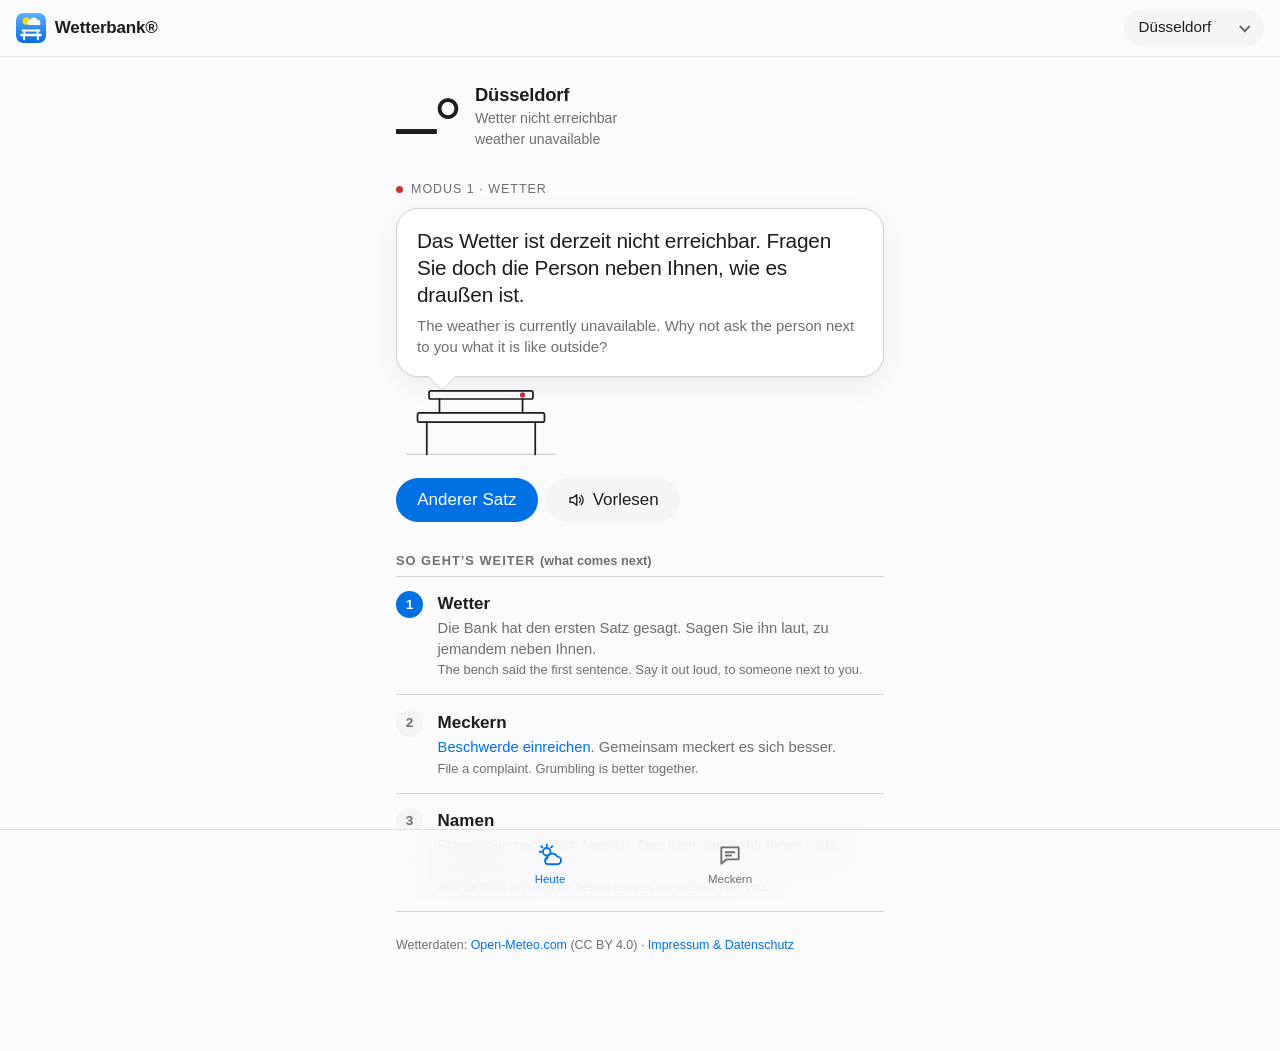
==== app/index.html @ 6ce3b2b1 "Wetterbank: product site and installable web app - Fictional Wetterbank GmbH site with a live line f" ====
<!DOCTYPE html>
<html lang="de">
<head>
<meta charset="utf-8">
<meta name="viewport" content="width=device-width, initial-scale=1, viewport-fit=cover">
<title>Wetterbank App</title>
<meta name="description" content="Die Bank, die immer etwas zu sagen hat. Today's weather as a first sentence, and a place to complain about it.">
<meta name="theme-color" content="#fbfbfd" media="(prefers-color-scheme: light)">
<meta name="theme-color" content="#000000" media="(prefers-color-scheme: dark)">
<meta name="apple-mobile-web-app-capable" content="yes">
<meta name="mobile-web-app-capable" content="yes">
<meta name="apple-mobile-web-app-title" content="Wetterbank">
<meta name="apple-mobile-web-app-status-bar-style" content="default">
<link rel="manifest" href="../manifest.webmanifest">
<link rel="icon" type="image/svg+xml" href="../assets/icon.svg">
<link rel="apple-touch-icon" href="../assets/icon-180.png">
<link rel="stylesheet" href="../css/wb.css">
<script>try{var t=localStorage.getItem("wb-theme");if(t)document.documentElement.setAttribute("data-theme",t)}catch(e){}</script>
<style>
body{min-height:100dvh;display:flex;flex-direction:column}
.top{position:sticky;top:0;z-index:5;display:flex;align-items:center;justify-content:space-between;gap:.75rem;padding:calc(env(safe-area-inset-top) + .6rem) max(16px,env(safe-area-inset-right)) .6rem max(16px,env(safe-area-inset-left));background:color-mix(in srgb,var(--bg) 82%,transparent);backdrop-filter:saturate(1.8) blur(18px);-webkit-backdrop-filter:saturate(1.8) blur(18px);border-bottom:1px solid color-mix(in srgb,var(--line) 60%,transparent)}
.city{position:relative;display:flex;align-items:center}
.city select{appearance:none;-webkit-appearance:none;font:inherit;font-size:.95rem;color:var(--ink);background:var(--sunk);border:0;border-radius:999px;padding:.45em 2em .45em .95em;min-height:36px;cursor:pointer;max-width:52vw;text-overflow:ellipsis}
.city::after{content:"";position:absolute;right:.9em;top:50%;width:.45em;height:.45em;border-right:2px solid var(--mute);border-bottom:2px solid var(--mute);transform:translateY(-70%) rotate(45deg);pointer-events:none}
main{flex:1;width:100%;max-width:520px;margin:0 auto;padding:1.25rem max(16px,env(safe-area-inset-left)) calc(96px + env(safe-area-inset-bottom))}
.view{display:none}
.view.on{display:block;animation:fade .2s ease-out}
@keyframes fade{from{opacity:0;transform:translateY(4px)}to{opacity:1;transform:none}}

/* Heute */
.now{display:grid;grid-template-columns:auto 1fr;align-items:end;column-gap:1rem;margin:.25rem 0 1.5rem}
.temp{font-size:4.6rem;font-weight:300;letter-spacing:-.05em;line-height:.85}
.now-meta{padding-bottom:.35rem}
.now-meta b{display:block;font-size:1.15rem;font-weight:600;letter-spacing:-.01em}
.now-meta span{display:block;color:var(--mute);font-size:.88rem}
.now.loading .temp,.now.loading .now-meta{opacity:.35}
.label{display:flex;align-items:center;gap:.5rem;margin:0 0 .6rem;font-size:.78rem;letter-spacing:.08em;text-transform:uppercase;color:var(--mute)}
.label i{width:7px;height:7px;border-radius:50%;background:var(--stamp)}
.bench{width:150px;margin:.4rem 0 0 .6rem;color:var(--ink)}
.actions{display:flex;flex-wrap:wrap;gap:.5rem;margin:1.25rem 0 2rem}
.steps{list-style:none;margin:0;padding:0;border-top:1px solid var(--line)}
.steps li{display:grid;grid-template-columns:2rem 1fr;column-gap:.6rem;padding:.9rem 0;border-bottom:1px solid var(--line)}
.steps .n{width:1.7rem;height:1.7rem;border-radius:50%;display:grid;place-items:center;font-size:.85rem;font-weight:600;background:var(--sunk);color:var(--mute)}
.steps li.done .n{background:var(--link);color:#fff}
.steps b{display:block;font-weight:600}
.steps p{margin:.1rem 0 0;color:var(--mute);font-size:.92rem;line-height:1.4}
.steps a{font-weight:500}
.source{margin:1.5rem 0 0;color:var(--mute);font-size:.78rem}

/* Meckern */
.hero{font-size:2.2rem;font-weight:700;letter-spacing:-.035em;margin:.25rem 0 .2rem}
.complaint{margin:1.4rem 0 0}
.complaint label{display:block;font-weight:600;margin-bottom:.45rem}
.complaint textarea{display:block;width:100%;min-height:7.5rem;resize:vertical;font:inherit;font-size:max(16px,1rem);color:var(--ink);background:var(--surface);border:1px solid var(--line);border-radius:16px;padding:.8rem 1rem;box-shadow:var(--shadow)}
.complaint textarea:focus{outline:none;border-color:var(--link);box-shadow:0 0 0 4px color-mix(in srgb,var(--link) 22%,transparent)}
.row{display:flex;align-items:center;justify-content:space-between;gap:1rem;margin-top:.75rem}
.fine{color:var(--mute);font-size:.82rem;line-height:1.4;margin:0}
.answer{margin-top:1.75rem}
.answer .bubble{animation:pop .25s ease-out}
@keyframes pop{from{opacity:0;transform:scale(.97)}to{opacity:1;transform:none}}
.answer .actions{margin-top:1.4rem}
.empty{border:1px dashed var(--line);border-radius:22px;padding:1rem 1.25rem;color:var(--mute)}
.empty p{margin:0}

/* Tab bar */
.tabs{position:fixed;left:0;right:0;bottom:0;z-index:5;display:flex;justify-content:center;gap:.25rem;padding:.4rem max(16px,env(safe-area-inset-right)) calc(.4rem + env(safe-area-inset-bottom)) max(16px,env(safe-area-inset-left));background:color-mix(in srgb,var(--bg) 82%,transparent);backdrop-filter:saturate(1.8) blur(18px);-webkit-backdrop-filter:saturate(1.8) blur(18px);border-top:1px solid color-mix(in srgb,var(--line) 60%,transparent)}
.tabs a{flex:0 1 11rem;display:flex;flex-direction:column;align-items:center;gap:.15rem;padding:.35rem 0;color:var(--mute);font-size:.72rem;font-weight:500;text-decoration:none;border-radius:12px}
.tabs a svg{width:26px;height:26px;fill:none;stroke:currentColor;stroke-width:1.7;stroke-linecap:round;stroke-linejoin:round}
.tabs a[aria-current="page"]{color:var(--link)}
.off{display:none;margin:0 0 1rem;padding:.55rem .85rem;border-radius:12px;background:var(--sunk);color:var(--mute);font-size:.85rem}
.offline .off{display:block}
</style>
</head>
<body>
<header class="top">
  <a class="mark" href="../"><img src="../assets/icon.svg" alt="" width="30" height="30"><span>Wetterbank®</span></a>
  <label class="city"><span class="vh">Ort (place)</span>
    <select id="city">
      <option value="duesseldorf">Düsseldorf</option>
      <option value="koeln">Köln</option>
      <option value="essen">Essen</option>
      <option value="hannover">Hannover</option>
      <option value="berlin">Berlin</option>
      <option value="hamburg">Hamburg</option>
      <option value="muenchen">München</option>
      <option value="frankfurt">Frankfurt</option>
      <option value="here">Mein Standort</option>
    </select>
  </label>
</header>

<main>
  <p class="off" role="status">Offline. Die Bank redet trotzdem, nur ohne aktuelles Wetter. <span class="gloss">(Offline. The bench still talks, just without today’s weather.)</span></p>

  <section class="view" id="heute" aria-labelledby="h-heute">
    <h1 class="vh" id="h-heute">Heute</h1>
    <div class="now loading" id="now" aria-live="polite">
      <div class="temp" id="temp">–°</div>
      <div class="now-meta"><b id="place">Düsseldorf</b><span id="cond">Wetter wird geholt …</span><span id="feels"></span></div>
    </div>

    <p class="label"><i aria-hidden="true"></i>Modus 1 · Wetter</p>
    <div class="bubble" id="opener" aria-live="polite">
      <p class="say" id="op-de">Einen Moment. Die Bank schaut aus dem Fenster.</p>
      <p class="gloss" id="op-en">One moment. The bench is looking out of the window.</p>
    </div>
    <svg class="bench" viewBox="170 100 260 128" aria-hidden="true"><path class="bench-gr" d="M170 222H430"/><rect class="bench-ln" x="210" y="112" width="180" height="14" rx="3"/><path class="bench-ln" d="M228 126v24M372 126v24"/><rect class="bench-ln" x="190" y="150" width="220" height="16" rx="3"/><path class="bench-ln" d="M206 166v56M394 166v56"/><circle class="bench-dot" cx="372" cy="119" r="4.5"/></svg>

    <div class="actions">
      <button class="btn btn-primary" id="again" type="button">Anderer Satz</button>
      <button class="btn btn-quiet" id="speak" type="button" hidden>
        <svg width="18" height="18" viewBox="0 0 24 24" fill="none" stroke="currentColor" stroke-width="1.8" stroke-linecap="round" stroke-linejoin="round" aria-hidden="true"><path d="M4 9v6h4l5 4V5L8 9z"/><path d="M16.5 8.5a5 5 0 0 1 0 7M19 6a8.5 8.5 0 0 1 0 12"/></svg>Vorlesen</button>
    </div>

    <h2 class="eyebrow">So geht’s weiter <span style="text-transform:none;letter-spacing:0">(what comes next)</span></h2>
    <ol class="steps">
      <li class="done"><span class="n">1</span><div><b>Wetter</b><p>Die Bank hat den ersten Satz gesagt. Sagen Sie ihn laut, zu jemandem neben Ihnen.<br><span class="gloss">The bench said the first sentence. Say it out loud, to someone next to you.</span></p></div></li>
      <li><span class="n">2</span><div><b>Meckern</b><p><a href="#meckern">Beschwerde einreichen</a>. Gemeinsam meckert es sich besser.<br><span class="gloss">File a complaint. Grumbling is better together.</span></p></div></li>
      <li><span class="n">3</span><div><b>Namen</b><p>Fragen Sie nach dem Namen. Das kann die Bank Ihnen nicht abnehmen.<br><span class="gloss">Ask for their name. The bench cannot do that part for you.</span></p></div></li>
    </ol>
    <p class="source">Wetterdaten: <a href="https://open-meteo.com/" target="_blank" rel="noopener">Open-Meteo.com</a> (CC BY 4.0) · <a href="../impressum.html">Impressum &amp; Datenschutz</a></p>
  </section>

  <section class="view" id="meckern" aria-labelledby="h-meckern">
    <p class="label"><i aria-hidden="true"></i>Modus 2 · Meckern</p>
    <h1 class="hero" id="h-meckern">Sag’s dem Wetter.</h1>
    <p class="gloss" style="margin:0">Tell it to the weather.</p>
    <form class="complaint" id="complaint" autocomplete="off">
      <label for="cmp">Beschwerde einreichen <span class="gloss">(file a complaint)</span></label>
      <textarea id="cmp" placeholder="Das Wetter ist …" enterkeyhint="send" spellcheck="false"></textarea>
      <div class="row">
        <p class="fine">Wird weder gesendet noch gespeichert. Das Wetter hat genug um die Ohren.<br>Neither sent nor stored.</p>
        <button class="btn btn-primary" type="submit">Einreichen</button>
      </div>
    </form>
    <div class="answer" id="answer" aria-live="polite">
      <div class="empty"><p>Die Antwort der Bank erscheint hier.</p><p class="gloss">The bench’s reply appears here.</p></div>
    </div>
  </section>
</main>

<nav class="tabs" aria-label="Bereiche">
  <a href="#heute" data-view="heute"><svg viewBox="0 0 24 24" aria-hidden="true"><circle cx="9" cy="9" r="3.5"/><path d="M9 2.5v1.5M9 14v1.5M2.5 9H4M3.9 3.9 5 5M13 5l1.1-1.1"/><path d="M10.5 20.5h8a3.5 3.5 0 0 0 .3-7 5 5 0 0 0-9.4 1.2 3 3 0 0 0 1.1 5.8z"/></svg>Heute</a>
  <a href="#meckern" data-view="meckern"><svg viewBox="0 0 24 24" aria-hidden="true"><path d="M4 5h16v11H9l-5 4z"/><path d="M8 9.5h8M8 12.5h5"/></svg>Meckern</a>
</nav>

<script src="../js/wetterbank.js"></script>
<script>
(function(){
  "use strict";
  var WB = window.Wetterbank;
  var $ = function(id){ return document.getElementById(id); };
  var state = { w: null, city: "Düsseldorf", key: "duesseldorf", coords: null, fetchedAt: 0, ctrl: null };

  /* Views */
  function route(){
    var v = location.hash.replace("#","");
    if (v !== "heute" && v !== "meckern") v = "heute";
    document.querySelectorAll(".view").forEach(function(s){ s.classList.toggle("on", s.id === v); });
    document.querySelectorAll(".tabs a").forEach(function(a){
      if (a.dataset.view === v) a.setAttribute("aria-current","page"); else a.removeAttribute("aria-current");
    });
    window.scrollTo(0,0);
  }
  window.addEventListener("hashchange", route);
  route();

  /* Weather */
  function fmtTime(iso){ return iso ? iso.slice(11,16) : ""; }
  function render(){
    var w = state.w;
    $("place").textContent = state.key === "here" ? "Ihr Standort" : state.city;
    $("now").classList.remove("loading");
    if (w){
      $("temp").textContent = w.t + "°";
      $("cond").textContent = w.label[0] + " · " + w.label[1];
      $("feels").textContent = "gefühlt " + w.f + "° · Stand " + fmtTime(w.time);
    } else {
      $("temp").textContent = "–°";
      $("cond").textContent = "Wetter nicht erreichbar";
      $("feels").textContent = "weather unavailable";
    }
    newLine();
  }
  function newLine(){
    var o = WB.opener(state.w, state.city);
    $("op-de").textContent = o.de;
    $("op-en").textContent = o.en;
  }
  function load(){
    if (state.ctrl) state.ctrl.abort();
    var c = state.coords || WB.cities[state.key];
    if (!c) return;
    $("now").classList.add("loading");
    $("cond").textContent = "Wetter wird geholt …"; $("feels").textContent = "";
    state.ctrl = ("AbortController" in window) ? new AbortController() : null;
    var t = setTimeout(function(){ if (state.ctrl) state.ctrl.abort(); }, 8000);
    WB.fetchWeather(c.lat, c.lon, state.ctrl && state.ctrl.signal).then(function(w){
      clearTimeout(t); state.w = w; state.fetchedAt = Date.now();
      document.body.classList.remove("offline"); render();
    }).catch(function(e){
      clearTimeout(t); if (e && e.name === "AbortError" && state.w) return;
      state.w = null; if (!navigator.onLine) document.body.classList.add("offline"); render();
    });
  }

  var sel = $("city");
  sel.addEventListener("change", function(){
    if (sel.value === "here"){
      if (!("geolocation" in navigator)) { sel.value = state.key; return; }
      $("cond").textContent = "Standort wird abgefragt …";
      navigator.geolocation.getCurrentPosition(function(p){
        state.coords = { lat: p.coords.latitude, lon: p.coords.longitude };
        state.city = "Ihrer Gegend"; state.key = "here";
        load();
        $("place").textContent = "Ihr Standort";
      }, function(){
        sel.value = state.key === "here" ? "duesseldorf" : state.key;
        $("cond").textContent = "Kein Standort. Wir bleiben in " + state.city + ".";
      }, { maximumAge: 600000, timeout: 10000 });
      return;
    }
    state.coords = null; state.key = sel.value; state.city = WB.cities[sel.value].name;
    load();
  });

  $("again").addEventListener("click", newLine);

  /* Speaking: only with an on-device German voice, so nothing leaves the phone. */
  var sp = $("speak");
  function checkVoice(){ sp.hidden = !WB.localGermanVoice(); }
  if ("speechSynthesis" in window){ checkVoice(); speechSynthesis.addEventListener && speechSynthesis.addEventListener("voiceschanged", checkVoice); }
  sp.addEventListener("click", function(){ WB.speak($("op-de").textContent); });

  /* Complaints */
  var form = $("complaint"), ta = $("cmp"), ans = $("answer");
  ta.addEventListener("keydown", function(e){
    if (e.key === "Enter" && !e.shiftKey && !e.isComposing){ e.preventDefault(); form.requestSubmit ? form.requestSubmit() : form.dispatchEvent(new Event("submit",{cancelable:true})); }
  });
  form.addEventListener("submit", function(e){
    e.preventDefault();
    if (!ta.value.trim()){ ta.focus(); return; }
    var r = WB.complaintReply(state.w, state.w ? state.city : null);
    ta.value = ""; /* nothing is kept */
    ans.textContent = "";
    var b = document.createElement("div"); b.className = "bubble";
    var ref = document.createElement("span"); ref.className = "ref"; ref.textContent = "Vorgang " + r.ref;
    var de = document.createElement("p"); de.className = "say"; de.textContent = r.de;
    var en = document.createElement("p"); en.className = "gloss"; en.textContent = r.en;
    b.appendChild(ref); b.appendChild(de); b.appendChild(en); ans.appendChild(b);
    var bench = document.querySelector(".bench").cloneNode(true); ans.appendChild(bench);
    var acts = document.createElement("div"); acts.className = "actions";
    var more = document.createElement("button"); more.type = "button"; more.className = "btn btn-quiet"; more.textContent = "Noch eine Beschwerde";
    more.addEventListener("click", function(){ ta.focus(); });
    acts.appendChild(more);
    if (WB.localGermanVoice()){
      var s = document.createElement("button"); s.type = "button"; s.className = "btn btn-quiet"; s.textContent = "Vorlesen";
      s.addEventListener("click", function(){ WB.speak(r.de); }); acts.appendChild(s);
    }
    ans.appendChild(acts);
    ta.blur();
  });

  /* Refresh when coming back after 15 minutes. */
  document.addEventListener("visibilitychange", function(){
    if (document.visibilityState === "visible" && Date.now() - state.fetchedAt > 15*60*1000) load();
  });
  window.addEventListener("online", load);
  window.addEventListener("offline", function(){ document.body.classList.add("offline"); });

  load();

  if ("serviceWorker" in navigator) navigator.serviceWorker.register("../sw.js", { scope: "../" }).catch(function(){});
})();
</script>
</body>
</html>
---- css/wb.css ----
/* Wetterbank design tokens and shared components. System fonts only: no external requests. */
:root{
  --bg:#fbfbfd; --surface:#ffffff; --sunk:#f5f5f7; --ink:#1d1d1f; --mute:#6e6e73; --line:#d2d2d7;
  --link:#0071e3; --accent:#0058b0; --brand-1:#5cb0ff; --brand-2:#0a6cdc; --sun:#ffd60a; --stamp:#c4343a;
  --radius:18px; --shadow:0 1px 2px rgba(0,0,0,.04),0 8px 28px rgba(0,0,0,.06);
  --font:-apple-system,BlinkMacSystemFont,"SF Pro Text","Segoe UI",Roboto,"Helvetica Neue",Helvetica,Arial,system-ui,sans-serif;
  color-scheme:light;
}
@media (prefers-color-scheme:dark){
  :root:not([data-theme="light"]){--bg:#000;--surface:#161618;--sunk:#1d1d1f;--ink:#f5f5f7;--mute:#a1a1a6;--line:#38383d;--link:#2997ff;--accent:#64b0ff;--stamp:#ff6b70;--shadow:0 1px 2px rgba(0,0,0,.4),0 8px 28px rgba(0,0,0,.5);color-scheme:dark}
}
:root[data-theme="dark"]{--bg:#000;--surface:#161618;--sunk:#1d1d1f;--ink:#f5f5f7;--mute:#a1a1a6;--line:#38383d;--link:#2997ff;--accent:#64b0ff;--stamp:#ff6b70;--shadow:0 1px 2px rgba(0,0,0,.4),0 8px 28px rgba(0,0,0,.5);color-scheme:dark}

*,*::before,*::after{box-sizing:border-box}
html{-webkit-text-size-adjust:100%}
body{margin:0;background:var(--bg);color:var(--ink);font:17px/1.5 var(--font);-webkit-font-smoothing:antialiased}
a{color:var(--link);text-decoration:none}
a:hover{text-decoration:underline;text-underline-offset:3px}
:focus-visible{outline:2px solid var(--link);outline-offset:3px;border-radius:6px}
img,svg{display:block}
p{margin:0 0 1em}
h1,h2,h3{margin:0;font-weight:600;letter-spacing:-.02em;line-height:1.1}
.gloss{color:var(--mute);font-size:.88em;margin:.25em 0 0;line-height:1.4}
.eyebrow{font-size:.8rem;letter-spacing:.08em;text-transform:uppercase;color:var(--mute);margin:0 0 .5rem}
.vh{position:absolute!important;width:1px;height:1px;overflow:hidden;clip:rect(0 0 0 0);white-space:nowrap}

/* Buttons */
.btn{display:inline-flex;align-items:center;justify-content:center;gap:.45em;min-height:44px;padding:.55em 1.25em;border-radius:999px;border:0;font:inherit;font-weight:500;cursor:pointer;text-decoration:none;transition:background-color .15s,transform .1s}
.btn:hover{text-decoration:none}
.btn:active{transform:scale(.98)}
.btn-primary{background:var(--link);color:#fff}
.btn-primary:hover{background:var(--accent)}
.btn-quiet{background:var(--sunk);color:var(--ink)}
.btn-quiet:hover{background:var(--line)}
.btn-link{background:none;color:var(--link);padding-inline:.4em}
.btn[disabled]{opacity:.5;cursor:default}

/* Brand mark */
.mark{display:flex;align-items:center;gap:.55rem;color:var(--ink);font-weight:600;letter-spacing:-.01em;text-decoration:none}
.mark:hover{text-decoration:none}
.mark img{width:30px;height:30px;border-radius:7px}

/* The bench speech bubble */
.bubble{position:relative;background:var(--surface);border:1px solid var(--line);border-radius:22px;padding:1.1rem 1.25rem 1.15rem;box-shadow:var(--shadow)}
.bubble::after{content:"";position:absolute;left:2.2rem;bottom:-11px;width:20px;height:20px;background:var(--surface);border-right:1px solid var(--line);border-bottom:1px solid var(--line);transform:rotate(45deg);border-bottom-right-radius:4px}
.bubble .say{font-size:1.3rem;line-height:1.3;font-weight:500;letter-spacing:-.01em;margin:0}
.bubble .gloss{margin-top:.5rem}
.bubble .ref{display:block;font-size:.78rem;letter-spacing:.06em;text-transform:uppercase;color:var(--mute);margin-bottom:.35rem}

/* Line drawing of the bench */
.bench-ln{fill:none;stroke:var(--ink);stroke-width:3;stroke-linecap:round;stroke-linejoin:round}
.bench-gr{fill:none;stroke:var(--line);stroke-width:2}
.bench-dot{fill:var(--stamp)}

/* Stamp */
.stamp{display:inline-block;border:2px solid var(--stamp);color:var(--stamp);border-radius:6px;padding:.15em .55em;font-size:.72rem;font-weight:700;letter-spacing:.1em;text-transform:uppercase;transform:rotate(-4deg)}

@media (prefers-reduced-motion:reduce){*{transition:none!important;animation:none!important}}
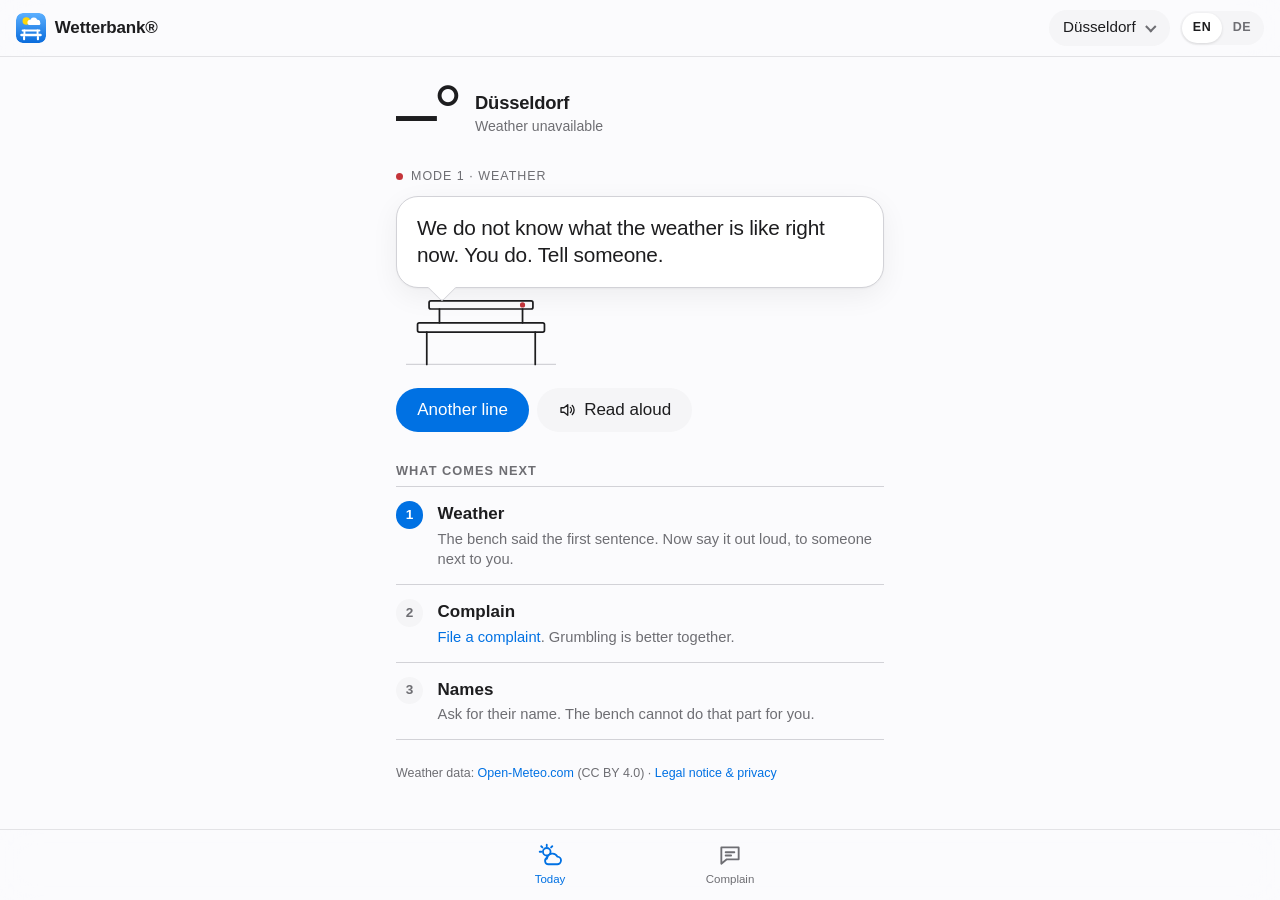
==== commit 2cc99126: "English by default with an EN/DE switch - Site, app and Impressum show one language at a time; choic" ====
--- a/app/index.html
+++ b/app/index.html
@@ -1,33 +1,35 @@
 <!DOCTYPE html>
-<html lang="de">
+<html lang="en" data-title-en="Wetterbank app" data-title-de="Wetterbank App">
 <head>
 <meta charset="utf-8">
 <meta name="viewport" content="width=device-width, initial-scale=1, viewport-fit=cover">
-<title>Wetterbank App</title>
-<meta name="description" content="Die Bank, die immer etwas zu sagen hat. Today's weather as a first sentence, and a place to complain about it.">
+<title>Wetterbank app</title>
+<meta name="description" content="The bench that always has something to say. Today's weather as a first sentence, and a place to complain about it.">
 <meta name="theme-color" content="#fbfbfd" media="(prefers-color-scheme: light)">
 <meta name="theme-color" content="#000000" media="(prefers-color-scheme: dark)">
 <meta name="apple-mobile-web-app-capable" content="yes">
 <meta name="mobile-web-app-capable" content="yes">
 <meta name="apple-mobile-web-app-title" content="Wetterbank">
 <meta name="apple-mobile-web-app-status-bar-style" content="default">
+<script>try{var d=document.documentElement,t=localStorage.getItem("wb-theme"),l=localStorage.getItem("wb-lang");if(t)d.setAttribute("data-theme",t);if(l==="de"){d.setAttribute("data-lang","de");d.lang="de"}}catch(e){}</script>
 <link rel="manifest" href="../manifest.webmanifest">
 <link rel="icon" type="image/svg+xml" href="../assets/icon.svg">
 <link rel="apple-touch-icon" href="../assets/icon-180.png">
 <link rel="stylesheet" href="../css/wb.css">
-<script>try{var t=localStorage.getItem("wb-theme");if(t)document.documentElement.setAttribute("data-theme",t)}catch(e){}</script>
 <style>
 body{min-height:100dvh;display:flex;flex-direction:column}
-.top{position:sticky;top:0;z-index:5;display:flex;align-items:center;justify-content:space-between;gap:.75rem;padding:calc(env(safe-area-inset-top) + .6rem) max(16px,env(safe-area-inset-right)) .6rem max(16px,env(safe-area-inset-left));background:color-mix(in srgb,var(--bg) 82%,transparent);backdrop-filter:saturate(1.8) blur(18px);-webkit-backdrop-filter:saturate(1.8) blur(18px);border-bottom:1px solid color-mix(in srgb,var(--line) 60%,transparent)}
-.city{position:relative;display:flex;align-items:center}
-.city select{appearance:none;-webkit-appearance:none;font:inherit;font-size:.95rem;color:var(--ink);background:var(--sunk);border:0;border-radius:999px;padding:.45em 2em .45em .95em;min-height:36px;cursor:pointer;max-width:52vw;text-overflow:ellipsis}
+.top{position:sticky;top:0;z-index:5;display:flex;align-items:center;gap:.6rem;padding:calc(env(safe-area-inset-top) + .6rem) max(16px,env(safe-area-inset-right)) .6rem max(16px,env(safe-area-inset-left));background:color-mix(in srgb,var(--bg) 82%,transparent);backdrop-filter:saturate(1.8) blur(18px);-webkit-backdrop-filter:saturate(1.8) blur(18px);border-bottom:1px solid color-mix(in srgb,var(--line) 60%,transparent)}
+.top .mark{margin-right:auto}
+@media (max-width:400px){.top .mark span{display:none}}
+.city{position:relative;display:flex;align-items:center;min-width:0}
+.city select{appearance:none;-webkit-appearance:none;font:inherit;font-size:.95rem;color:var(--ink);background:var(--sunk);border:0;border-radius:999px;padding:.45em 2em .45em .95em;min-height:34px;cursor:pointer;max-width:44vw;text-overflow:ellipsis}
 .city::after{content:"";position:absolute;right:.9em;top:50%;width:.45em;height:.45em;border-right:2px solid var(--mute);border-bottom:2px solid var(--mute);transform:translateY(-70%) rotate(45deg);pointer-events:none}
 main{flex:1;width:100%;max-width:520px;margin:0 auto;padding:1.25rem max(16px,env(safe-area-inset-left)) calc(96px + env(safe-area-inset-bottom))}
 .view{display:none}
 .view.on{display:block;animation:fade .2s ease-out}
 @keyframes fade{from{opacity:0;transform:translateY(4px)}to{opacity:1;transform:none}}
 
-/* Heute */
+/* Today */
 .now{display:grid;grid-template-columns:auto 1fr;align-items:end;column-gap:1rem;margin:.25rem 0 1.5rem}
 .temp{font-size:4.6rem;font-weight:300;letter-spacing:-.05em;line-height:.85}
 .now-meta{padding-bottom:.35rem}
@@ -47,7 +49,7 @@
 .steps a{font-weight:500}
 .source{margin:1.5rem 0 0;color:var(--mute);font-size:.78rem}
 
-/* Meckern */
+/* Complain */
 .hero{font-size:2.2rem;font-weight:700;letter-spacing:-.035em;margin:.25rem 0 .2rem}
 .complaint{margin:1.4rem 0 0}
 .complaint label{display:block;font-weight:600;margin-bottom:.45rem}
@@ -74,74 +76,71 @@
 <body>
 <header class="top">
   <a class="mark" href="../"><img src="../assets/icon.svg" alt="" width="30" height="30"><span>Wetterbank®</span></a>
-  <label class="city"><span class="vh">Ort (place)</span>
+  <label class="city"><span class="vh" data-en="Place" data-de="Ort">Place</span>
     <select id="city">
       <option value="duesseldorf">Düsseldorf</option>
-      <option value="koeln">Köln</option>
+      <option value="koeln" data-en="Cologne" data-de="Köln">Cologne</option>
       <option value="essen">Essen</option>
-      <option value="hannover">Hannover</option>
+      <option value="hannover" data-en="Hanover" data-de="Hannover">Hanover</option>
       <option value="berlin">Berlin</option>
       <option value="hamburg">Hamburg</option>
-      <option value="muenchen">München</option>
+      <option value="muenchen" data-en="Munich" data-de="München">Munich</option>
       <option value="frankfurt">Frankfurt</option>
-      <option value="here">Mein Standort</option>
+      <option value="here" data-en="My location" data-de="Mein Standort">My location</option>
     </select>
   </label>
+  <div class="lang-switch" role="group" aria-label="Language / Sprache"><button type="button" value="en" aria-pressed="true">EN</button><button type="button" value="de" aria-pressed="false">DE</button></div>
 </header>
 
 <main>
-  <p class="off" role="status">Offline. Die Bank redet trotzdem, nur ohne aktuelles Wetter. <span class="gloss">(Offline. The bench still talks, just without today’s weather.)</span></p>
+  <p class="off" role="status"><span lang="en">Offline. The bench still talks, just without today’s weather.</span><span lang="de">Offline. Die Bank redet trotzdem, nur ohne aktuelles Wetter.</span></p>
 
   <section class="view" id="heute" aria-labelledby="h-heute">
-    <h1 class="vh" id="h-heute">Heute</h1>
+    <h1 class="vh" id="h-heute"><span lang="en">Today</span><span lang="de">Heute</span></h1>
     <div class="now loading" id="now" aria-live="polite">
       <div class="temp" id="temp">–°</div>
-      <div class="now-meta"><b id="place">Düsseldorf</b><span id="cond">Wetter wird geholt …</span><span id="feels"></span></div>
+      <div class="now-meta"><b id="place">Düsseldorf</b><span id="cond"></span><span id="feels"></span></div>
     </div>
 
-    <p class="label"><i aria-hidden="true"></i>Modus 1 · Wetter</p>
-    <div class="bubble" id="opener" aria-live="polite">
-      <p class="say" id="op-de">Einen Moment. Die Bank schaut aus dem Fenster.</p>
-      <p class="gloss" id="op-en">One moment. The bench is looking out of the window.</p>
+    <p class="label"><i aria-hidden="true"></i><span lang="en">Mode 1 · Weather</span><span lang="de">Modus 1 · Wetter</span></p>
+    <div class="bubble" id="opener" aria-live="polite"><p class="say" id="op"></p></div>
+    <svg class="bench" viewBox="170 100 260 128" aria-hidden="true"><path class="bench-gr" d="M170 222H430"/><rect class="bench-ln" x="210" y="112" width="180" height="14" rx="3"/><path class="bench-ln" d="M228 126v24M372 126v24"/><rect class="bench-ln" x="190" y="150" width="220" height="16" rx="3"/><path class="bench-ln" d="M206 166v56M394 166v56"/><circle class="bench-dot" cx="372" cy="119" r="4.5"/></svg>
+
+    <div class="actions">
+      <button class="btn btn-primary" id="again" type="button"><span lang="en">Another line</span><span lang="de">Anderer Satz</span></button>
+      <button class="btn btn-quiet" id="speak" type="button" hidden>
+        <svg width="18" height="18" viewBox="0 0 24 24" fill="none" stroke="currentColor" stroke-width="1.8" stroke-linecap="round" stroke-linejoin="round" aria-hidden="true"><path d="M4 9v6h4l5 4V5L8 9z"/><path d="M16.5 8.5a5 5 0 0 1 0 7M19 6a8.5 8.5 0 0 1 0 12"/></svg><span lang="en">Read aloud</span><span lang="de">Vorlesen</span></button>
     </div>
-    <svg class="bench" viewBox="170 100 260 128" aria-hidden="true"><path class="bench-gr" d="M170 222H430"/><rect class="bench-ln" x="210" y="112" width="180" height="14" rx="3"/><path class="bench-ln" d="M228 126v24M372 126v24"/><rect class="bench-ln" x="190" y="150" width="220" height="16" rx="3"/><path class="bench-ln" d="M206 166v56M394 166v56"/><circle class="bench-dot" cx="372" cy="119" r="4.5"/></svg>
-
-    <div class="actions">
-      <button class="btn btn-primary" id="again" type="button">Anderer Satz</button>
-      <button class="btn btn-quiet" id="speak" type="button" hidden>
-        <svg width="18" height="18" viewBox="0 0 24 24" fill="none" stroke="currentColor" stroke-width="1.8" stroke-linecap="round" stroke-linejoin="round" aria-hidden="true"><path d="M4 9v6h4l5 4V5L8 9z"/><path d="M16.5 8.5a5 5 0 0 1 0 7M19 6a8.5 8.5 0 0 1 0 12"/></svg>Vorlesen</button>
-    </div>
-
-    <h2 class="eyebrow">So geht’s weiter <span style="text-transform:none;letter-spacing:0">(what comes next)</span></h2>
+
+    <h2 class="eyebrow"><span lang="en">What comes next</span><span lang="de">So geht’s weiter</span></h2>
     <ol class="steps">
-      <li class="done"><span class="n">1</span><div><b>Wetter</b><p>Die Bank hat den ersten Satz gesagt. Sagen Sie ihn laut, zu jemandem neben Ihnen.<br><span class="gloss">The bench said the first sentence. Say it out loud, to someone next to you.</span></p></div></li>
-      <li><span class="n">2</span><div><b>Meckern</b><p><a href="#meckern">Beschwerde einreichen</a>. Gemeinsam meckert es sich besser.<br><span class="gloss">File a complaint. Grumbling is better together.</span></p></div></li>
-      <li><span class="n">3</span><div><b>Namen</b><p>Fragen Sie nach dem Namen. Das kann die Bank Ihnen nicht abnehmen.<br><span class="gloss">Ask for their name. The bench cannot do that part for you.</span></p></div></li>
+      <li class="done"><span class="n">1</span><div><b><span lang="en">Weather</span><span lang="de">Wetter</span></b><p lang="en">The bench said the first sentence. Now say it out loud, to someone next to you.</p><p lang="de">Die Bank hat den ersten Satz gesagt. Sagen Sie ihn laut, zu jemandem neben Ihnen.</p></div></li>
+      <li><span class="n">2</span><div><b><span lang="en">Complain</span><span lang="de">Meckern</span></b><p lang="en"><a href="#meckern">File a complaint</a>. Grumbling is better together.</p><p lang="de"><a href="#meckern">Beschwerde einreichen</a>. Gemeinsam meckert es sich besser.</p></div></li>
+      <li><span class="n">3</span><div><b><span lang="en">Names</span><span lang="de">Namen</span></b><p lang="en">Ask for their name. The bench cannot do that part for you.</p><p lang="de">Fragen Sie nach dem Namen. Das kann die Bank Ihnen nicht abnehmen.</p></div></li>
     </ol>
-    <p class="source">Wetterdaten: <a href="https://open-meteo.com/" target="_blank" rel="noopener">Open-Meteo.com</a> (CC BY 4.0) · <a href="../impressum.html">Impressum &amp; Datenschutz</a></p>
+    <p class="source"><span lang="en">Weather data</span><span lang="de">Wetterdaten</span>: <a href="https://open-meteo.com/" target="_blank" rel="noopener">Open-Meteo.com</a> (CC BY 4.0) · <a href="../impressum.html"><span lang="en">Legal notice &amp; privacy</span><span lang="de">Impressum &amp; Datenschutz</span></a></p>
   </section>
 
   <section class="view" id="meckern" aria-labelledby="h-meckern">
-    <p class="label"><i aria-hidden="true"></i>Modus 2 · Meckern</p>
-    <h1 class="hero" id="h-meckern">Sag’s dem Wetter.</h1>
-    <p class="gloss" style="margin:0">Tell it to the weather.</p>
+    <p class="label"><i aria-hidden="true"></i><span lang="en">Mode 2 · Complaining</span><span lang="de">Modus 2 · Meckern</span></p>
+    <h1 class="hero" id="h-meckern"><span lang="en">Tell it to the weather.</span><span lang="de">Sag’s dem Wetter.</span></h1>
     <form class="complaint" id="complaint" autocomplete="off">
-      <label for="cmp">Beschwerde einreichen <span class="gloss">(file a complaint)</span></label>
-      <textarea id="cmp" placeholder="Das Wetter ist …" enterkeyhint="send" spellcheck="false"></textarea>
+      <label for="cmp"><span lang="en">File a complaint</span><span lang="de">Beschwerde einreichen</span></label>
+      <textarea id="cmp" placeholder="The weather is …" data-en="The weather is …" data-de="Das Wetter ist …" data-i18n-attr="placeholder" enterkeyhint="send" spellcheck="false"></textarea>
       <div class="row">
-        <p class="fine">Wird weder gesendet noch gespeichert. Das Wetter hat genug um die Ohren.<br>Neither sent nor stored.</p>
-        <button class="btn btn-primary" type="submit">Einreichen</button>
+        <p class="fine"><span lang="en">Neither sent nor stored. The weather has enough to deal with already.</span><span lang="de">Wird weder gesendet noch gespeichert. Das Wetter hat genug um die Ohren.</span></p>
+        <button class="btn btn-primary" type="submit"><span lang="en">Submit</span><span lang="de">Einreichen</span></button>
       </div>
     </form>
     <div class="answer" id="answer" aria-live="polite">
-      <div class="empty"><p>Die Antwort der Bank erscheint hier.</p><p class="gloss">The bench’s reply appears here.</p></div>
+      <div class="empty"><p><span lang="en">The bench’s reply appears here.</span><span lang="de">Die Antwort der Bank erscheint hier.</span></p></div>
     </div>
   </section>
 </main>
 
-<nav class="tabs" aria-label="Bereiche">
-  <a href="#heute" data-view="heute"><svg viewBox="0 0 24 24" aria-hidden="true"><circle cx="9" cy="9" r="3.5"/><path d="M9 2.5v1.5M9 14v1.5M2.5 9H4M3.9 3.9 5 5M13 5l1.1-1.1"/><path d="M10.5 20.5h8a3.5 3.5 0 0 0 .3-7 5 5 0 0 0-9.4 1.2 3 3 0 0 0 1.1 5.8z"/></svg>Heute</a>
-  <a href="#meckern" data-view="meckern"><svg viewBox="0 0 24 24" aria-hidden="true"><path d="M4 5h16v11H9l-5 4z"/><path d="M8 9.5h8M8 12.5h5"/></svg>Meckern</a>
+<nav class="tabs" aria-label="Sections">
+  <a href="#heute" data-view="heute"><svg viewBox="0 0 24 24" aria-hidden="true"><circle cx="9" cy="9" r="3.5"/><path d="M9 2.5v1.5M9 14v1.5M2.5 9H4M3.9 3.9 5 5M13 5l1.1-1.1"/><path d="M10.5 20.5h8a3.5 3.5 0 0 0 .3-7 5 5 0 0 0-9.4 1.2 3 3 0 0 0 1.1 5.8z"/></svg><span lang="en">Today</span><span lang="de">Heute</span></a>
+  <a href="#meckern" data-view="meckern"><svg viewBox="0 0 24 24" aria-hidden="true"><path d="M4 5h16v11H9l-5 4z"/><path d="M8 9.5h8M8 12.5h5"/></svg><span lang="en">Complain</span><span lang="de">Meckern</span></a>
 </nav>
 
 <script src="../js/wetterbank.js"></script>
@@ -150,7 +149,30 @@
   "use strict";
   var WB = window.Wetterbank;
   var $ = function(id){ return document.getElementById(id); };
-  var state = { w: null, city: "Düsseldorf", key: "duesseldorf", coords: null, fetchedAt: 0, ctrl: null };
+  var CITY_EN = { koeln: "Cologne", hannover: "Hanover", muenchen: "Munich" };
+  var S = {
+    fetching: { en: "Fetching the weather …", de: "Wetter wird geholt …" },
+    unavailable: { en: "Weather unavailable", de: "Wetter nicht erreichbar" },
+    feels: { en: "feels like ", de: "gefühlt " },
+    asof: { en: " · as of ", de: " · Stand " },
+    locating: { en: "Finding your location …", de: "Standort wird abgefragt …" },
+    noloc: { en: "No location. Staying in ", de: "Kein Standort. Wir bleiben in " },
+    here: { en: "Your location", de: "Ihr Standort" },
+    area: { en: "your area", de: "Ihrer Gegend" },
+    waiting: { en: "One moment. The bench is looking out of the window.", de: "Einen Moment. Die Bank schaut aus dem Fenster." },
+    case: { en: "Case ", de: "Vorgang " },
+    more: { en: "Another complaint", de: "Noch eine Beschwerde" },
+    read: { en: "Read aloud", de: "Vorlesen" }
+  };
+  var state = { w: null, key: "duesseldorf", coords: null, fetchedAt: 0, ctrl: null, loading: true, line: null, reply: null };
+
+  function L(){ return WB.lang(); }
+  function cityFor(){
+    if (state.key === "here") return S.area;
+    var c = WB.cities[state.key];
+    return { de: c.name, en: CITY_EN[state.key] || c.name };
+  }
+  function cap(s){ return s.charAt(0).toUpperCase() + s.slice(1); }
 
   /* Views */
   function route(){
@@ -166,73 +188,68 @@
   route();
 
   /* Weather */
-  function fmtTime(iso){ return iso ? iso.slice(11,16) : ""; }
   function render(){
-    var w = state.w;
-    $("place").textContent = state.key === "here" ? "Ihr Standort" : state.city;
-    $("now").classList.remove("loading");
-    if (w){
+    var l = L(), w = state.w;
+    $("place").textContent = state.key === "here" ? S.here[l] : cityFor()[l];
+    $("now").classList.toggle("loading", state.loading);
+    if (state.loading){
+      $("cond").textContent = S.fetching[l]; $("feels").textContent = "";
+    } else if (w){
       $("temp").textContent = w.t + "°";
-      $("cond").textContent = w.label[0] + " · " + w.label[1];
-      $("feels").textContent = "gefühlt " + w.f + "° · Stand " + fmtTime(w.time);
+      $("cond").textContent = l === "de" ? w.label[0] : cap(w.label[1]);
+      $("feels").textContent = S.feels[l] + w.f + "°" + S.asof[l] + w.time.slice(11,16);
     } else {
       $("temp").textContent = "–°";
-      $("cond").textContent = "Wetter nicht erreichbar";
-      $("feels").textContent = "weather unavailable";
+      $("cond").textContent = S.unavailable[l]; $("feels").textContent = "";
     }
-    newLine();
-  }
-  function newLine(){
-    var o = WB.opener(state.w, state.city);
-    $("op-de").textContent = o.de;
-    $("op-en").textContent = o.en;
-  }
+    $("op").textContent = state.line ? state.line[l] : S.waiting[l];
+    renderReply();
+    $("speak").hidden = !WB.localVoice(l);
+  }
+  function newLine(){ state.line = WB.opener(state.w, cityFor()); render(); }
   function load(){
     if (state.ctrl) state.ctrl.abort();
     var c = state.coords || WB.cities[state.key];
     if (!c) return;
-    $("now").classList.add("loading");
-    $("cond").textContent = "Wetter wird geholt …"; $("feels").textContent = "";
-    state.ctrl = ("AbortController" in window) ? new AbortController() : null;
-    var t = setTimeout(function(){ if (state.ctrl) state.ctrl.abort(); }, 8000);
-    WB.fetchWeather(c.lat, c.lon, state.ctrl && state.ctrl.signal).then(function(w){
-      clearTimeout(t); state.w = w; state.fetchedAt = Date.now();
-      document.body.classList.remove("offline"); render();
-    }).catch(function(e){
-      clearTimeout(t); if (e && e.name === "AbortError" && state.w) return;
-      state.w = null; if (!navigator.onLine) document.body.classList.add("offline"); render();
+    state.loading = true; render();
+    var ctrl = ("AbortController" in window) ? new AbortController() : null;
+    state.ctrl = ctrl;
+    var t = setTimeout(function(){ if (ctrl) ctrl.abort(); }, 8000);
+    WB.fetchWeather(c.lat, c.lon, ctrl && ctrl.signal).then(function(w){
+      clearTimeout(t); if (state.ctrl !== ctrl) return;
+      state.w = w; state.fetchedAt = Date.now(); state.loading = false;
+      document.body.classList.remove("offline"); newLine();
+    }).catch(function(){
+      clearTimeout(t); if (state.ctrl !== ctrl) return;
+      state.w = null; state.loading = false;
+      if (!navigator.onLine) document.body.classList.add("offline");
+      newLine();
     });
   }
 
   var sel = $("city");
   sel.addEventListener("change", function(){
     if (sel.value === "here"){
-      if (!("geolocation" in navigator)) { sel.value = state.key; return; }
-      $("cond").textContent = "Standort wird abgefragt …";
+      var prev = state.key;
+      if (!("geolocation" in navigator)) { sel.value = prev; return; }
+      $("cond").textContent = S.locating[L()];
       navigator.geolocation.getCurrentPosition(function(p){
         state.coords = { lat: p.coords.latitude, lon: p.coords.longitude };
-        state.city = "Ihrer Gegend"; state.key = "here";
-        load();
-        $("place").textContent = "Ihr Standort";
+        state.key = "here"; load();
       }, function(){
-        sel.value = state.key === "here" ? "duesseldorf" : state.key;
-        $("cond").textContent = "Kein Standort. Wir bleiben in " + state.city + ".";
+        sel.value = prev;
+        $("cond").textContent = S.noloc[L()] + cityFor()[L()] + ".";
       }, { maximumAge: 600000, timeout: 10000 });
       return;
     }
-    state.coords = null; state.key = sel.value; state.city = WB.cities[sel.value].name;
-    load();
+    state.coords = null; state.key = sel.value; load();
   });
 
   $("again").addEventListener("click", newLine);
-
-  /* Speaking: only with an on-device German voice, so nothing leaves the phone. */
-  var sp = $("speak");
-  function checkVoice(){ sp.hidden = !WB.localGermanVoice(); }
-  if ("speechSynthesis" in window){ checkVoice(); speechSynthesis.addEventListener && speechSynthesis.addEventListener("voiceschanged", checkVoice); }
-  sp.addEventListener("click", function(){ WB.speak($("op-de").textContent); });
-
-  /* Complaints */
+  $("speak").addEventListener("click", function(){ if (state.line) WB.speak(state.line[L()], L()); });
+  if ("speechSynthesis" in window && speechSynthesis.addEventListener) speechSynthesis.addEventListener("voiceschanged", render);
+
+  /* Complaints: the text is cleared on submit and never sent. */
   var form = $("complaint"), ta = $("cmp"), ans = $("answer");
   ta.addEventListener("keydown", function(e){
     if (e.key === "Enter" && !e.shiftKey && !e.isComposing){ e.preventDefault(); form.requestSubmit ? form.requestSubmit() : form.dispatchEvent(new Event("submit",{cancelable:true})); }
@@ -240,34 +257,39 @@
   form.addEventListener("submit", function(e){
     e.preventDefault();
     if (!ta.value.trim()){ ta.focus(); return; }
-    var r = WB.complaintReply(state.w, state.w ? state.city : null);
-    ta.value = ""; /* nothing is kept */
+    state.reply = WB.complaintReply(state.w, state.w ? cityFor() : null);
+    ta.value = "";
+    renderReply();
+    ta.blur();
+  });
+  function renderReply(){
+    var r = state.reply; if (!r) return;
+    var l = L();
     ans.textContent = "";
     var b = document.createElement("div"); b.className = "bubble";
-    var ref = document.createElement("span"); ref.className = "ref"; ref.textContent = "Vorgang " + r.ref;
-    var de = document.createElement("p"); de.className = "say"; de.textContent = r.de;
-    var en = document.createElement("p"); en.className = "gloss"; en.textContent = r.en;
-    b.appendChild(ref); b.appendChild(de); b.appendChild(en); ans.appendChild(b);
-    var bench = document.querySelector(".bench").cloneNode(true); ans.appendChild(bench);
+    var ref = document.createElement("span"); ref.className = "ref"; ref.textContent = S.case[l] + r.ref;
+    var p = document.createElement("p"); p.className = "say"; p.textContent = r[l];
+    b.appendChild(ref); b.appendChild(p); ans.appendChild(b);
+    ans.appendChild(document.querySelector(".bench").cloneNode(true));
     var acts = document.createElement("div"); acts.className = "actions";
-    var more = document.createElement("button"); more.type = "button"; more.className = "btn btn-quiet"; more.textContent = "Noch eine Beschwerde";
+    var more = document.createElement("button"); more.type = "button"; more.className = "btn btn-quiet"; more.textContent = S.more[l];
     more.addEventListener("click", function(){ ta.focus(); });
     acts.appendChild(more);
-    if (WB.localGermanVoice()){
-      var s = document.createElement("button"); s.type = "button"; s.className = "btn btn-quiet"; s.textContent = "Vorlesen";
-      s.addEventListener("click", function(){ WB.speak(r.de); }); acts.appendChild(s);
+    if (WB.localVoice(l)){
+      var s = document.createElement("button"); s.type = "button"; s.className = "btn btn-quiet"; s.textContent = S.read[l];
+      s.addEventListener("click", function(){ WB.speak(r[L()], L()); }); acts.appendChild(s);
     }
     ans.appendChild(acts);
-    ta.blur();
-  });
-
-  /* Refresh when coming back after 15 minutes. */
+  }
+
   document.addEventListener("visibilitychange", function(){
     if (document.visibilityState === "visible" && Date.now() - state.fetchedAt > 15*60*1000) load();
   });
   window.addEventListener("online", load);
   window.addEventListener("offline", function(){ document.body.classList.add("offline"); });
 
+  WB.initLang();
+  WB.onLang(render);
   load();
 
   if ("serviceWorker" in navigator) navigator.serviceWorker.register("../sw.js", { scope: "../" }).catch(function(){});
--- a/css/wb.css
+++ b/css/wb.css
@@ -25,7 +25,7 @@
 .vh{position:absolute!important;width:1px;height:1px;overflow:hidden;clip:rect(0 0 0 0);white-space:nowrap}
 
 /* Buttons */
-.btn{display:inline-flex;align-items:center;justify-content:center;gap:.45em;min-height:44px;padding:.55em 1.25em;border-radius:999px;border:0;font:inherit;font-weight:500;cursor:pointer;text-decoration:none;transition:background-color .15s,transform .1s}
+.btn{white-space:nowrap;display:inline-flex;align-items:center;justify-content:center;gap:.45em;min-height:44px;padding:.55em 1.25em;border-radius:999px;border:0;font:inherit;font-weight:500;cursor:pointer;text-decoration:none;transition:background-color .15s,transform .1s}
 .btn:hover{text-decoration:none}
 .btn:active{transform:scale(.98)}
 .btn-primary{background:var(--link);color:#fff}
@@ -55,4 +55,11 @@
 /* Stamp */
 .stamp{display:inline-block;border:2px solid var(--stamp);color:var(--stamp);border-radius:6px;padding:.15em .55em;font-size:.72rem;font-weight:700;letter-spacing:.1em;text-transform:uppercase;transform:rotate(-4deg)}
 
+/* Language: one language at a time. English unless html[data-lang="de"]. */
+html:not([data-lang="de"]) body [lang="de"]{display:none!important}
+html[data-lang="de"] body [lang="en"]{display:none!important}
+.lang-switch{display:inline-flex;padding:2px;border-radius:999px;background:var(--sunk);flex:none}
+.lang-switch button{font:inherit;font-size:.78rem;font-weight:600;letter-spacing:.04em;min-width:2.5rem;min-height:30px;padding:0 .7em;border:0;border-radius:999px;background:none;color:var(--mute);cursor:pointer}
+.lang-switch button[aria-pressed="true"]{background:var(--surface);color:var(--ink);box-shadow:0 1px 3px rgba(0,0,0,.12)}
+
 @media (prefers-reduced-motion:reduce){*{transition:none!important;animation:none!important}}
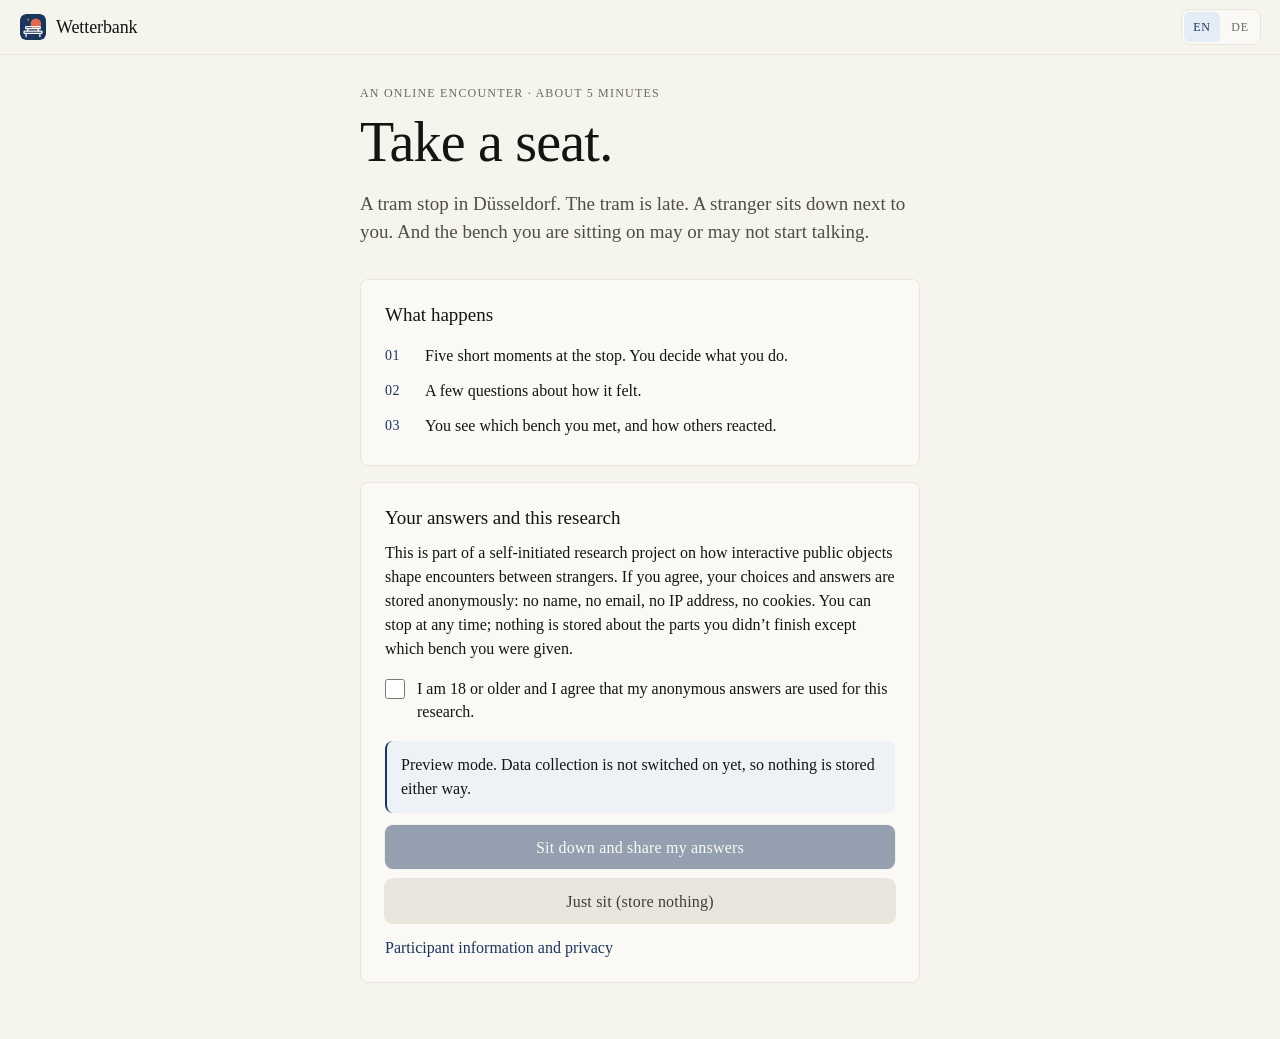
==== commit e64afc8f: "Turn Wetterbank into a research site with an encounter simulator - Research home: four questions, ba" ====
--- a/app/index.html
+++ b/app/index.html
@@ -1,16 +1,21 @@
 <!DOCTYPE html>
-<html lang="en" data-title-en="Wetterbank app" data-title-de="Wetterbank App">
+<html lang="en" data-title-en="Take a seat · Wetterbank" data-title-de="Platz nehmen · Wetterbank">
 <head>
 <meta charset="utf-8">
 <meta name="viewport" content="width=device-width, initial-scale=1, viewport-fit=cover">
-<title>Wetterbank app</title>
-<meta name="description" content="The bench that always has something to say. Today's weather as a first sentence, and a place to complain about it.">
-<meta name="theme-color" content="#fbfbfd" media="(prefers-color-scheme: light)">
-<meta name="theme-color" content="#000000" media="(prefers-color-scheme: dark)">
+<title>Take a seat · Wetterbank</title>
+<meta name="description" content="A five-minute encounter at a tram stop: you, a stranger, and a bench that may or may not talk. Part of a research project on interactive public objects.">
+<meta name="theme-color" content="#f5f4ed" media="(prefers-color-scheme: light)">
+<meta name="theme-color" content="#141413" media="(prefers-color-scheme: dark)">
+<meta property="og:type" content="website">
+<meta property="og:title" content="Take a seat · Can a bench start a conversation?">
+<meta property="og:description" content="A five-minute encounter at a Düsseldorf tram stop. You, a stranger, and a bench that may or may not talk.">
+<meta property="og:image" content="https://va3runs.github.io/wetterbank/assets/og.png">
+<meta property="og:url" content="https://va3runs.github.io/wetterbank/app/">
+<meta name="twitter:card" content="summary_large_image">
 <meta name="apple-mobile-web-app-capable" content="yes">
 <meta name="mobile-web-app-capable" content="yes">
 <meta name="apple-mobile-web-app-title" content="Wetterbank">
-<meta name="apple-mobile-web-app-status-bar-style" content="default">
 <script>try{var d=document.documentElement,t=localStorage.getItem("wb-theme"),l=localStorage.getItem("wb-lang");if(t)d.setAttribute("data-theme",t);if(l==="de"){d.setAttribute("data-lang","de");d.lang="de"}}catch(e){}</script>
 <link rel="manifest" href="../manifest.webmanifest">
 <link rel="icon" type="image/svg+xml" href="../assets/icon.svg">
@@ -18,282 +23,325 @@
 <link rel="stylesheet" href="../css/wb.css">
 <style>
 body{min-height:100dvh;display:flex;flex-direction:column}
-.top{position:sticky;top:0;z-index:5;display:flex;align-items:center;gap:.6rem;padding:calc(env(safe-area-inset-top) + .6rem) max(16px,env(safe-area-inset-right)) .6rem max(16px,env(safe-area-inset-left));background:color-mix(in srgb,var(--bg) 82%,transparent);backdrop-filter:saturate(1.8) blur(18px);-webkit-backdrop-filter:saturate(1.8) blur(18px);border-bottom:1px solid color-mix(in srgb,var(--line) 60%,transparent)}
+.top{position:sticky;top:0;z-index:6;display:flex;align-items:center;gap:14px;padding:calc(env(safe-area-inset-top) + 10px) max(20px,env(safe-area-inset-right)) 10px max(20px,env(safe-area-inset-left));background:var(--bg);border-bottom:1px solid var(--border)}
 .top .mark{margin-right:auto}
-@media (max-width:400px){.top .mark span{display:none}}
-.city{position:relative;display:flex;align-items:center;min-width:0}
-.city select{appearance:none;-webkit-appearance:none;font:inherit;font-size:.95rem;color:var(--ink);background:var(--sunk);border:0;border-radius:999px;padding:.45em 2em .45em .95em;min-height:34px;cursor:pointer;max-width:44vw;text-overflow:ellipsis}
-.city::after{content:"";position:absolute;right:.9em;top:50%;width:.45em;height:.45em;border-right:2px solid var(--mute);border-bottom:2px solid var(--mute);transform:translateY(-70%) rotate(45deg);pointer-events:none}
-main{flex:1;width:100%;max-width:520px;margin:0 auto;padding:1.25rem max(16px,env(safe-area-inset-left)) calc(96px + env(safe-area-inset-bottom))}
-.view{display:none}
-.view.on{display:block;animation:fade .2s ease-out}
-@keyframes fade{from{opacity:0;transform:translateY(4px)}to{opacity:1;transform:none}}
-
-/* Today */
-.now{display:grid;grid-template-columns:auto 1fr;align-items:end;column-gap:1rem;margin:.25rem 0 1.5rem}
-.temp{font-size:4.6rem;font-weight:300;letter-spacing:-.05em;line-height:.85}
-.now-meta{padding-bottom:.35rem}
-.now-meta b{display:block;font-size:1.15rem;font-weight:600;letter-spacing:-.01em}
-.now-meta span{display:block;color:var(--mute);font-size:.88rem}
-.now.loading .temp,.now.loading .now-meta{opacity:.35}
-.label{display:flex;align-items:center;gap:.5rem;margin:0 0 .6rem;font-size:.78rem;letter-spacing:.08em;text-transform:uppercase;color:var(--mute)}
-.label i{width:7px;height:7px;border-radius:50%;background:var(--stamp)}
-.bench{width:150px;margin:.4rem 0 0 .6rem;color:var(--ink)}
-.actions{display:flex;flex-wrap:wrap;gap:.5rem;margin:1.25rem 0 2rem}
-.steps{list-style:none;margin:0;padding:0;border-top:1px solid var(--line)}
-.steps li{display:grid;grid-template-columns:2rem 1fr;column-gap:.6rem;padding:.9rem 0;border-bottom:1px solid var(--line)}
-.steps .n{width:1.7rem;height:1.7rem;border-radius:50%;display:grid;place-items:center;font-size:.85rem;font-weight:600;background:var(--sunk);color:var(--mute)}
-.steps li.done .n{background:var(--link);color:#fff}
-.steps b{display:block;font-weight:600}
-.steps p{margin:.1rem 0 0;color:var(--mute);font-size:.92rem;line-height:1.4}
-.steps a{font-weight:500}
-.source{margin:1.5rem 0 0;color:var(--mute);font-size:.78rem}
-
-/* Complain */
-.hero{font-size:2.2rem;font-weight:700;letter-spacing:-.035em;margin:.25rem 0 .2rem}
-.complaint{margin:1.4rem 0 0}
-.complaint label{display:block;font-weight:600;margin-bottom:.45rem}
-.complaint textarea{display:block;width:100%;min-height:7.5rem;resize:vertical;font:inherit;font-size:max(16px,1rem);color:var(--ink);background:var(--surface);border:1px solid var(--line);border-radius:16px;padding:.8rem 1rem;box-shadow:var(--shadow)}
-.complaint textarea:focus{outline:none;border-color:var(--link);box-shadow:0 0 0 4px color-mix(in srgb,var(--link) 22%,transparent)}
-.row{display:flex;align-items:center;justify-content:space-between;gap:1rem;margin-top:.75rem}
-.fine{color:var(--mute);font-size:.82rem;line-height:1.4;margin:0}
-.answer{margin-top:1.75rem}
-.answer .bubble{animation:pop .25s ease-out}
-@keyframes pop{from{opacity:0;transform:scale(.97)}to{opacity:1;transform:none}}
-.answer .actions{margin-top:1.4rem}
-.empty{border:1px dashed var(--line);border-radius:22px;padding:1rem 1.25rem;color:var(--mute)}
-.empty p{margin:0}
-
-/* Tab bar */
-.tabs{position:fixed;left:0;right:0;bottom:0;z-index:5;display:flex;justify-content:center;gap:.25rem;padding:.4rem max(16px,env(safe-area-inset-right)) calc(.4rem + env(safe-area-inset-bottom)) max(16px,env(safe-area-inset-left));background:color-mix(in srgb,var(--bg) 82%,transparent);backdrop-filter:saturate(1.8) blur(18px);-webkit-backdrop-filter:saturate(1.8) blur(18px);border-top:1px solid color-mix(in srgb,var(--line) 60%,transparent)}
-.tabs a{flex:0 1 11rem;display:flex;flex-direction:column;align-items:center;gap:.15rem;padding:.35rem 0;color:var(--mute);font-size:.72rem;font-weight:500;text-decoration:none;border-radius:12px}
-.tabs a svg{width:26px;height:26px;fill:none;stroke:currentColor;stroke-width:1.7;stroke-linecap:round;stroke-linejoin:round}
-.tabs a[aria-current="page"]{color:var(--link)}
-.off{display:none;margin:0 0 1rem;padding:.55rem .85rem;border-radius:12px;background:var(--sunk);color:var(--mute);font-size:.85rem}
-.offline .off{display:block}
+.moment{font-size:14px;color:var(--meta);font-variant-numeric:tabular-nums}
+main{flex:1;width:100%;max-width:600px;margin:0 auto;padding:32px max(20px,env(safe-area-inset-left)) 40px}
+.screen{display:none}
+.screen.on{display:block;animation:fade .2s cubic-bezier(.23,1,.32,1)}
+@keyframes fade{from{opacity:0}to{opacity:1}}
+h1{font-size:clamp(40px,10vw,56px);letter-spacing:-.8px;line-height:1.05;margin:0 0 18px}
+.lede{font-size:19px;line-height:1.5;color:var(--muted);margin:0 0 32px}
+.card{margin:0 0 16px}
+.card h2{font-size:19px;margin:0 0 12px}
+.card p{margin:0 0 12px;font-size:16px;line-height:1.5}
+.card p:last-child{margin:0}
+.steps3{list-style:none;margin:0;padding:0;counter-reset:s}
+.steps3 li{counter-increment:s;display:grid;grid-template-columns:32px 1fr;gap:8px;padding:6px 0;font-size:16px;line-height:1.45}
+.steps3 li::before{content:"0" counter(s);color:var(--accent);font-size:14px;letter-spacing:.4px;padding-top:2px;font-variant-numeric:tabular-nums}
+.consent .age{display:flex;gap:12px;align-items:flex-start;margin:16px 0 18px;font-size:16px;line-height:1.45;cursor:pointer}
+.consent .age input{width:20px;height:20px;margin:2px 0 0;accent-color:var(--accent);flex:none}
+.stack{display:grid;gap:10px}
+.stack .btn{width:100%}
+.small{font-size:14px;color:var(--meta);line-height:1.45}
+.preview{display:none;margin:0 0 16px;padding:12px 14px;border-radius:var(--radius);background:var(--tag-faint);border-left:2px solid var(--accent);font-size:15px;line-height:1.45}
+.is-preview .preview{display:block}
+
+/* Stage: a small collage */
+.stage{position:sticky;top:var(--top-h,47px);z-index:4;margin:-32px calc(-1*max(20px,env(safe-area-inset-left))) 8px;padding:12px max(20px,env(safe-area-inset-left));background:var(--bg);border-bottom:1px solid var(--border)}
+.stage svg{width:100%;height:auto;max-height:30vh;margin:0 auto;display:block;border-radius:12px}
+.sc-ln{fill:none;stroke:var(--art-ink);stroke-width:2.4;stroke-linecap:round;stroke-linejoin:round}
+.sc-fill{fill:var(--art-paper)}
+.sc-led{fill:var(--art-ochre);font:500 11px var(--mono)}
+.sc-dot{fill:var(--art-coral)}
+.speaking .sc-dot{animation:blink 1s ease-in-out infinite}
+@keyframes blink{50%{opacity:.25}}
+.sc-wave{fill:none;stroke:var(--art-coral);stroke-width:2;stroke-linecap:round;opacity:0;transition:opacity .2s}
+.speaking .sc-wave{opacity:1}
+.sc-phone{fill:var(--link);opacity:0;transition:opacity .3s}
+.you-phone #you-phone,.st-phone #st-phone{opacity:1}
+.sc-rain{opacity:0;transition:opacity .6s}
+.raining .sc-rain{opacity:1}
+.sc-rain line{stroke:var(--meta);stroke-width:1.4;stroke-linecap:round;opacity:.7;animation:fall .9s linear infinite}
+@keyframes fall{from{transform:translateY(-14px)}to{transform:translateY(14px)}}
+.sc-prop{display:none}
+.p-shopper #prop-shopper,.p-student #prop-student,.p-dog #prop-dog,.pigeon #prop-pigeon{display:inline}
+#stranger{transition:transform .6s cubic-bezier(.23,1,.32,1)}
+.closer #stranger{transform:translateX(-12px)}
+
+/* Dialogue */
+.log{display:flex;flex-direction:column;gap:12px;padding:12px 0 20px}
+.msg{max-width:88%;animation:pop .2s cubic-bezier(.23,1,.32,1)}
+@keyframes pop{from{opacity:0;transform:translateY(4px)}to{opacity:1;transform:none}}
+.msg .who{display:block;font-size:12px;letter-spacing:1.2px;text-transform:uppercase;color:var(--meta);margin:0 0 6px}
+.msg .b{padding:12px 14px;border-radius:var(--radius);line-height:1.45;font-size:17px}
+.m-narr{max-width:100%;color:var(--muted);font-size:16px;line-height:1.5}
+.m-display{align-self:flex-start;max-width:100%}
+.m-display span{display:inline-block;background:var(--surface-warm);color:var(--fg-2);font:500 13px var(--mono);padding:5px 9px;border-radius:4px;letter-spacing:.4px}
+.m-bench .b{background:var(--tag-faint);border-left:2px solid var(--accent);border-radius:0 var(--radius) var(--radius) 0}
+.m-bench .who{color:var(--accent)}
+:root[data-theme="dark"] .m-bench .who{color:var(--link)}
+@media (prefers-color-scheme:dark){:root:not([data-theme="light"]) .m-bench .who{color:var(--link)}}
+.m-stranger .b{background:var(--surface);box-shadow:var(--ring)}
+.m-you{align-self:flex-end}
+.m-you .who{text-align:right}
+.m-you .b{background:var(--surface-warm);color:var(--fg)}
+.choices{position:sticky;bottom:0;z-index:4;margin:0 calc(-1*max(20px,env(safe-area-inset-left)));padding:14px max(20px,env(safe-area-inset-left)) calc(14px + env(safe-area-inset-bottom));background:var(--bg);border-top:1px solid var(--border)}
+.choices .q{font-size:12px;letter-spacing:1.2px;text-transform:uppercase;color:var(--meta);margin:0 0 10px}
+.choices .stack .btn{justify-content:flex-start;text-align:left;white-space:normal;line-height:1.35;padding:12px 14px;background:var(--surface);color:var(--fg);box-shadow:var(--ring)}
+.choices .stack .btn:hover{box-shadow:0 0 0 1px var(--accent),var(--whisper)}
+.choices .stack .btn-primary{background:var(--accent);color:var(--accent-on);box-shadow:0 0 0 1px var(--accent);justify-content:center}
+.choices[aria-busy="true"] .btn{opacity:.4;pointer-events:none}
+
+/* Survey */
+.field{border:0;padding:0;margin:0 0 30px}
+.field legend{font-size:19px;margin:0 0 12px;padding:0;line-height:1.35}
+.opts{display:flex;flex-wrap:wrap;gap:8px}
+.opts label{position:relative}
+.opts input{position:absolute;opacity:0;inset:0;margin:0;cursor:pointer}
+.opts span{display:inline-flex;align-items:center;min-height:44px;padding:8px 14px;border-radius:var(--radius);box-shadow:var(--ring);background:var(--surface);font-size:16px;cursor:pointer}
+.opts input:checked+span{background:var(--tag-soft);color:var(--accent);box-shadow:0 0 0 1px var(--accent)}
+:root[data-theme="dark"] .opts input:checked+span{color:var(--fg)}
+@media (prefers-color-scheme:dark){:root:not([data-theme="light"]) .opts input:checked+span{color:var(--fg)}}
+.opts input:focus-visible+span{box-shadow:0 0 0 2px var(--accent)}
+.likert{display:grid;grid-template-columns:repeat(5,1fr);gap:8px}
+.likert span{justify-content:center;width:100%;font-variant-numeric:tabular-nums}
+.likert-ends{display:flex;justify-content:space-between;font-size:14px;color:var(--meta);margin-top:8px}
+textarea.open{display:block;width:100%;min-height:96px;font:inherit;font-size:max(16px,1rem);color:var(--fg);background:var(--surface);border:0;box-shadow:var(--ring);border-radius:var(--radius);padding:12px 14px;resize:vertical}
+textarea.open:focus{outline:none;box-shadow:0 0 0 1px var(--accent)}
+details.more{margin:0 0 28px}
+details.more summary{cursor:pointer;color:var(--link);margin-bottom:18px}
+
+/* Results */
+.outcome{font-size:clamp(30px,7vw,40px);letter-spacing:-.5px;line-height:1.15;margin:0 0 14px}
+.benches{list-style:none;margin:0;padding:0}
+.benches li{padding:12px 0;border-top:1px solid var(--border);font-size:16px;line-height:1.45}
+.benches li b{display:block;margin-bottom:2px}
+.benches li.yours b{color:var(--accent)}
+:root[data-theme="dark"] .benches li.yours b{color:var(--link)}
+@media (prefers-color-scheme:dark){:root:not([data-theme="light"]) .benches li.yours b{color:var(--link)}}
+.benches li.yours b::after{content:" · yours";color:var(--meta)}
+html[data-lang="de"] .benches li.yours b::after{content:" · Ihre"}
+.benches li span{color:var(--muted)}
+.stats{width:100%;border-collapse:collapse;font-size:15px;font-variant-numeric:tabular-nums}
+.stats th,.stats td{padding:10px 4px;border-top:1px solid var(--border);text-align:right;font-weight:400}
+.stats th:first-child,.stats td:first-child{text-align:left}
+.stats thead th{border-top:0;color:var(--meta);font-size:13px;vertical-align:bottom;line-height:1.3}
+.stats tr.yours td{color:var(--accent)}
+.code{font:500 18px var(--mono);letter-spacing:1px}
+.row{display:flex;flex-wrap:wrap;gap:10px;margin:28px 0}
 </style>
 </head>
 <body>
 <header class="top">
-  <a class="mark" href="../"><img src="../assets/icon.svg" alt="" width="30" height="30"><span>Wetterbank®</span></a>
-  <label class="city"><span class="vh" data-en="Place" data-de="Ort">Place</span>
-    <select id="city">
-      <option value="duesseldorf">Düsseldorf</option>
-      <option value="koeln" data-en="Cologne" data-de="Köln">Cologne</option>
-      <option value="essen">Essen</option>
-      <option value="hannover" data-en="Hanover" data-de="Hannover">Hanover</option>
-      <option value="berlin">Berlin</option>
-      <option value="hamburg">Hamburg</option>
-      <option value="muenchen" data-en="Munich" data-de="München">Munich</option>
-      <option value="frankfurt">Frankfurt</option>
-      <option value="here" data-en="My location" data-de="Mein Standort">My location</option>
-    </select>
-  </label>
+  <a class="mark" href="../"><img src="../assets/icon.svg" alt="" width="26" height="26"><span>Wetterbank</span></a>
+  <span class="moment" id="moment" aria-live="polite"></span>
   <div class="lang-switch" role="group" aria-label="Language / Sprache"><button type="button" value="en" aria-pressed="true">EN</button><button type="button" value="de" aria-pressed="false">DE</button></div>
 </header>
 
 <main>
-  <p class="off" role="status"><span lang="en">Offline. The bench still talks, just without today’s weather.</span><span lang="de">Offline. Die Bank redet trotzdem, nur ohne aktuelles Wetter.</span></p>
-
-  <section class="view" id="heute" aria-labelledby="h-heute">
-    <h1 class="vh" id="h-heute"><span lang="en">Today</span><span lang="de">Heute</span></h1>
-    <div class="now loading" id="now" aria-live="polite">
-      <div class="temp" id="temp">–°</div>
-      <div class="now-meta"><b id="place">Düsseldorf</b><span id="cond"></span><span id="feels"></span></div>
-    </div>
-
-    <p class="label"><i aria-hidden="true"></i><span lang="en">Mode 1 · Weather</span><span lang="de">Modus 1 · Wetter</span></p>
-    <div class="bubble" id="opener" aria-live="polite"><p class="say" id="op"></p></div>
-    <svg class="bench" viewBox="170 100 260 128" aria-hidden="true"><path class="bench-gr" d="M170 222H430"/><rect class="bench-ln" x="210" y="112" width="180" height="14" rx="3"/><path class="bench-ln" d="M228 126v24M372 126v24"/><rect class="bench-ln" x="190" y="150" width="220" height="16" rx="3"/><path class="bench-ln" d="M206 166v56M394 166v56"/><circle class="bench-dot" cx="372" cy="119" r="4.5"/></svg>
-
-    <div class="actions">
-      <button class="btn btn-primary" id="again" type="button"><span lang="en">Another line</span><span lang="de">Anderer Satz</span></button>
-      <button class="btn btn-quiet" id="speak" type="button" hidden>
-        <svg width="18" height="18" viewBox="0 0 24 24" fill="none" stroke="currentColor" stroke-width="1.8" stroke-linecap="round" stroke-linejoin="round" aria-hidden="true"><path d="M4 9v6h4l5 4V5L8 9z"/><path d="M16.5 8.5a5 5 0 0 1 0 7M19 6a8.5 8.5 0 0 1 0 12"/></svg><span lang="en">Read aloud</span><span lang="de">Vorlesen</span></button>
-    </div>
-
-    <h2 class="eyebrow"><span lang="en">What comes next</span><span lang="de">So geht’s weiter</span></h2>
-    <ol class="steps">
-      <li class="done"><span class="n">1</span><div><b><span lang="en">Weather</span><span lang="de">Wetter</span></b><p lang="en">The bench said the first sentence. Now say it out loud, to someone next to you.</p><p lang="de">Die Bank hat den ersten Satz gesagt. Sagen Sie ihn laut, zu jemandem neben Ihnen.</p></div></li>
-      <li><span class="n">2</span><div><b><span lang="en">Complain</span><span lang="de">Meckern</span></b><p lang="en"><a href="#meckern">File a complaint</a>. Grumbling is better together.</p><p lang="de"><a href="#meckern">Beschwerde einreichen</a>. Gemeinsam meckert es sich besser.</p></div></li>
-      <li><span class="n">3</span><div><b><span lang="en">Names</span><span lang="de">Namen</span></b><p lang="en">Ask for their name. The bench cannot do that part for you.</p><p lang="de">Fragen Sie nach dem Namen. Das kann die Bank Ihnen nicht abnehmen.</p></div></li>
-    </ol>
-    <p class="source"><span lang="en">Weather data</span><span lang="de">Wetterdaten</span>: <a href="https://open-meteo.com/" target="_blank" rel="noopener">Open-Meteo.com</a> (CC BY 4.0) · <a href="../impressum.html"><span lang="en">Legal notice &amp; privacy</span><span lang="de">Impressum &amp; Datenschutz</span></a></p>
+  <!-- 1. Intro and consent -->
+  <section class="screen on" id="s-intro" aria-labelledby="h-intro">
+    <p class="eyebrow"><span lang="en">An online encounter · about 5 minutes</span><span lang="de">Eine Online-Begegnung · etwa 5 Minuten</span></p>
+    <h1 id="h-intro"><span lang="en">Take a seat.</span><span lang="de">Nehmen Sie Platz.</span></h1>
+    <p class="lede"><span lang="en">A tram stop in Düsseldorf. The tram is late. A stranger sits down next to you. And the bench you are sitting on may or may not start talking.</span><span lang="de">Eine Straßenbahnhaltestelle in Düsseldorf. Die Bahn ist zu spät. Neben Ihnen sitzt eine fremde Person. Und die Bank, auf der Sie sitzen, fängt vielleicht an zu reden. Vielleicht auch nicht.</span></p>
+
+    <div class="card">
+      <h2><span lang="en">What happens</span><span lang="de">Was passiert</span></h2>
+      <ol class="steps3">
+        <li><span lang="en">Five short moments at the stop. You decide what you do.</span><span lang="de">Fünf kurze Momente an der Haltestelle. Sie entscheiden, was Sie tun.</span></li>
+        <li><span lang="en">A few questions about how it felt.</span><span lang="de">Ein paar Fragen dazu, wie es sich angefühlt hat.</span></li>
+        <li><span lang="en">You see which bench you met, and how others reacted.</span><span lang="de">Sie sehen, welcher Bank Sie begegnet sind und wie andere reagiert haben.</span></li>
+      </ol>
+    </div>
+
+    <div class="card consent">
+      <h2><span lang="en">Your answers and this research</span><span lang="de">Ihre Antworten und diese Forschung</span></h2>
+      <p lang="en">This is part of a self-initiated research project on how interactive public objects shape encounters between strangers. If you agree, your choices and answers are stored <b>anonymously</b>: no name, no email, no IP address, no cookies. You can stop at any time; nothing is stored about the parts you didn’t finish except which bench you were given.</p>
+      <p lang="de">Dies ist Teil eines selbst initiierten Forschungsprojekts darüber, wie interaktive Objekte im öffentlichen Raum Begegnungen zwischen Fremden prägen. Wenn Sie zustimmen, werden Ihre Entscheidungen und Antworten <b>anonym</b> gespeichert: kein Name, keine E-Mail, keine IP-Adresse, keine Cookies. Sie können jederzeit abbrechen; von unvollständigen Durchläufen wird nur gespeichert, welche Bank Sie bekommen haben.</p>
+      <label class="age"><input type="checkbox" id="adult"><span><span lang="en">I am 18 or older and I agree that my anonymous answers are used for this research.</span><span lang="de">Ich bin mindestens 18 Jahre alt und einverstanden, dass meine anonymen Antworten für diese Forschung verwendet werden.</span></span></label>
+      <p class="preview" role="note"><span lang="en"><b>Preview mode.</b> Data collection is not switched on yet, so nothing is stored either way.</span><span lang="de"><b>Vorschau.</b> Die Datenerhebung ist noch nicht eingeschaltet, es wird also in keinem Fall etwas gespeichert.</span></p>
+      <div class="stack">
+        <button class="btn btn-primary" id="sit-share" type="button" disabled><span lang="en">Sit down and share my answers</span><span lang="de">Hinsetzen und Antworten teilen</span></button>
+        <button class="btn btn-quiet" id="sit-private" type="button"><span lang="en">Just sit (store nothing)</span><span lang="de">Nur sitzen (nichts speichern)</span></button>
+      </div>
+      <p class="small" style="margin-top:.8rem"><a href="../privacy.html#participants"><span lang="en">Participant information and privacy</span><span lang="de">Teilnahmeinformation und Datenschutz</span></a></p>
+    </div>
   </section>
 
-  <section class="view" id="meckern" aria-labelledby="h-meckern">
-    <p class="label"><i aria-hidden="true"></i><span lang="en">Mode 2 · Complaining</span><span lang="de">Modus 2 · Meckern</span></p>
-    <h1 class="hero" id="h-meckern"><span lang="en">Tell it to the weather.</span><span lang="de">Sag’s dem Wetter.</span></h1>
-    <form class="complaint" id="complaint" autocomplete="off">
-      <label for="cmp"><span lang="en">File a complaint</span><span lang="de">Beschwerde einreichen</span></label>
-      <textarea id="cmp" placeholder="The weather is …" data-en="The weather is …" data-de="Das Wetter ist …" data-i18n-attr="placeholder" enterkeyhint="send" spellcheck="false"></textarea>
-      <div class="row">
-        <p class="fine"><span lang="en">Neither sent nor stored. The weather has enough to deal with already.</span><span lang="de">Wird weder gesendet noch gespeichert. Das Wetter hat genug um die Ohren.</span></p>
-        <button class="btn btn-primary" type="submit"><span lang="en">Submit</span><span lang="de">Einreichen</span></button>
+  <!-- 2. The encounter -->
+  <section class="screen" id="s-play" aria-label="Encounter">
+    <div class="stage" id="stage">
+      <svg viewBox="0 0 360 190" role="img" aria-labelledby="scene-title">
+        <title id="scene-title">A tram stop: a bench with you on the left and a stranger on the right, a plane tree, a coral evening sun, and a concrete shelter with a display showing the delay.</title>
+        <defs>
+          <filter id="s-brush" x="-25%" y="-25%" width="150%" height="150%"><feTurbulence type="fractalNoise" baseFrequency="0.05" numOctaves="3" seed="11" result="n1"/><feDisplacementMap in="SourceGraphic" in2="n1" scale="16" xChannelSelector="R" yChannelSelector="G" result="d"/><feTurbulence type="fractalNoise" baseFrequency="1.6 0.12" numOctaves="2" seed="4" result="n2"/><feColorMatrix in="n2" type="matrix" values="0 0 0 0 0  0 0 0 0 0  0 0 0 0 0  0 0 0 -3.4 2.9" result="dry"/><feComposite in="d" in2="dry" operator="in"/></filter>
+          <filter id="s-rough" x="-20%" y="-20%" width="140%" height="140%"><feTurbulence type="fractalNoise" baseFrequency="0.09" numOctaves="3" seed="2"/><feDisplacementMap in="SourceGraphic" scale="6" xChannelSelector="R" yChannelSelector="G"/></filter>
+          <filter id="s-grain" x="0" y="0" width="100%" height="100%"><feTurbulence type="fractalNoise" baseFrequency="1.2" numOctaves="2" stitchTiles="stitch"/><feColorMatrix type="matrix" values="0 0 0 0 0.35  0 0 0 0 0.3  0 0 0 0 0.2  0 0 0 0.10 0"/></filter>
+          <filter id="s-concrete" x="0" y="0" width="100%" height="100%"><feTurbulence type="fractalNoise" baseFrequency="0.9" numOctaves="3" seed="21"/><feColorMatrix type="matrix" values="0 0 0 0 0.2  0 0 0 0 0.19  0 0 0 0 0.17  0 0 0 0.35 -0.05"/></filter>
+          <pattern id="s-dots" width="7" height="7" patternUnits="userSpaceOnUse"><circle cx="1" cy="1" r=".8" style="fill:var(--art-ink)"/></pattern>
+          <clipPath id="s-shelter"><rect x="284" y="30" width="58" height="146"/></clipPath>
+        </defs>
+        <rect width="360" height="190" style="fill:var(--art-paper)"/>
+        <rect width="360" height="190" filter="url(#s-grain)"/>
+        <rect x="14" y="12" width="56" height="35" fill="url(#s-dots)" opacity=".5"/>
+        <g fill="none" style="stroke:var(--art-ink)" stroke-width=".7" opacity=".35"><circle cx="182" cy="104" r="92"/><path d="M262 12V186" stroke-dasharray="1 5" stroke-linecap="round" stroke-width="1.4"/></g>
+        <g filter="url(#s-brush)"><circle cx="184" cy="88" r="58" style="fill:var(--art-coral)"/></g>
+        <!-- tree -->
+        <g filter="url(#s-rough)" style="fill:var(--art-olive)"><circle cx="48" cy="62" r="24"/><circle cx="30" cy="76" r="17"/><circle cx="66" cy="78" r="18"/><circle cx="48" cy="84" r="15"/></g>
+        <path class="sc-ln" d="M48 176V96M48 112l-11-11M48 104l10-12" stroke-width="3"/>
+        <!-- shelter with display -->
+        <g filter="url(#s-rough)"><rect x="286" y="32" width="54" height="144" style="fill:var(--art-concrete)"/></g>
+        <g clip-path="url(#s-shelter)"><rect x="284" y="30" width="58" height="146" filter="url(#s-concrete)"/></g>
+        <rect x="290" y="46" width="46" height="30" rx="2" style="fill:#1d1c1a"/>
+        <text class="sc-led" x="295" y="58">U79</text>
+        <text class="sc-led" x="331" y="71" text-anchor="end" id="led">12'</text>
+        <!-- ground -->
+        <path d="M0 176H360" style="stroke:var(--art-ink)" stroke-width=".8" opacity=".4"/>
+        <circle cx="244" cy="178" r="8" style="fill:var(--art-ochre)"/>
+        <!-- bench back -->
+        <rect class="sc-ln sc-fill" x="104" y="96" width="156" height="9" rx="2"/>
+        <circle class="sc-dot" cx="246" cy="100.5" r="2.6"/>
+        <path class="sc-wave" d="M252 92q5 4 0 9M257 88q8 7 0 17"/>
+        <!-- you -->
+        <g id="you">
+          <circle class="sc-ln sc-fill" cx="140" cy="80" r="9"/>
+          <path class="sc-ln" d="M140 89v38M140 98l-11 22M140 98l11 22M134 133l-3 43M146 133l3 43"/>
+          <rect id="you-phone" class="sc-phone" x="147" y="104" width="7" height="11" rx="1.5"/>
+        </g>
+        <!-- stranger -->
+        <g id="stranger">
+          <circle class="sc-ln sc-fill" cx="224" cy="80" r="9"/>
+          <path class="sc-ln" d="M224 89v38M224 98l-11 22M224 98l11 22M218 133l-3 43M230 133l3 43"/>
+          <rect id="st-phone" class="sc-phone" x="210" y="104" width="7" height="11" rx="1.5"/>
+          <g id="prop-student" class="sc-prop"><path class="sc-ln" d="M214 80a10 10 0 0 1 20 0"/><rect class="sc-ln sc-fill" x="212" y="78" width="4" height="7" rx="1.5"/><rect class="sc-ln sc-fill" x="232" y="78" width="4" height="7" rx="1.5"/></g>
+        </g>
+        <!-- bench seat and legs -->
+        <rect class="sc-ln sc-fill" x="96" y="127" width="172" height="9" rx="2"/>
+        <path class="sc-ln" d="M106 136v40M258 136v40"/>
+        <!-- props -->
+        <g id="prop-shopper" class="sc-prop"><path class="sc-ln sc-fill" d="M172 127l3-20h16l3 20z"/><path class="sc-ln" d="M177 107q6-9 12 0"/><circle cx="186" cy="170" r="4" style="fill:var(--art-coral)"/></g>
+        <g id="prop-dog" class="sc-prop"><path class="sc-ln sc-fill" d="M262 166h22q6 0 6-6v-2h-30z"/><circle class="sc-ln sc-fill" cx="292" cy="152" r="6"/><path class="sc-ln" d="M296 147l3-5M264 166v10M282 166v10M260 160l-6-6M232 120l26 36"/></g>
+        <g id="prop-pigeon" class="sc-prop"><path class="sc-ln sc-fill" d="M168 174q-2-10 8-12q6-1 9 3l5-1-4 4q-2 6-10 6z"/><circle cx="183" cy="164" r="1" style="fill:var(--art-ink)"/></g>
+        <!-- rain -->
+        <g class="sc-rain" aria-hidden="true">
+          <line x1="20" y1="20" x2="17" y2="30"/><line x1="70" y1="10" x2="67" y2="20"/><line x1="110" y1="30" x2="107" y2="40"/><line x1="150" y1="14" x2="147" y2="24"/><line x1="190" y1="36" x2="187" y2="46"/><line x1="230" y1="18" x2="227" y2="28"/><line x1="268" y1="8" x2="265" y2="18"/><line x1="40" y1="120" x2="37" y2="130"/><line x1="86" y1="140" x2="83" y2="150"/><line x1="300" y1="100" x2="297" y2="110"/><line x1="350" y1="140" x2="347" y2="150"/><line x1="200" y1="150" x2="197" y2="160"/><line x1="130" y1="56" x2="127" y2="66"/><line x1="350" y1="62" x2="347" y2="72"/>
+        </g>
+      </svg>
+    </div>
+    <div class="log" id="log" aria-live="polite"></div>
+    <div class="choices" id="choices">
+      <p class="q" id="q"><span lang="en">What do you do?</span><span lang="de">Was tun Sie?</span></p>
+      <div class="stack" id="opts"></div>
+    </div>
+  </section>
+
+  <!-- 3. Questions -->
+  <section class="screen" id="s-survey" aria-labelledby="h-survey">
+    <p class="eyebrow"><span lang="en">The tram has gone</span><span lang="de">Die Bahn ist weg</span></p>
+    <h1 id="h-survey" style="font-size:clamp(1.8rem,6vw,2.4rem)"><span lang="en">A few questions.</span><span lang="de">Ein paar Fragen.</span></h1>
+    <p class="lede" style="font-size:1rem"><span lang="en">All optional. There are no right answers.</span><span lang="de">Alle freiwillig. Es gibt keine richtigen Antworten.</span></p>
+    <form id="survey">
+      <fieldset class="field"><legend><span lang="en">Who did you mostly talk to?</span><span lang="de">Mit wem haben Sie hauptsächlich geredet?</span></legend>
+        <div class="opts">
+          <label><input type="radio" name="who" value="stranger"><span><span lang="en">The stranger</span><span lang="de">Mit der fremden Person</span></span></label>
+          <label><input type="radio" name="who" value="bench"><span><span lang="en">The bench</span><span lang="de">Mit der Bank</span></span></label>
+          <label><input type="radio" name="who" value="both"><span><span lang="en">Both</span><span lang="de">Mit beiden</span></span></label>
+          <label><input type="radio" name="who" value="nobody"><span><span lang="en">Nobody</span><span lang="de">Mit niemandem</span></span></label>
+        </div></fieldset>
+
+      <fieldset class="field"><legend><span lang="en">Whose idea was the first real conversation?</span><span lang="de">Von wem ging das erste echte Gespräch aus?</span></legend>
+        <div class="opts">
+          <label><input type="radio" name="credit" value="me"><span><span lang="en">Mine</span><span lang="de">Von mir</span></span></label>
+          <label><input type="radio" name="credit" value="bench"><span><span lang="en">The bench’s</span><span lang="de">Von der Bank</span></span></label>
+          <label><input type="radio" name="credit" value="stranger"><span><span lang="en">The stranger’s</span><span lang="de">Von der fremden Person</span></span></label>
+          <label><input type="radio" name="credit" value="thing"><span><span lang="en">Something else (an apple, a dog …)</span><span lang="de">Etwas anderem (ein Apfel, ein Hund …)</span></span></label>
+          <label><input type="radio" name="credit" value="none"><span><span lang="en">There wasn’t one</span><span lang="de">Es gab keins</span></span></label>
+        </div></fieldset>
+
+      <div id="likerts"></div>
+
+      <fieldset class="field"><legend><span lang="en">In real life, how often do you talk to strangers while waiting somewhere?</span><span lang="de">Wie oft reden Sie im echten Leben mit Fremden, während Sie irgendwo warten?</span></legend>
+        <div class="opts">
+          <label><input type="radio" name="real" value="never"><span><span lang="en">Never</span><span lang="de">Nie</span></span></label>
+          <label><input type="radio" name="real" value="rarely"><span><span lang="en">Rarely</span><span lang="de">Selten</span></span></label>
+          <label><input type="radio" name="real" value="sometimes"><span><span lang="en">Sometimes</span><span lang="de">Manchmal</span></span></label>
+          <label><input type="radio" name="real" value="often"><span><span lang="en">Often</span><span lang="de">Oft</span></span></label>
+        </div></fieldset>
+
+      <fieldset class="field"><legend><label for="open"><span lang="en">What should a public object never say to you?</span><span lang="de">Was sollte ein Objekt im öffentlichen Raum niemals zu Ihnen sagen?</span></label></legend>
+        <textarea class="open" id="open" maxlength="500" data-en="Optional. Please don’t write names or personal details." data-de="Freiwillig. Bitte keine Namen oder persönlichen Angaben." data-i18n-attr="placeholder" placeholder="Optional. Please don’t write names or personal details."></textarea>
+      </fieldset>
+
+      <details class="more">
+        <summary><span lang="en">About you (optional, helps compare groups)</span><span lang="de">Über Sie (freiwillig, hilft beim Vergleichen)</span></summary>
+        <fieldset class="field"><legend><span lang="en">Age</span><span lang="de">Alter</span></legend>
+          <div class="opts">
+            <label><input type="radio" name="age" value="18-24"><span>18–24</span></label>
+            <label><input type="radio" name="age" value="25-34"><span>25–34</span></label>
+            <label><input type="radio" name="age" value="35-49"><span>35–49</span></label>
+            <label><input type="radio" name="age" value="50-64"><span>50–64</span></label>
+            <label><input type="radio" name="age" value="65+"><span>65+</span></label>
+          </div></fieldset>
+        <fieldset class="field"><legend><span lang="en">Do you live in Germany?</span><span lang="de">Leben Sie in Deutschland?</span></legend>
+          <div class="opts">
+            <label><input type="radio" name="germany" value="yes"><span><span lang="en">Yes</span><span lang="de">Ja</span></span></label>
+            <label><input type="radio" name="germany" value="no"><span><span lang="en">No</span><span lang="de">Nein</span></span></label>
+          </div></fieldset>
+        <fieldset class="field"><legend><span lang="en">Is German your first language?</span><span lang="de">Ist Deutsch Ihre Erstsprache?</span></legend>
+          <div class="opts">
+            <label><input type="radio" name="german" value="yes"><span><span lang="en">Yes</span><span lang="de">Ja</span></span></label>
+            <label><input type="radio" name="german" value="no"><span><span lang="en">No</span><span lang="de">Nein</span></span></label>
+          </div></fieldset>
+      </details>
+
+      <div class="stack">
+        <button class="btn btn-primary" type="submit"><span lang="en">See what happened</span><span lang="de">Ergebnis ansehen</span></button>
       </div>
     </form>
-    <div class="answer" id="answer" aria-live="polite">
-      <div class="empty"><p><span lang="en">The bench’s reply appears here.</span><span lang="de">Die Antwort der Bank erscheint hier.</span></p></div>
-    </div>
+  </section>
+
+  <!-- 4. Result -->
+  <section class="screen" id="s-result" aria-labelledby="h-result">
+    <p class="eyebrow"><span lang="en">What happened</span><span lang="de">Was passiert ist</span></p>
+    <h1 class="outcome" id="h-result"></h1>
+    <p id="via" class="lede" style="font-size:1rem"></p>
+
+    <div class="card">
+      <h2 id="yourbench"></h2>
+      <p id="yourbench-about"></p>
+      <p class="small"><span lang="en">Everyone gets one of five benches at random. The stranger is scripted: they react to what you do, but they are not a real person. What this tells us is what people choose, and how it feels, when an object joins the encounter.</span><span lang="de">Alle bekommen zufällig eine von fünf Bänken. Die fremde Person ist geskriptet: Sie reagiert auf Ihr Verhalten, ist aber kein echter Mensch. Was wir daraus lernen: wie Menschen sich entscheiden, und wie es sich anfühlt, wenn ein Objekt an der Begegnung teilnimmt.</span></p>
+    </div>
+
+    <div class="card">
+      <h2><span lang="en">The five benches</span><span lang="de">Die fünf Bänke</span></h2>
+      <ul class="benches" id="benches"></ul>
+    </div>
+
+    <div class="card" id="stats-card">
+      <h2><span lang="en">How others reacted</span><span lang="de">Wie andere reagiert haben</span></h2>
+      <div id="stats"></div>
+    </div>
+
+    <div class="card" id="code-card" hidden>
+      <h2><span lang="en">Your participation code</span><span lang="de">Ihr Teilnahmecode</span></h2>
+      <p><span class="code" id="code"></span></p>
+      <p class="small"><span lang="en">Your answers were saved anonymously. If you want them deleted, email this code to</span><span lang="de">Ihre Antworten wurden anonym gespeichert. Wenn Sie sie löschen lassen möchten, schicken Sie diesen Code an</span> <a href="mailto:varuns@ik.me?subject=Wetterbank%20deletion">varuns@ik.me</a>.</p>
+    </div>
+
+    <div class="row">
+      <button class="btn btn-primary" id="again" type="button"><span lang="en">Sit again, different bench</span><span lang="de">Nochmal, andere Bank</span></button>
+      <button class="btn btn-quiet" id="share" type="button"><span lang="en">Share</span><span lang="de">Teilen</span></button>
+      <a class="btn btn-quiet" href="../#research"><span lang="en">About the research</span><span lang="de">Zur Forschung</span></a>
+    </div>
+    <p class="small" id="shared-msg" role="status"></p>
   </section>
 </main>
 
-<nav class="tabs" aria-label="Sections">
-  <a href="#heute" data-view="heute"><svg viewBox="0 0 24 24" aria-hidden="true"><circle cx="9" cy="9" r="3.5"/><path d="M9 2.5v1.5M9 14v1.5M2.5 9H4M3.9 3.9 5 5M13 5l1.1-1.1"/><path d="M10.5 20.5h8a3.5 3.5 0 0 0 .3-7 5 5 0 0 0-9.4 1.2 3 3 0 0 0 1.1 5.8z"/></svg><span lang="en">Today</span><span lang="de">Heute</span></a>
-  <a href="#meckern" data-view="meckern"><svg viewBox="0 0 24 24" aria-hidden="true"><path d="M4 5h16v11H9l-5 4z"/><path d="M8 9.5h8M8 12.5h5"/></svg><span lang="en">Complain</span><span lang="de">Meckern</span></a>
-</nav>
-
+<script src="../js/config.js"></script>
 <script src="../js/wetterbank.js"></script>
-<script>
-(function(){
-  "use strict";
-  var WB = window.Wetterbank;
-  var $ = function(id){ return document.getElementById(id); };
-  var CITY_EN = { koeln: "Cologne", hannover: "Hanover", muenchen: "Munich" };
-  var S = {
-    fetching: { en: "Fetching the weather …", de: "Wetter wird geholt …" },
-    unavailable: { en: "Weather unavailable", de: "Wetter nicht erreichbar" },
-    feels: { en: "feels like ", de: "gefühlt " },
-    asof: { en: " · as of ", de: " · Stand " },
-    locating: { en: "Finding your location …", de: "Standort wird abgefragt …" },
-    noloc: { en: "No location. Staying in ", de: "Kein Standort. Wir bleiben in " },
-    here: { en: "Your location", de: "Ihr Standort" },
-    area: { en: "your area", de: "Ihrer Gegend" },
-    waiting: { en: "One moment. The bench is looking out of the window.", de: "Einen Moment. Die Bank schaut aus dem Fenster." },
-    case: { en: "Case ", de: "Vorgang " },
-    more: { en: "Another complaint", de: "Noch eine Beschwerde" },
-    read: { en: "Read aloud", de: "Vorlesen" }
-  };
-  var state = { w: null, key: "duesseldorf", coords: null, fetchedAt: 0, ctrl: null, loading: true, line: null, reply: null };
-
-  function L(){ return WB.lang(); }
-  function cityFor(){
-    if (state.key === "here") return S.area;
-    var c = WB.cities[state.key];
-    return { de: c.name, en: CITY_EN[state.key] || c.name };
-  }
-  function cap(s){ return s.charAt(0).toUpperCase() + s.slice(1); }
-
-  /* Views */
-  function route(){
-    var v = location.hash.replace("#","");
-    if (v !== "heute" && v !== "meckern") v = "heute";
-    document.querySelectorAll(".view").forEach(function(s){ s.classList.toggle("on", s.id === v); });
-    document.querySelectorAll(".tabs a").forEach(function(a){
-      if (a.dataset.view === v) a.setAttribute("aria-current","page"); else a.removeAttribute("aria-current");
-    });
-    window.scrollTo(0,0);
-  }
-  window.addEventListener("hashchange", route);
-  route();
-
-  /* Weather */
-  function render(){
-    var l = L(), w = state.w;
-    $("place").textContent = state.key === "here" ? S.here[l] : cityFor()[l];
-    $("now").classList.toggle("loading", state.loading);
-    if (state.loading){
-      $("cond").textContent = S.fetching[l]; $("feels").textContent = "";
-    } else if (w){
-      $("temp").textContent = w.t + "°";
-      $("cond").textContent = l === "de" ? w.label[0] : cap(w.label[1]);
-      $("feels").textContent = S.feels[l] + w.f + "°" + S.asof[l] + w.time.slice(11,16);
-    } else {
-      $("temp").textContent = "–°";
-      $("cond").textContent = S.unavailable[l]; $("feels").textContent = "";
-    }
-    $("op").textContent = state.line ? state.line[l] : S.waiting[l];
-    renderReply();
-    $("speak").hidden = !WB.localVoice(l);
-  }
-  function newLine(){ state.line = WB.opener(state.w, cityFor()); render(); }
-  function load(){
-    if (state.ctrl) state.ctrl.abort();
-    var c = state.coords || WB.cities[state.key];
-    if (!c) return;
-    state.loading = true; render();
-    var ctrl = ("AbortController" in window) ? new AbortController() : null;
-    state.ctrl = ctrl;
-    var t = setTimeout(function(){ if (ctrl) ctrl.abort(); }, 8000);
-    WB.fetchWeather(c.lat, c.lon, ctrl && ctrl.signal).then(function(w){
-      clearTimeout(t); if (state.ctrl !== ctrl) return;
-      state.w = w; state.fetchedAt = Date.now(); state.loading = false;
-      document.body.classList.remove("offline"); newLine();
-    }).catch(function(){
-      clearTimeout(t); if (state.ctrl !== ctrl) return;
-      state.w = null; state.loading = false;
-      if (!navigator.onLine) document.body.classList.add("offline");
-      newLine();
-    });
-  }
-
-  var sel = $("city");
-  sel.addEventListener("change", function(){
-    if (sel.value === "here"){
-      var prev = state.key;
-      if (!("geolocation" in navigator)) { sel.value = prev; return; }
-      $("cond").textContent = S.locating[L()];
-      navigator.geolocation.getCurrentPosition(function(p){
-        state.coords = { lat: p.coords.latitude, lon: p.coords.longitude };
-        state.key = "here"; load();
-      }, function(){
-        sel.value = prev;
-        $("cond").textContent = S.noloc[L()] + cityFor()[L()] + ".";
-      }, { maximumAge: 600000, timeout: 10000 });
-      return;
-    }
-    state.coords = null; state.key = sel.value; load();
-  });
-
-  $("again").addEventListener("click", newLine);
-  $("speak").addEventListener("click", function(){ if (state.line) WB.speak(state.line[L()], L()); });
-  if ("speechSynthesis" in window && speechSynthesis.addEventListener) speechSynthesis.addEventListener("voiceschanged", render);
-
-  /* Complaints: the text is cleared on submit and never sent. */
-  var form = $("complaint"), ta = $("cmp"), ans = $("answer");
-  ta.addEventListener("keydown", function(e){
-    if (e.key === "Enter" && !e.shiftKey && !e.isComposing){ e.preventDefault(); form.requestSubmit ? form.requestSubmit() : form.dispatchEvent(new Event("submit",{cancelable:true})); }
-  });
-  form.addEventListener("submit", function(e){
-    e.preventDefault();
-    if (!ta.value.trim()){ ta.focus(); return; }
-    state.reply = WB.complaintReply(state.w, state.w ? cityFor() : null);
-    ta.value = "";
-    renderReply();
-    ta.blur();
-  });
-  function renderReply(){
-    var r = state.reply; if (!r) return;
-    var l = L();
-    ans.textContent = "";
-    var b = document.createElement("div"); b.className = "bubble";
-    var ref = document.createElement("span"); ref.className = "ref"; ref.textContent = S.case[l] + r.ref;
-    var p = document.createElement("p"); p.className = "say"; p.textContent = r[l];
-    b.appendChild(ref); b.appendChild(p); ans.appendChild(b);
-    ans.appendChild(document.querySelector(".bench").cloneNode(true));
-    var acts = document.createElement("div"); acts.className = "actions";
-    var more = document.createElement("button"); more.type = "button"; more.className = "btn btn-quiet"; more.textContent = S.more[l];
-    more.addEventListener("click", function(){ ta.focus(); });
-    acts.appendChild(more);
-    if (WB.localVoice(l)){
-      var s = document.createElement("button"); s.type = "button"; s.className = "btn btn-quiet"; s.textContent = S.read[l];
-      s.addEventListener("click", function(){ WB.speak(r[L()], L()); }); acts.appendChild(s);
-    }
-    ans.appendChild(acts);
-  }
-
-  document.addEventListener("visibilitychange", function(){
-    if (document.visibilityState === "visible" && Date.now() - state.fetchedAt > 15*60*1000) load();
-  });
-  window.addEventListener("online", load);
-  window.addEventListener("offline", function(){ document.body.classList.add("offline"); });
-
-  WB.initLang();
-  WB.onLang(render);
-  load();
-
-  if ("serviceWorker" in navigator) navigator.serviceWorker.register("../sw.js", { scope: "../" }).catch(function(){});
-})();
-</script>
+<script src="../js/collect.js"></script>
+<script src="../js/encounter.js"></script>
+<script src="../js/sit.js"></script>
 </body>
 </html>
--- a/css/wb.css
+++ b/css/wb.css
@@ -1,65 +1,133 @@
-/* Wetterbank design tokens and shared components. System fonts only: no external requests. */
+/* Wetterbank · shared styles
+   Design system: kami (紙) — warm parchment, single ink-blue accent, serif at one weight,
+   no bold, no italic, no cool greys, ring + whisper elevation only.
+   Source: github.com/nexu-io/open-design/tree/main/design-systems/kami (MIT, after tw93/kami).
+   Illustrations borrow the open-design.ai collage palette (coral, ochre, concrete); these
+   colours live only inside artwork, never in UI chrome. */
+
 :root{
-  --bg:#fbfbfd; --surface:#ffffff; --sunk:#f5f5f7; --ink:#1d1d1f; --mute:#6e6e73; --line:#d2d2d7;
-  --link:#0071e3; --accent:#0058b0; --brand-1:#5cb0ff; --brand-2:#0a6cdc; --sun:#ffd60a; --stamp:#c4343a;
-  --radius:18px; --shadow:0 1px 2px rgba(0,0,0,.04),0 8px 28px rgba(0,0,0,.06);
-  --font:-apple-system,BlinkMacSystemFont,"SF Pro Text","Segoe UI",Roboto,"Helvetica Neue",Helvetica,Arial,system-ui,sans-serif;
+  /* Surface */
+  --bg:#f5f4ed;           /* parchment */
+  --surface:#faf9f5;      /* ivory: cards */
+  --surface-warm:#e8e6dc; /* warm sand: secondary buttons */
+  /* Text, four levels */
+  --fg:#141413; --fg-2:#3d3d3a; --muted:#504e49; --meta:#6b6a64;
+  /* Border */
+  --border:#e8e6dc; --border-soft:#e5e3d8;
+  /* Accent: the one chromatic move */
+  --accent:#1b365d; --accent-on:#faf9f5; --accent-active:#142a48; --link:#1b365d;
+  /* Tag tints, solid hex */
+  --tag-faint:#eef2f7; --tag-soft:#e4ecf5; --tag-base:#d6e1ee;
+  /* Artwork-only palette (open-design.ai collage) */
+  --art-paper:#efe7d2; --art-coral:#e2694f; --art-ochre:#d6a43a; --art-concrete:#b9b4a9; --art-olive:#6f7a4e; --art-cloud:#e9e6de; --art-ink:#141413;
+  /* Type */
+  --serif:Charter,"Bitstream Charter","Charis SIL",Georgia,Palatino,"Times New Roman",serif;
+  --mono:"JetBrains Mono","SF Mono","Fira Code",Consolas,Monaco,monospace;
+  /* Elevation */
+  --ring:0 0 0 1px var(--border);
+  --whisper:0 4px 24px rgba(0,0,0,.05);
+  --ease:cubic-bezier(.2,0,0,1);
+  --radius:8px;
   color-scheme:light;
 }
 @media (prefers-color-scheme:dark){
-  :root:not([data-theme="light"]){--bg:#000;--surface:#161618;--sunk:#1d1d1f;--ink:#f5f5f7;--mute:#a1a1a6;--line:#38383d;--link:#2997ff;--accent:#64b0ff;--stamp:#ff6b70;--shadow:0 1px 2px rgba(0,0,0,.4),0 8px 28px rgba(0,0,0,.5);color-scheme:dark}
+  :root:not([data-theme="light"]){
+    --bg:#141413; --surface:#1f1e1c; --surface-warm:#30302e;
+    --fg:#f5f4ed; --fg-2:#dedbd0; --muted:#bdb9ad; --meta:#949187;
+    --border:#33322f; --border-soft:#2b2a27;
+    --accent:#2d5a8a; --accent-on:#faf9f5; --accent-active:#24496f; --link:#8fb0d6;
+    --tag-faint:#1e2631; --tag-soft:#223042; --tag-base:#2a3b52;
+    --art-paper:#2a2824; --art-cloud:#4a4842; --art-concrete:#5a564e; --art-ink:#ece9df;
+    --whisper:0 4px 24px rgba(0,0,0,.35);
+    color-scheme:dark;
+  }
 }
-:root[data-theme="dark"]{--bg:#000;--surface:#161618;--sunk:#1d1d1f;--ink:#f5f5f7;--mute:#a1a1a6;--line:#38383d;--link:#2997ff;--accent:#64b0ff;--stamp:#ff6b70;--shadow:0 1px 2px rgba(0,0,0,.4),0 8px 28px rgba(0,0,0,.5);color-scheme:dark}
+:root[data-theme="dark"]{
+  --bg:#141413; --surface:#1f1e1c; --surface-warm:#30302e;
+  --fg:#f5f4ed; --fg-2:#dedbd0; --muted:#bdb9ad; --meta:#949187;
+  --border:#33322f; --border-soft:#2b2a27;
+  --accent:#2d5a8a; --accent-on:#faf9f5; --accent-active:#24496f; --link:#8fb0d6;
+  --tag-faint:#1e2631; --tag-soft:#223042; --tag-base:#2a3b52;
+  --art-paper:#2a2824; --art-cloud:#4a4842; --art-concrete:#5a564e; --art-ink:#ece9df;
+  --whisper:0 4px 24px rgba(0,0,0,.35);
+  color-scheme:dark;
+}
 
 *,*::before,*::after{box-sizing:border-box}
-html{-webkit-text-size-adjust:100%}
-body{margin:0;background:var(--bg);color:var(--ink);font:17px/1.5 var(--font);-webkit-font-smoothing:antialiased}
+html{-webkit-text-size-adjust:100%;font-variant-ligatures:common-ligatures}
+body{margin:0;background:var(--bg);color:var(--fg);font:400 17px/1.55 var(--serif);-webkit-font-smoothing:antialiased;text-rendering:optimizeLegibility}
+h1,h2,h3,h4{margin:0;font-weight:500;line-height:1.15}
+b,strong{font-weight:500}
+i,em,cite{font-style:normal}
+em{color:var(--accent)}
+:root[data-theme="dark"] em{color:var(--link)}
+p{margin:0 0 1em}
 a{color:var(--link);text-decoration:none}
-a:hover{text-decoration:underline;text-underline-offset:3px}
-:focus-visible{outline:2px solid var(--link);outline-offset:3px;border-radius:6px}
+a:hover{text-decoration:underline;text-underline-offset:3px;text-decoration-thickness:1px}
+:focus-visible{outline:none;box-shadow:0 0 0 2px var(--bg),0 0 0 4px var(--accent);border-radius:4px}
 img,svg{display:block}
-p{margin:0 0 1em}
-h1,h2,h3{margin:0;font-weight:600;letter-spacing:-.02em;line-height:1.1}
-.gloss{color:var(--mute);font-size:.88em;margin:.25em 0 0;line-height:1.4}
-.eyebrow{font-size:.8rem;letter-spacing:.08em;text-transform:uppercase;color:var(--mute);margin:0 0 .5rem}
+.tnum{font-variant-numeric:tabular-nums}
 .vh{position:absolute!important;width:1px;height:1px;overflow:hidden;clip:rect(0 0 0 0);white-space:nowrap}
 
-/* Buttons */
-.btn{white-space:nowrap;display:inline-flex;align-items:center;justify-content:center;gap:.45em;min-height:44px;padding:.55em 1.25em;border-radius:999px;border:0;font:inherit;font-weight:500;cursor:pointer;text-decoration:none;transition:background-color .15s,transform .1s}
+/* Labels */
+.eyebrow{font:500 12px/1 var(--serif);letter-spacing:1.2px;text-transform:uppercase;color:var(--meta);margin:0 0 14px}
+.num{font:500 14px/1 var(--serif);letter-spacing:.4px;color:var(--accent);margin:0 0 12px;font-variant-numeric:tabular-nums}
+.gloss{color:var(--muted);font-size:.9em;margin:.3em 0 0;line-height:1.45}
+.meta{color:var(--meta);font-size:14px}
+
+/* Buttons (radius 8, ring edges, no pills) */
+.btn{display:inline-flex;align-items:center;justify-content:center;gap:.5em;min-height:44px;padding:10px 18px;border:0;border-radius:var(--radius);font:500 16px/1.2 var(--serif);letter-spacing:.2px;cursor:pointer;text-decoration:none;white-space:nowrap;transition:box-shadow var(--motion,200ms) var(--ease),background-color 150ms var(--ease)}
 .btn:hover{text-decoration:none}
-.btn:active{transform:scale(.98)}
-.btn-primary{background:var(--link);color:#fff}
-.btn-primary:hover{background:var(--accent)}
-.btn-quiet{background:var(--sunk);color:var(--ink)}
-.btn-quiet:hover{background:var(--line)}
-.btn-link{background:none;color:var(--link);padding-inline:.4em}
-.btn[disabled]{opacity:.5;cursor:default}
+.btn-primary{background:var(--accent);color:var(--accent-on);box-shadow:0 0 0 1px var(--accent)}
+.btn-primary:hover{box-shadow:0 0 0 1px var(--accent),var(--whisper)}
+.btn-primary:active{background:var(--accent-active)}
+.btn-quiet{background:var(--surface-warm);color:var(--fg-2);box-shadow:var(--ring)}
+.btn-quiet:hover{box-shadow:var(--ring),var(--whisper)}
+.btn-ghost{background:transparent;color:var(--link);box-shadow:0 0 0 1px currentColor}
+.btn-text{background:none;color:var(--link);padding-inline:4px;min-height:44px}
+.btn-text:hover{text-decoration:underline;text-underline-offset:3px}
+.btn[disabled]{opacity:.45;cursor:default;box-shadow:var(--ring)}
 
-/* Brand mark */
-.mark{display:flex;align-items:center;gap:.55rem;color:var(--ink);font-weight:600;letter-spacing:-.01em;text-decoration:none}
+/* Wordmark */
+.mark{display:inline-flex;align-items:center;gap:10px;color:var(--fg);font:500 18px/1 var(--serif);letter-spacing:-.1px;text-decoration:none}
 .mark:hover{text-decoration:none}
-.mark img{width:30px;height:30px;border-radius:7px}
+.mark img{width:26px;height:26px;border-radius:6px}
 
-/* The bench speech bubble */
-.bubble{position:relative;background:var(--surface);border:1px solid var(--line);border-radius:22px;padding:1.1rem 1.25rem 1.15rem;box-shadow:var(--shadow)}
-.bubble::after{content:"";position:absolute;left:2.2rem;bottom:-11px;width:20px;height:20px;background:var(--surface);border-right:1px solid var(--line);border-bottom:1px solid var(--line);transform:rotate(45deg);border-bottom-right-radius:4px}
-.bubble .say{font-size:1.3rem;line-height:1.3;font-weight:500;letter-spacing:-.01em;margin:0}
-.bubble .gloss{margin-top:.5rem}
-.bubble .ref{display:block;font-size:.78rem;letter-spacing:.06em;text-transform:uppercase;color:var(--mute);margin-bottom:.35rem}
+/* Language switcher */
+.lang-switch{display:inline-flex;gap:2px;padding:2px;border-radius:var(--radius);box-shadow:var(--ring);background:var(--surface);flex:none}
+.lang-switch button{font:500 12px/1 var(--serif);letter-spacing:.8px;min-width:36px;min-height:30px;padding:0 8px;border:0;border-radius:6px;background:none;color:var(--meta);cursor:pointer}
+.lang-switch button[aria-pressed="true"]{background:var(--tag-soft);color:var(--accent)}
+:root[data-theme="dark"] .lang-switch button[aria-pressed="true"]{color:var(--link)}
+@media (prefers-color-scheme:dark){:root:not([data-theme="light"]) .lang-switch button[aria-pressed="true"]{color:var(--link)}}
+
+/* Cards */
+.card{background:var(--surface);border:1px solid var(--border);border-radius:var(--radius);padding:24px 24px 22px}
+
+/* Tags */
+.tag{display:inline-block;font:500 12px/1 var(--serif);letter-spacing:.4px;padding:4px 8px;border-radius:4px;background:var(--tag-soft);color:var(--accent)}
+.tag.plain{background:var(--surface-warm);color:var(--muted)}
+
+/* Lists with ink-blue en dashes */
+ul.dash{list-style:none;margin:0;padding:0}
+ul.dash li{position:relative;padding-left:18px;margin:6px 0}
+ul.dash li::before{content:"\2013";position:absolute;left:0;color:var(--accent)}
+
+/* Quote */
+.quote{border-left:2px solid var(--accent);padding:4px 0 4px 16px;color:var(--muted)}
+
+/* The bench's speech bubble: a scrap of ivory paper */
+.bubble{position:relative;background:var(--surface);border:1px solid var(--border);border-radius:var(--radius);padding:16px 18px;box-shadow:var(--whisper)}
+.bubble::after{content:"";position:absolute;left:28px;bottom:-8px;width:14px;height:14px;background:var(--surface);border-right:1px solid var(--border);border-bottom:1px solid var(--border);transform:rotate(45deg)}
+.bubble .say{font-size:19px;line-height:1.4;margin:0;color:var(--fg)}
+.bubble .ref{display:block;font:500 12px/1 var(--serif);letter-spacing:1.2px;text-transform:uppercase;color:var(--meta);margin-bottom:8px}
 
 /* Line drawing of the bench */
-.bench-ln{fill:none;stroke:var(--ink);stroke-width:3;stroke-linecap:round;stroke-linejoin:round}
-.bench-gr{fill:none;stroke:var(--line);stroke-width:2}
-.bench-dot{fill:var(--stamp)}
-
-/* Stamp */
-.stamp{display:inline-block;border:2px solid var(--stamp);color:var(--stamp);border-radius:6px;padding:.15em .55em;font-size:.72rem;font-weight:700;letter-spacing:.1em;text-transform:uppercase;transform:rotate(-4deg)}
+.bench-ln{fill:none;stroke:var(--art-ink);stroke-width:3;stroke-linecap:round;stroke-linejoin:round}
+.bench-gr{fill:none;stroke:var(--border);stroke-width:2}
+.bench-dot{fill:var(--art-coral)}
 
 /* Language: one language at a time. English unless html[data-lang="de"]. */
 html:not([data-lang="de"]) body [lang="de"]{display:none!important}
 html[data-lang="de"] body [lang="en"]{display:none!important}
-.lang-switch{display:inline-flex;padding:2px;border-radius:999px;background:var(--sunk);flex:none}
-.lang-switch button{font:inherit;font-size:.78rem;font-weight:600;letter-spacing:.04em;min-width:2.5rem;min-height:30px;padding:0 .7em;border:0;border-radius:999px;background:none;color:var(--mute);cursor:pointer}
-.lang-switch button[aria-pressed="true"]{background:var(--surface);color:var(--ink);box-shadow:0 1px 3px rgba(0,0,0,.12)}
 
 @media (prefers-reduced-motion:reduce){*{transition:none!important;animation:none!important}}
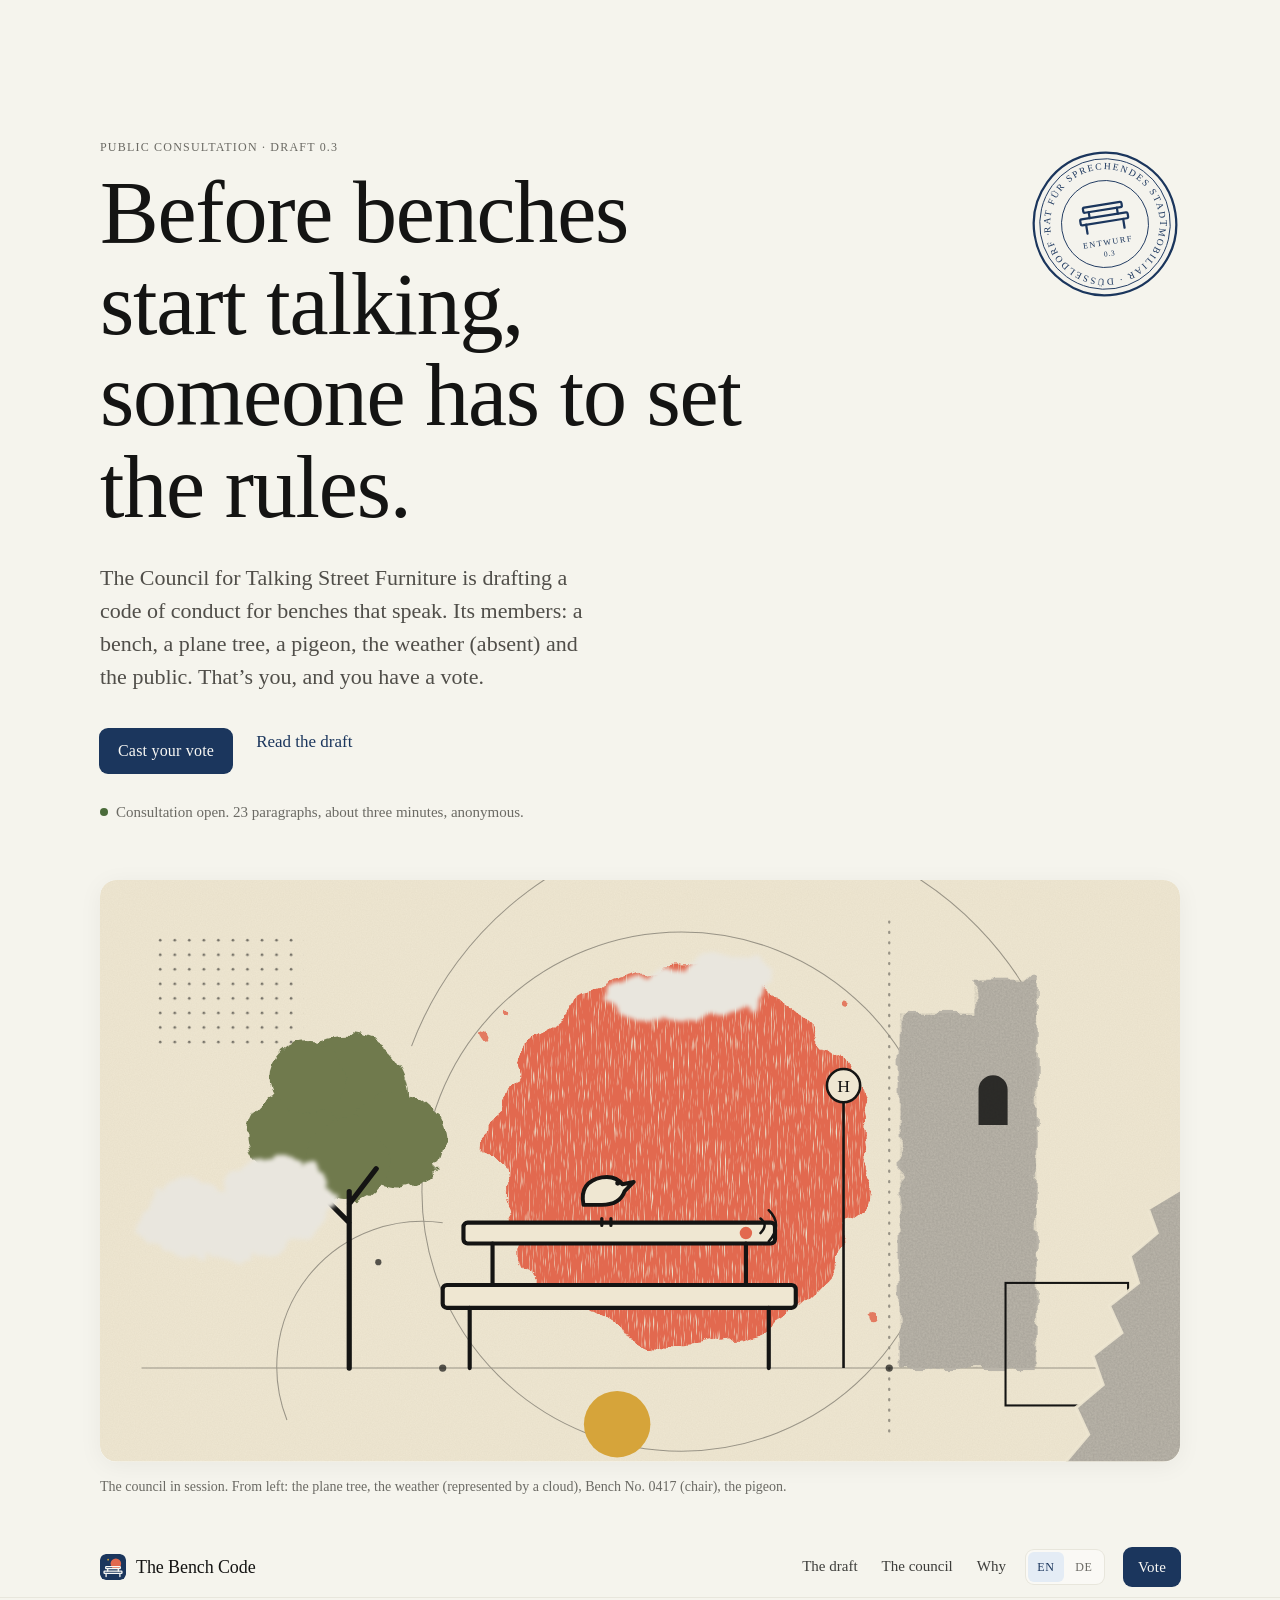
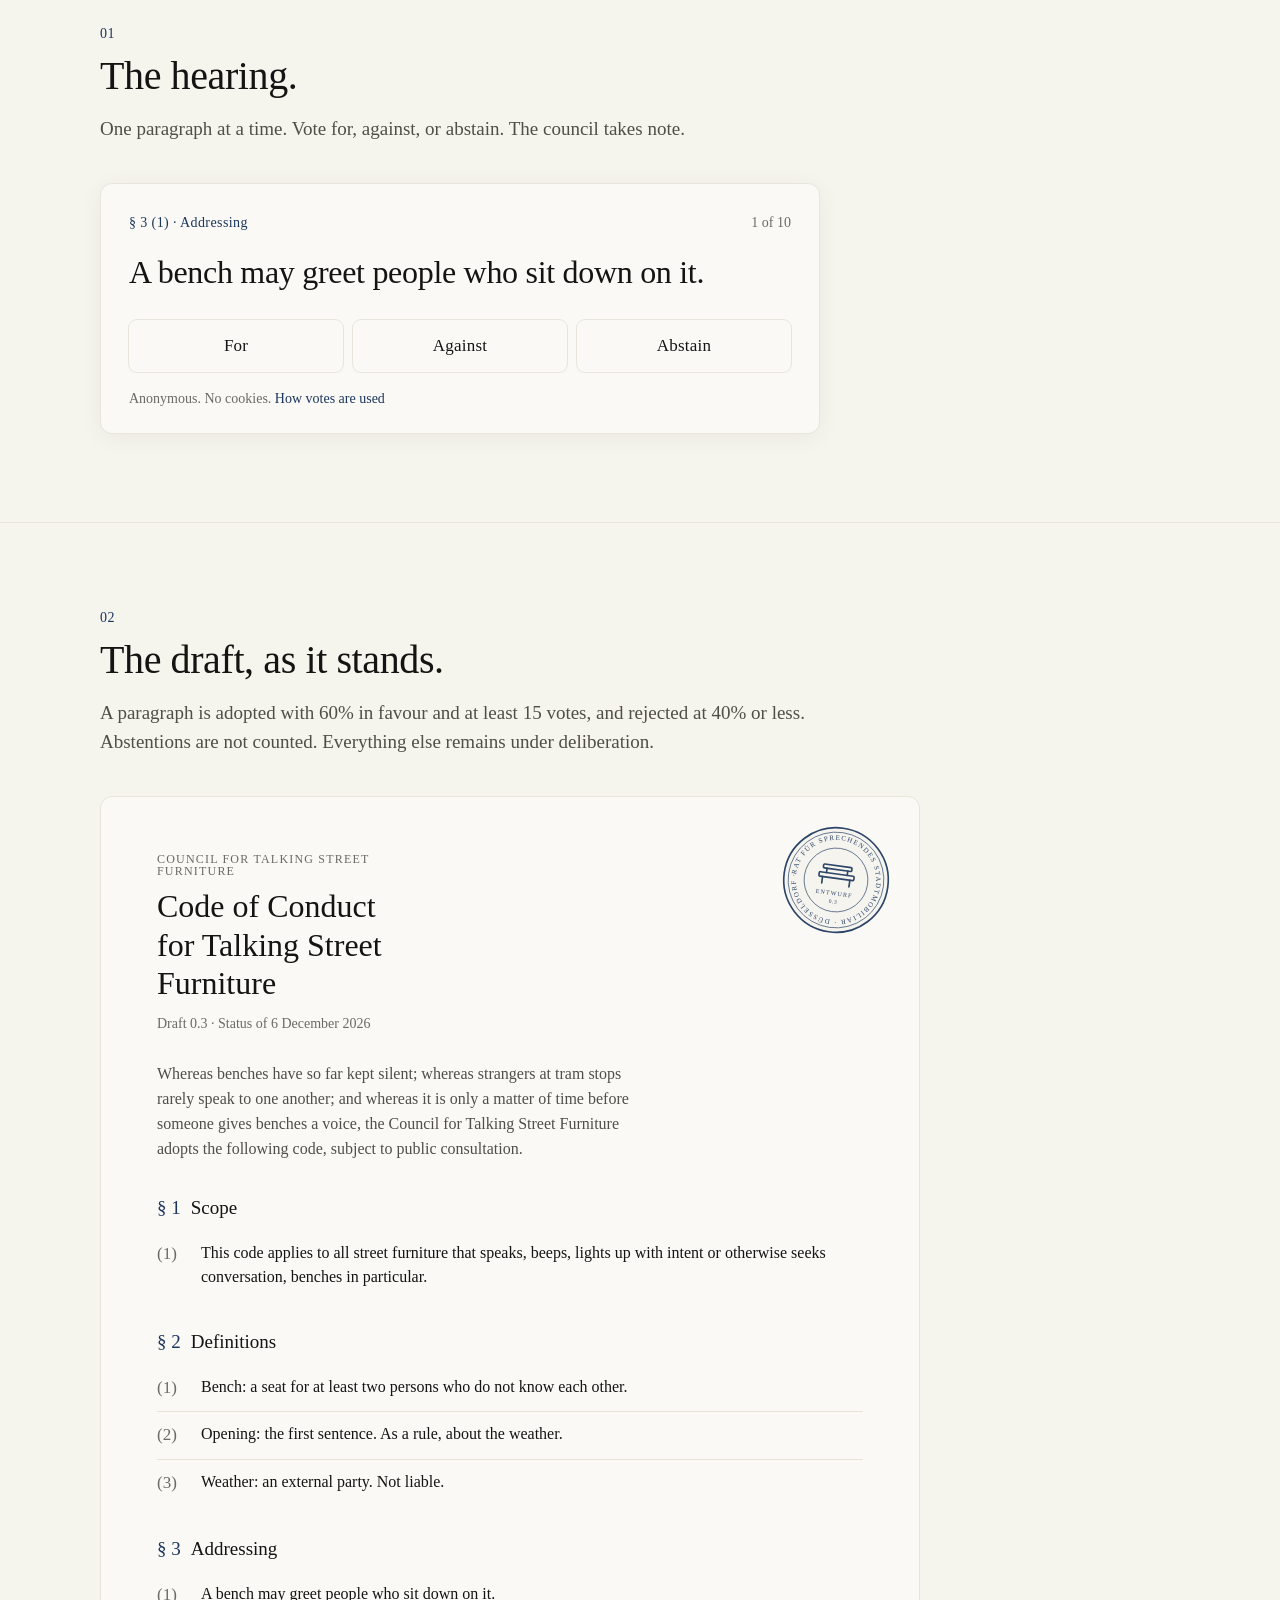
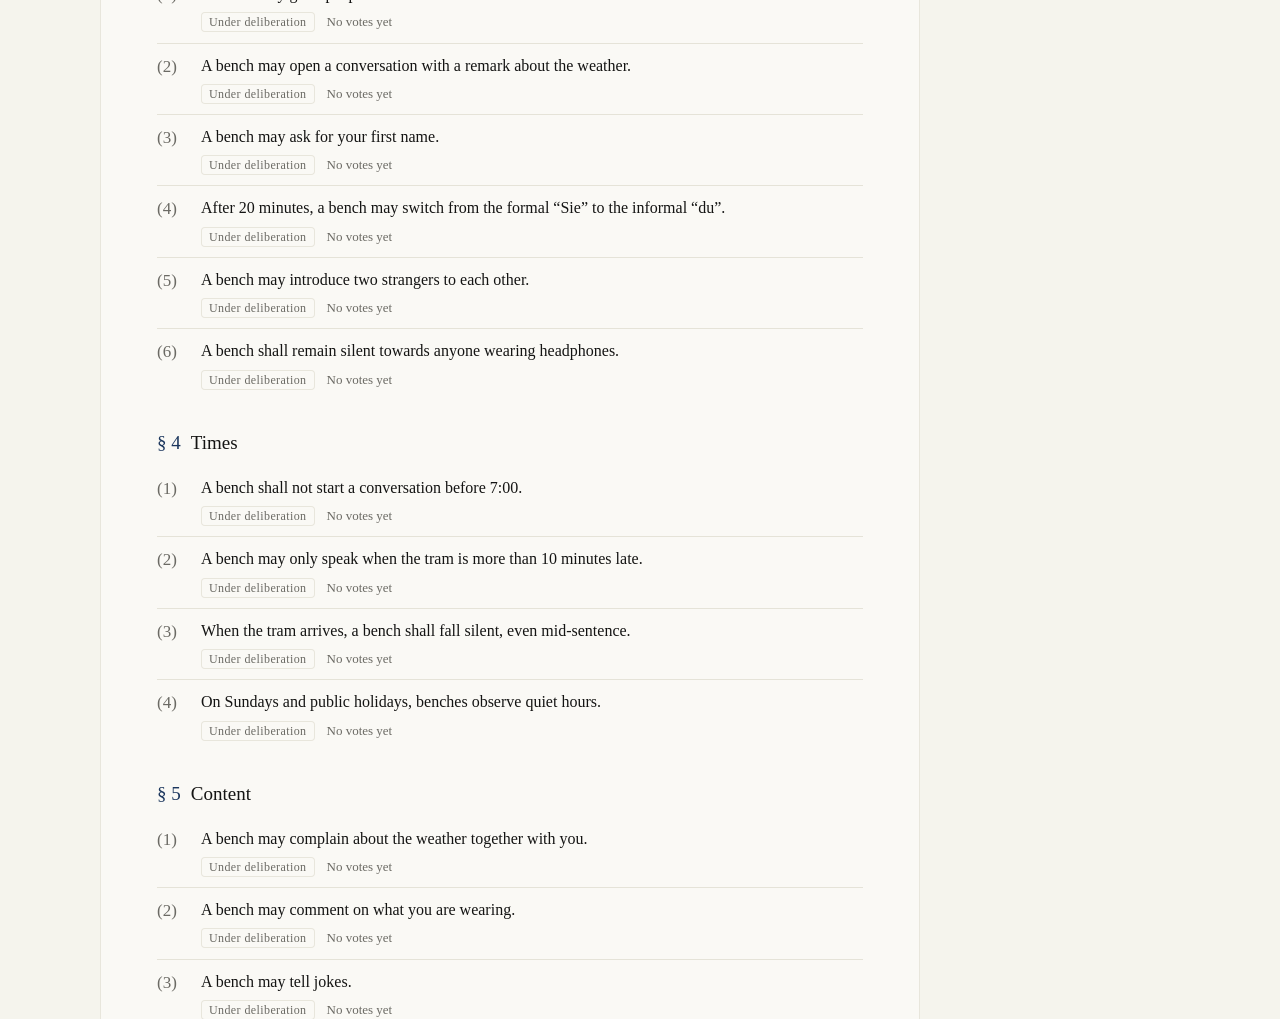
==== commit 95c58cc8: "Refocus on one idea: The Bench Code, a public consultation - The (fictional) Council for Talking Str" ====
--- a/app/index.html
+++ b/app/index.html
@@ -1,347 +1,6 @@
 <!DOCTYPE html>
-<html lang="en" data-title-en="Take a seat · Wetterbank" data-title-de="Platz nehmen · Wetterbank">
-<head>
-<meta charset="utf-8">
-<meta name="viewport" content="width=device-width, initial-scale=1, viewport-fit=cover">
-<title>Take a seat · Wetterbank</title>
-<meta name="description" content="A five-minute encounter at a tram stop: you, a stranger, and a bench that may or may not talk. Part of a research project on interactive public objects.">
-<meta name="theme-color" content="#f5f4ed" media="(prefers-color-scheme: light)">
-<meta name="theme-color" content="#141413" media="(prefers-color-scheme: dark)">
-<meta property="og:type" content="website">
-<meta property="og:title" content="Take a seat · Can a bench start a conversation?">
-<meta property="og:description" content="A five-minute encounter at a Düsseldorf tram stop. You, a stranger, and a bench that may or may not talk.">
-<meta property="og:image" content="https://va3runs.github.io/wetterbank/assets/og.png">
-<meta property="og:url" content="https://va3runs.github.io/wetterbank/app/">
-<meta name="twitter:card" content="summary_large_image">
-<meta name="apple-mobile-web-app-capable" content="yes">
-<meta name="mobile-web-app-capable" content="yes">
-<meta name="apple-mobile-web-app-title" content="Wetterbank">
-<script>try{var d=document.documentElement,t=localStorage.getItem("wb-theme"),l=localStorage.getItem("wb-lang");if(t)d.setAttribute("data-theme",t);if(l==="de"){d.setAttribute("data-lang","de");d.lang="de"}}catch(e){}</script>
-<link rel="manifest" href="../manifest.webmanifest">
-<link rel="icon" type="image/svg+xml" href="../assets/icon.svg">
-<link rel="apple-touch-icon" href="../assets/icon-180.png">
-<link rel="stylesheet" href="../css/wb.css">
-<style>
-body{min-height:100dvh;display:flex;flex-direction:column}
-.top{position:sticky;top:0;z-index:6;display:flex;align-items:center;gap:14px;padding:calc(env(safe-area-inset-top) + 10px) max(20px,env(safe-area-inset-right)) 10px max(20px,env(safe-area-inset-left));background:var(--bg);border-bottom:1px solid var(--border)}
-.top .mark{margin-right:auto}
-.moment{font-size:14px;color:var(--meta);font-variant-numeric:tabular-nums}
-main{flex:1;width:100%;max-width:600px;margin:0 auto;padding:32px max(20px,env(safe-area-inset-left)) 40px}
-.screen{display:none}
-.screen.on{display:block;animation:fade .2s cubic-bezier(.23,1,.32,1)}
-@keyframes fade{from{opacity:0}to{opacity:1}}
-h1{font-size:clamp(40px,10vw,56px);letter-spacing:-.8px;line-height:1.05;margin:0 0 18px}
-.lede{font-size:19px;line-height:1.5;color:var(--muted);margin:0 0 32px}
-.card{margin:0 0 16px}
-.card h2{font-size:19px;margin:0 0 12px}
-.card p{margin:0 0 12px;font-size:16px;line-height:1.5}
-.card p:last-child{margin:0}
-.steps3{list-style:none;margin:0;padding:0;counter-reset:s}
-.steps3 li{counter-increment:s;display:grid;grid-template-columns:32px 1fr;gap:8px;padding:6px 0;font-size:16px;line-height:1.45}
-.steps3 li::before{content:"0" counter(s);color:var(--accent);font-size:14px;letter-spacing:.4px;padding-top:2px;font-variant-numeric:tabular-nums}
-.consent .age{display:flex;gap:12px;align-items:flex-start;margin:16px 0 18px;font-size:16px;line-height:1.45;cursor:pointer}
-.consent .age input{width:20px;height:20px;margin:2px 0 0;accent-color:var(--accent);flex:none}
-.stack{display:grid;gap:10px}
-.stack .btn{width:100%}
-.small{font-size:14px;color:var(--meta);line-height:1.45}
-.preview{display:none;margin:0 0 16px;padding:12px 14px;border-radius:var(--radius);background:var(--tag-faint);border-left:2px solid var(--accent);font-size:15px;line-height:1.45}
-.is-preview .preview{display:block}
-
-/* Stage: a small collage */
-.stage{position:sticky;top:var(--top-h,47px);z-index:4;margin:-32px calc(-1*max(20px,env(safe-area-inset-left))) 8px;padding:12px max(20px,env(safe-area-inset-left));background:var(--bg);border-bottom:1px solid var(--border)}
-.stage svg{width:100%;height:auto;max-height:30vh;margin:0 auto;display:block;border-radius:12px}
-.sc-ln{fill:none;stroke:var(--art-ink);stroke-width:2.4;stroke-linecap:round;stroke-linejoin:round}
-.sc-fill{fill:var(--art-paper)}
-.sc-led{fill:var(--art-ochre);font:500 11px var(--mono)}
-.sc-dot{fill:var(--art-coral)}
-.speaking .sc-dot{animation:blink 1s ease-in-out infinite}
-@keyframes blink{50%{opacity:.25}}
-.sc-wave{fill:none;stroke:var(--art-coral);stroke-width:2;stroke-linecap:round;opacity:0;transition:opacity .2s}
-.speaking .sc-wave{opacity:1}
-.sc-phone{fill:var(--link);opacity:0;transition:opacity .3s}
-.you-phone #you-phone,.st-phone #st-phone{opacity:1}
-.sc-rain{opacity:0;transition:opacity .6s}
-.raining .sc-rain{opacity:1}
-.sc-rain line{stroke:var(--meta);stroke-width:1.4;stroke-linecap:round;opacity:.7;animation:fall .9s linear infinite}
-@keyframes fall{from{transform:translateY(-14px)}to{transform:translateY(14px)}}
-.sc-prop{display:none}
-.p-shopper #prop-shopper,.p-student #prop-student,.p-dog #prop-dog,.pigeon #prop-pigeon{display:inline}
-#stranger{transition:transform .6s cubic-bezier(.23,1,.32,1)}
-.closer #stranger{transform:translateX(-12px)}
-
-/* Dialogue */
-.log{display:flex;flex-direction:column;gap:12px;padding:12px 0 20px}
-.msg{max-width:88%;animation:pop .2s cubic-bezier(.23,1,.32,1)}
-@keyframes pop{from{opacity:0;transform:translateY(4px)}to{opacity:1;transform:none}}
-.msg .who{display:block;font-size:12px;letter-spacing:1.2px;text-transform:uppercase;color:var(--meta);margin:0 0 6px}
-.msg .b{padding:12px 14px;border-radius:var(--radius);line-height:1.45;font-size:17px}
-.m-narr{max-width:100%;color:var(--muted);font-size:16px;line-height:1.5}
-.m-display{align-self:flex-start;max-width:100%}
-.m-display span{display:inline-block;background:var(--surface-warm);color:var(--fg-2);font:500 13px var(--mono);padding:5px 9px;border-radius:4px;letter-spacing:.4px}
-.m-bench .b{background:var(--tag-faint);border-left:2px solid var(--accent);border-radius:0 var(--radius) var(--radius) 0}
-.m-bench .who{color:var(--accent)}
-:root[data-theme="dark"] .m-bench .who{color:var(--link)}
-@media (prefers-color-scheme:dark){:root:not([data-theme="light"]) .m-bench .who{color:var(--link)}}
-.m-stranger .b{background:var(--surface);box-shadow:var(--ring)}
-.m-you{align-self:flex-end}
-.m-you .who{text-align:right}
-.m-you .b{background:var(--surface-warm);color:var(--fg)}
-.choices{position:sticky;bottom:0;z-index:4;margin:0 calc(-1*max(20px,env(safe-area-inset-left)));padding:14px max(20px,env(safe-area-inset-left)) calc(14px + env(safe-area-inset-bottom));background:var(--bg);border-top:1px solid var(--border)}
-.choices .q{font-size:12px;letter-spacing:1.2px;text-transform:uppercase;color:var(--meta);margin:0 0 10px}
-.choices .stack .btn{justify-content:flex-start;text-align:left;white-space:normal;line-height:1.35;padding:12px 14px;background:var(--surface);color:var(--fg);box-shadow:var(--ring)}
-.choices .stack .btn:hover{box-shadow:0 0 0 1px var(--accent),var(--whisper)}
-.choices .stack .btn-primary{background:var(--accent);color:var(--accent-on);box-shadow:0 0 0 1px var(--accent);justify-content:center}
-.choices[aria-busy="true"] .btn{opacity:.4;pointer-events:none}
-
-/* Survey */
-.field{border:0;padding:0;margin:0 0 30px}
-.field legend{font-size:19px;margin:0 0 12px;padding:0;line-height:1.35}
-.opts{display:flex;flex-wrap:wrap;gap:8px}
-.opts label{position:relative}
-.opts input{position:absolute;opacity:0;inset:0;margin:0;cursor:pointer}
-.opts span{display:inline-flex;align-items:center;min-height:44px;padding:8px 14px;border-radius:var(--radius);box-shadow:var(--ring);background:var(--surface);font-size:16px;cursor:pointer}
-.opts input:checked+span{background:var(--tag-soft);color:var(--accent);box-shadow:0 0 0 1px var(--accent)}
-:root[data-theme="dark"] .opts input:checked+span{color:var(--fg)}
-@media (prefers-color-scheme:dark){:root:not([data-theme="light"]) .opts input:checked+span{color:var(--fg)}}
-.opts input:focus-visible+span{box-shadow:0 0 0 2px var(--accent)}
-.likert{display:grid;grid-template-columns:repeat(5,1fr);gap:8px}
-.likert span{justify-content:center;width:100%;font-variant-numeric:tabular-nums}
-.likert-ends{display:flex;justify-content:space-between;font-size:14px;color:var(--meta);margin-top:8px}
-textarea.open{display:block;width:100%;min-height:96px;font:inherit;font-size:max(16px,1rem);color:var(--fg);background:var(--surface);border:0;box-shadow:var(--ring);border-radius:var(--radius);padding:12px 14px;resize:vertical}
-textarea.open:focus{outline:none;box-shadow:0 0 0 1px var(--accent)}
-details.more{margin:0 0 28px}
-details.more summary{cursor:pointer;color:var(--link);margin-bottom:18px}
-
-/* Results */
-.outcome{font-size:clamp(30px,7vw,40px);letter-spacing:-.5px;line-height:1.15;margin:0 0 14px}
-.benches{list-style:none;margin:0;padding:0}
-.benches li{padding:12px 0;border-top:1px solid var(--border);font-size:16px;line-height:1.45}
-.benches li b{display:block;margin-bottom:2px}
-.benches li.yours b{color:var(--accent)}
-:root[data-theme="dark"] .benches li.yours b{color:var(--link)}
-@media (prefers-color-scheme:dark){:root:not([data-theme="light"]) .benches li.yours b{color:var(--link)}}
-.benches li.yours b::after{content:" · yours";color:var(--meta)}
-html[data-lang="de"] .benches li.yours b::after{content:" · Ihre"}
-.benches li span{color:var(--muted)}
-.stats{width:100%;border-collapse:collapse;font-size:15px;font-variant-numeric:tabular-nums}
-.stats th,.stats td{padding:10px 4px;border-top:1px solid var(--border);text-align:right;font-weight:400}
-.stats th:first-child,.stats td:first-child{text-align:left}
-.stats thead th{border-top:0;color:var(--meta);font-size:13px;vertical-align:bottom;line-height:1.3}
-.stats tr.yours td{color:var(--accent)}
-.code{font:500 18px var(--mono);letter-spacing:1px}
-.row{display:flex;flex-wrap:wrap;gap:10px;margin:28px 0}
-</style>
-</head>
-<body>
-<header class="top">
-  <a class="mark" href="../"><img src="../assets/icon.svg" alt="" width="26" height="26"><span>Wetterbank</span></a>
-  <span class="moment" id="moment" aria-live="polite"></span>
-  <div class="lang-switch" role="group" aria-label="Language / Sprache"><button type="button" value="en" aria-pressed="true">EN</button><button type="button" value="de" aria-pressed="false">DE</button></div>
-</header>
-
-<main>
-  <!-- 1. Intro and consent -->
-  <section class="screen on" id="s-intro" aria-labelledby="h-intro">
-    <p class="eyebrow"><span lang="en">An online encounter · about 5 minutes</span><span lang="de">Eine Online-Begegnung · etwa 5 Minuten</span></p>
-    <h1 id="h-intro"><span lang="en">Take a seat.</span><span lang="de">Nehmen Sie Platz.</span></h1>
-    <p class="lede"><span lang="en">A tram stop in Düsseldorf. The tram is late. A stranger sits down next to you. And the bench you are sitting on may or may not start talking.</span><span lang="de">Eine Straßenbahnhaltestelle in Düsseldorf. Die Bahn ist zu spät. Neben Ihnen sitzt eine fremde Person. Und die Bank, auf der Sie sitzen, fängt vielleicht an zu reden. Vielleicht auch nicht.</span></p>
-
-    <div class="card">
-      <h2><span lang="en">What happens</span><span lang="de">Was passiert</span></h2>
-      <ol class="steps3">
-        <li><span lang="en">Five short moments at the stop. You decide what you do.</span><span lang="de">Fünf kurze Momente an der Haltestelle. Sie entscheiden, was Sie tun.</span></li>
-        <li><span lang="en">A few questions about how it felt.</span><span lang="de">Ein paar Fragen dazu, wie es sich angefühlt hat.</span></li>
-        <li><span lang="en">You see which bench you met, and how others reacted.</span><span lang="de">Sie sehen, welcher Bank Sie begegnet sind und wie andere reagiert haben.</span></li>
-      </ol>
-    </div>
-
-    <div class="card consent">
-      <h2><span lang="en">Your answers and this research</span><span lang="de">Ihre Antworten und diese Forschung</span></h2>
-      <p lang="en">This is part of a self-initiated research project on how interactive public objects shape encounters between strangers. If you agree, your choices and answers are stored <b>anonymously</b>: no name, no email, no IP address, no cookies. You can stop at any time; nothing is stored about the parts you didn’t finish except which bench you were given.</p>
-      <p lang="de">Dies ist Teil eines selbst initiierten Forschungsprojekts darüber, wie interaktive Objekte im öffentlichen Raum Begegnungen zwischen Fremden prägen. Wenn Sie zustimmen, werden Ihre Entscheidungen und Antworten <b>anonym</b> gespeichert: kein Name, keine E-Mail, keine IP-Adresse, keine Cookies. Sie können jederzeit abbrechen; von unvollständigen Durchläufen wird nur gespeichert, welche Bank Sie bekommen haben.</p>
-      <label class="age"><input type="checkbox" id="adult"><span><span lang="en">I am 18 or older and I agree that my anonymous answers are used for this research.</span><span lang="de">Ich bin mindestens 18 Jahre alt und einverstanden, dass meine anonymen Antworten für diese Forschung verwendet werden.</span></span></label>
-      <p class="preview" role="note"><span lang="en"><b>Preview mode.</b> Data collection is not switched on yet, so nothing is stored either way.</span><span lang="de"><b>Vorschau.</b> Die Datenerhebung ist noch nicht eingeschaltet, es wird also in keinem Fall etwas gespeichert.</span></p>
-      <div class="stack">
-        <button class="btn btn-primary" id="sit-share" type="button" disabled><span lang="en">Sit down and share my answers</span><span lang="de">Hinsetzen und Antworten teilen</span></button>
-        <button class="btn btn-quiet" id="sit-private" type="button"><span lang="en">Just sit (store nothing)</span><span lang="de">Nur sitzen (nichts speichern)</span></button>
-      </div>
-      <p class="small" style="margin-top:.8rem"><a href="../privacy.html#participants"><span lang="en">Participant information and privacy</span><span lang="de">Teilnahmeinformation und Datenschutz</span></a></p>
-    </div>
-  </section>
-
-  <!-- 2. The encounter -->
-  <section class="screen" id="s-play" aria-label="Encounter">
-    <div class="stage" id="stage">
-      <svg viewBox="0 0 360 190" role="img" aria-labelledby="scene-title">
-        <title id="scene-title">A tram stop: a bench with you on the left and a stranger on the right, a plane tree, a coral evening sun, and a concrete shelter with a display showing the delay.</title>
-        <defs>
-          <filter id="s-brush" x="-25%" y="-25%" width="150%" height="150%"><feTurbulence type="fractalNoise" baseFrequency="0.05" numOctaves="3" seed="11" result="n1"/><feDisplacementMap in="SourceGraphic" in2="n1" scale="16" xChannelSelector="R" yChannelSelector="G" result="d"/><feTurbulence type="fractalNoise" baseFrequency="1.6 0.12" numOctaves="2" seed="4" result="n2"/><feColorMatrix in="n2" type="matrix" values="0 0 0 0 0  0 0 0 0 0  0 0 0 0 0  0 0 0 -3.4 2.9" result="dry"/><feComposite in="d" in2="dry" operator="in"/></filter>
-          <filter id="s-rough" x="-20%" y="-20%" width="140%" height="140%"><feTurbulence type="fractalNoise" baseFrequency="0.09" numOctaves="3" seed="2"/><feDisplacementMap in="SourceGraphic" scale="6" xChannelSelector="R" yChannelSelector="G"/></filter>
-          <filter id="s-grain" x="0" y="0" width="100%" height="100%"><feTurbulence type="fractalNoise" baseFrequency="1.2" numOctaves="2" stitchTiles="stitch"/><feColorMatrix type="matrix" values="0 0 0 0 0.35  0 0 0 0 0.3  0 0 0 0 0.2  0 0 0 0.10 0"/></filter>
-          <filter id="s-concrete" x="0" y="0" width="100%" height="100%"><feTurbulence type="fractalNoise" baseFrequency="0.9" numOctaves="3" seed="21"/><feColorMatrix type="matrix" values="0 0 0 0 0.2  0 0 0 0 0.19  0 0 0 0 0.17  0 0 0 0.35 -0.05"/></filter>
-          <pattern id="s-dots" width="7" height="7" patternUnits="userSpaceOnUse"><circle cx="1" cy="1" r=".8" style="fill:var(--art-ink)"/></pattern>
-          <clipPath id="s-shelter"><rect x="284" y="30" width="58" height="146"/></clipPath>
-        </defs>
-        <rect width="360" height="190" style="fill:var(--art-paper)"/>
-        <rect width="360" height="190" filter="url(#s-grain)"/>
-        <rect x="14" y="12" width="56" height="35" fill="url(#s-dots)" opacity=".5"/>
-        <g fill="none" style="stroke:var(--art-ink)" stroke-width=".7" opacity=".35"><circle cx="182" cy="104" r="92"/><path d="M262 12V186" stroke-dasharray="1 5" stroke-linecap="round" stroke-width="1.4"/></g>
-        <g filter="url(#s-brush)"><circle cx="184" cy="88" r="58" style="fill:var(--art-coral)"/></g>
-        <!-- tree -->
-        <g filter="url(#s-rough)" style="fill:var(--art-olive)"><circle cx="48" cy="62" r="24"/><circle cx="30" cy="76" r="17"/><circle cx="66" cy="78" r="18"/><circle cx="48" cy="84" r="15"/></g>
-        <path class="sc-ln" d="M48 176V96M48 112l-11-11M48 104l10-12" stroke-width="3"/>
-        <!-- shelter with display -->
-        <g filter="url(#s-rough)"><rect x="286" y="32" width="54" height="144" style="fill:var(--art-concrete)"/></g>
-        <g clip-path="url(#s-shelter)"><rect x="284" y="30" width="58" height="146" filter="url(#s-concrete)"/></g>
-        <rect x="290" y="46" width="46" height="30" rx="2" style="fill:#1d1c1a"/>
-        <text class="sc-led" x="295" y="58">U79</text>
-        <text class="sc-led" x="331" y="71" text-anchor="end" id="led">12'</text>
-        <!-- ground -->
-        <path d="M0 176H360" style="stroke:var(--art-ink)" stroke-width=".8" opacity=".4"/>
-        <circle cx="244" cy="178" r="8" style="fill:var(--art-ochre)"/>
-        <!-- bench back -->
-        <rect class="sc-ln sc-fill" x="104" y="96" width="156" height="9" rx="2"/>
-        <circle class="sc-dot" cx="246" cy="100.5" r="2.6"/>
-        <path class="sc-wave" d="M252 92q5 4 0 9M257 88q8 7 0 17"/>
-        <!-- you -->
-        <g id="you">
-          <circle class="sc-ln sc-fill" cx="140" cy="80" r="9"/>
-          <path class="sc-ln" d="M140 89v38M140 98l-11 22M140 98l11 22M134 133l-3 43M146 133l3 43"/>
-          <rect id="you-phone" class="sc-phone" x="147" y="104" width="7" height="11" rx="1.5"/>
-        </g>
-        <!-- stranger -->
-        <g id="stranger">
-          <circle class="sc-ln sc-fill" cx="224" cy="80" r="9"/>
-          <path class="sc-ln" d="M224 89v38M224 98l-11 22M224 98l11 22M218 133l-3 43M230 133l3 43"/>
-          <rect id="st-phone" class="sc-phone" x="210" y="104" width="7" height="11" rx="1.5"/>
-          <g id="prop-student" class="sc-prop"><path class="sc-ln" d="M214 80a10 10 0 0 1 20 0"/><rect class="sc-ln sc-fill" x="212" y="78" width="4" height="7" rx="1.5"/><rect class="sc-ln sc-fill" x="232" y="78" width="4" height="7" rx="1.5"/></g>
-        </g>
-        <!-- bench seat and legs -->
-        <rect class="sc-ln sc-fill" x="96" y="127" width="172" height="9" rx="2"/>
-        <path class="sc-ln" d="M106 136v40M258 136v40"/>
-        <!-- props -->
-        <g id="prop-shopper" class="sc-prop"><path class="sc-ln sc-fill" d="M172 127l3-20h16l3 20z"/><path class="sc-ln" d="M177 107q6-9 12 0"/><circle cx="186" cy="170" r="4" style="fill:var(--art-coral)"/></g>
-        <g id="prop-dog" class="sc-prop"><path class="sc-ln sc-fill" d="M262 166h22q6 0 6-6v-2h-30z"/><circle class="sc-ln sc-fill" cx="292" cy="152" r="6"/><path class="sc-ln" d="M296 147l3-5M264 166v10M282 166v10M260 160l-6-6M232 120l26 36"/></g>
-        <g id="prop-pigeon" class="sc-prop"><path class="sc-ln sc-fill" d="M168 174q-2-10 8-12q6-1 9 3l5-1-4 4q-2 6-10 6z"/><circle cx="183" cy="164" r="1" style="fill:var(--art-ink)"/></g>
-        <!-- rain -->
-        <g class="sc-rain" aria-hidden="true">
-          <line x1="20" y1="20" x2="17" y2="30"/><line x1="70" y1="10" x2="67" y2="20"/><line x1="110" y1="30" x2="107" y2="40"/><line x1="150" y1="14" x2="147" y2="24"/><line x1="190" y1="36" x2="187" y2="46"/><line x1="230" y1="18" x2="227" y2="28"/><line x1="268" y1="8" x2="265" y2="18"/><line x1="40" y1="120" x2="37" y2="130"/><line x1="86" y1="140" x2="83" y2="150"/><line x1="300" y1="100" x2="297" y2="110"/><line x1="350" y1="140" x2="347" y2="150"/><line x1="200" y1="150" x2="197" y2="160"/><line x1="130" y1="56" x2="127" y2="66"/><line x1="350" y1="62" x2="347" y2="72"/>
-        </g>
-      </svg>
-    </div>
-    <div class="log" id="log" aria-live="polite"></div>
-    <div class="choices" id="choices">
-      <p class="q" id="q"><span lang="en">What do you do?</span><span lang="de">Was tun Sie?</span></p>
-      <div class="stack" id="opts"></div>
-    </div>
-  </section>
-
-  <!-- 3. Questions -->
-  <section class="screen" id="s-survey" aria-labelledby="h-survey">
-    <p class="eyebrow"><span lang="en">The tram has gone</span><span lang="de">Die Bahn ist weg</span></p>
-    <h1 id="h-survey" style="font-size:clamp(1.8rem,6vw,2.4rem)"><span lang="en">A few questions.</span><span lang="de">Ein paar Fragen.</span></h1>
-    <p class="lede" style="font-size:1rem"><span lang="en">All optional. There are no right answers.</span><span lang="de">Alle freiwillig. Es gibt keine richtigen Antworten.</span></p>
-    <form id="survey">
-      <fieldset class="field"><legend><span lang="en">Who did you mostly talk to?</span><span lang="de">Mit wem haben Sie hauptsächlich geredet?</span></legend>
-        <div class="opts">
-          <label><input type="radio" name="who" value="stranger"><span><span lang="en">The stranger</span><span lang="de">Mit der fremden Person</span></span></label>
-          <label><input type="radio" name="who" value="bench"><span><span lang="en">The bench</span><span lang="de">Mit der Bank</span></span></label>
-          <label><input type="radio" name="who" value="both"><span><span lang="en">Both</span><span lang="de">Mit beiden</span></span></label>
-          <label><input type="radio" name="who" value="nobody"><span><span lang="en">Nobody</span><span lang="de">Mit niemandem</span></span></label>
-        </div></fieldset>
-
-      <fieldset class="field"><legend><span lang="en">Whose idea was the first real conversation?</span><span lang="de">Von wem ging das erste echte Gespräch aus?</span></legend>
-        <div class="opts">
-          <label><input type="radio" name="credit" value="me"><span><span lang="en">Mine</span><span lang="de">Von mir</span></span></label>
-          <label><input type="radio" name="credit" value="bench"><span><span lang="en">The bench’s</span><span lang="de">Von der Bank</span></span></label>
-          <label><input type="radio" name="credit" value="stranger"><span><span lang="en">The stranger’s</span><span lang="de">Von der fremden Person</span></span></label>
-          <label><input type="radio" name="credit" value="thing"><span><span lang="en">Something else (an apple, a dog …)</span><span lang="de">Etwas anderem (ein Apfel, ein Hund …)</span></span></label>
-          <label><input type="radio" name="credit" value="none"><span><span lang="en">There wasn’t one</span><span lang="de">Es gab keins</span></span></label>
-        </div></fieldset>
-
-      <div id="likerts"></div>
-
-      <fieldset class="field"><legend><span lang="en">In real life, how often do you talk to strangers while waiting somewhere?</span><span lang="de">Wie oft reden Sie im echten Leben mit Fremden, während Sie irgendwo warten?</span></legend>
-        <div class="opts">
-          <label><input type="radio" name="real" value="never"><span><span lang="en">Never</span><span lang="de">Nie</span></span></label>
-          <label><input type="radio" name="real" value="rarely"><span><span lang="en">Rarely</span><span lang="de">Selten</span></span></label>
-          <label><input type="radio" name="real" value="sometimes"><span><span lang="en">Sometimes</span><span lang="de">Manchmal</span></span></label>
-          <label><input type="radio" name="real" value="often"><span><span lang="en">Often</span><span lang="de">Oft</span></span></label>
-        </div></fieldset>
-
-      <fieldset class="field"><legend><label for="open"><span lang="en">What should a public object never say to you?</span><span lang="de">Was sollte ein Objekt im öffentlichen Raum niemals zu Ihnen sagen?</span></label></legend>
-        <textarea class="open" id="open" maxlength="500" data-en="Optional. Please don’t write names or personal details." data-de="Freiwillig. Bitte keine Namen oder persönlichen Angaben." data-i18n-attr="placeholder" placeholder="Optional. Please don’t write names or personal details."></textarea>
-      </fieldset>
-
-      <details class="more">
-        <summary><span lang="en">About you (optional, helps compare groups)</span><span lang="de">Über Sie (freiwillig, hilft beim Vergleichen)</span></summary>
-        <fieldset class="field"><legend><span lang="en">Age</span><span lang="de">Alter</span></legend>
-          <div class="opts">
-            <label><input type="radio" name="age" value="18-24"><span>18–24</span></label>
-            <label><input type="radio" name="age" value="25-34"><span>25–34</span></label>
-            <label><input type="radio" name="age" value="35-49"><span>35–49</span></label>
-            <label><input type="radio" name="age" value="50-64"><span>50–64</span></label>
-            <label><input type="radio" name="age" value="65+"><span>65+</span></label>
-          </div></fieldset>
-        <fieldset class="field"><legend><span lang="en">Do you live in Germany?</span><span lang="de">Leben Sie in Deutschland?</span></legend>
-          <div class="opts">
-            <label><input type="radio" name="germany" value="yes"><span><span lang="en">Yes</span><span lang="de">Ja</span></span></label>
-            <label><input type="radio" name="germany" value="no"><span><span lang="en">No</span><span lang="de">Nein</span></span></label>
-          </div></fieldset>
-        <fieldset class="field"><legend><span lang="en">Is German your first language?</span><span lang="de">Ist Deutsch Ihre Erstsprache?</span></legend>
-          <div class="opts">
-            <label><input type="radio" name="german" value="yes"><span><span lang="en">Yes</span><span lang="de">Ja</span></span></label>
-            <label><input type="radio" name="german" value="no"><span><span lang="en">No</span><span lang="de">Nein</span></span></label>
-          </div></fieldset>
-      </details>
-
-      <div class="stack">
-        <button class="btn btn-primary" type="submit"><span lang="en">See what happened</span><span lang="de">Ergebnis ansehen</span></button>
-      </div>
-    </form>
-  </section>
-
-  <!-- 4. Result -->
-  <section class="screen" id="s-result" aria-labelledby="h-result">
-    <p class="eyebrow"><span lang="en">What happened</span><span lang="de">Was passiert ist</span></p>
-    <h1 class="outcome" id="h-result"></h1>
-    <p id="via" class="lede" style="font-size:1rem"></p>
-
-    <div class="card">
-      <h2 id="yourbench"></h2>
-      <p id="yourbench-about"></p>
-      <p class="small"><span lang="en">Everyone gets one of five benches at random. The stranger is scripted: they react to what you do, but they are not a real person. What this tells us is what people choose, and how it feels, when an object joins the encounter.</span><span lang="de">Alle bekommen zufällig eine von fünf Bänken. Die fremde Person ist geskriptet: Sie reagiert auf Ihr Verhalten, ist aber kein echter Mensch. Was wir daraus lernen: wie Menschen sich entscheiden, und wie es sich anfühlt, wenn ein Objekt an der Begegnung teilnimmt.</span></p>
-    </div>
-
-    <div class="card">
-      <h2><span lang="en">The five benches</span><span lang="de">Die fünf Bänke</span></h2>
-      <ul class="benches" id="benches"></ul>
-    </div>
-
-    <div class="card" id="stats-card">
-      <h2><span lang="en">How others reacted</span><span lang="de">Wie andere reagiert haben</span></h2>
-      <div id="stats"></div>
-    </div>
-
-    <div class="card" id="code-card" hidden>
-      <h2><span lang="en">Your participation code</span><span lang="de">Ihr Teilnahmecode</span></h2>
-      <p><span class="code" id="code"></span></p>
-      <p class="small"><span lang="en">Your answers were saved anonymously. If you want them deleted, email this code to</span><span lang="de">Ihre Antworten wurden anonym gespeichert. Wenn Sie sie löschen lassen möchten, schicken Sie diesen Code an</span> <a href="mailto:varuns@ik.me?subject=Wetterbank%20deletion">varuns@ik.me</a>.</p>
-    </div>
-
-    <div class="row">
-      <button class="btn btn-primary" id="again" type="button"><span lang="en">Sit again, different bench</span><span lang="de">Nochmal, andere Bank</span></button>
-      <button class="btn btn-quiet" id="share" type="button"><span lang="en">Share</span><span lang="de">Teilen</span></button>
-      <a class="btn btn-quiet" href="../#research"><span lang="en">About the research</span><span lang="de">Zur Forschung</span></a>
-    </div>
-    <p class="small" id="shared-msg" role="status"></p>
-  </section>
-</main>
-
-<script src="../js/config.js"></script>
-<script src="../js/wetterbank.js"></script>
-<script src="../js/collect.js"></script>
-<script src="../js/encounter.js"></script>
-<script src="../js/sit.js"></script>
-</body>
-</html>
+<html lang="en"><head><meta charset="utf-8"><meta name="viewport" content="width=device-width, initial-scale=1">
+<title>Moved · The Bench Code</title><meta name="robots" content="noindex">
+<meta http-equiv="refresh" content="0; url=../#hearing">
+<link rel="canonical" href="https://va3runs.github.io/wetterbank/"></head>
+<body style="font-family:Charter,Georgia,serif;background:#f5f4ed;color:#141413;padding:2rem"><p>The bench has moved. <a href="../#hearing">Go to the public consultation</a>.</p></body></html>
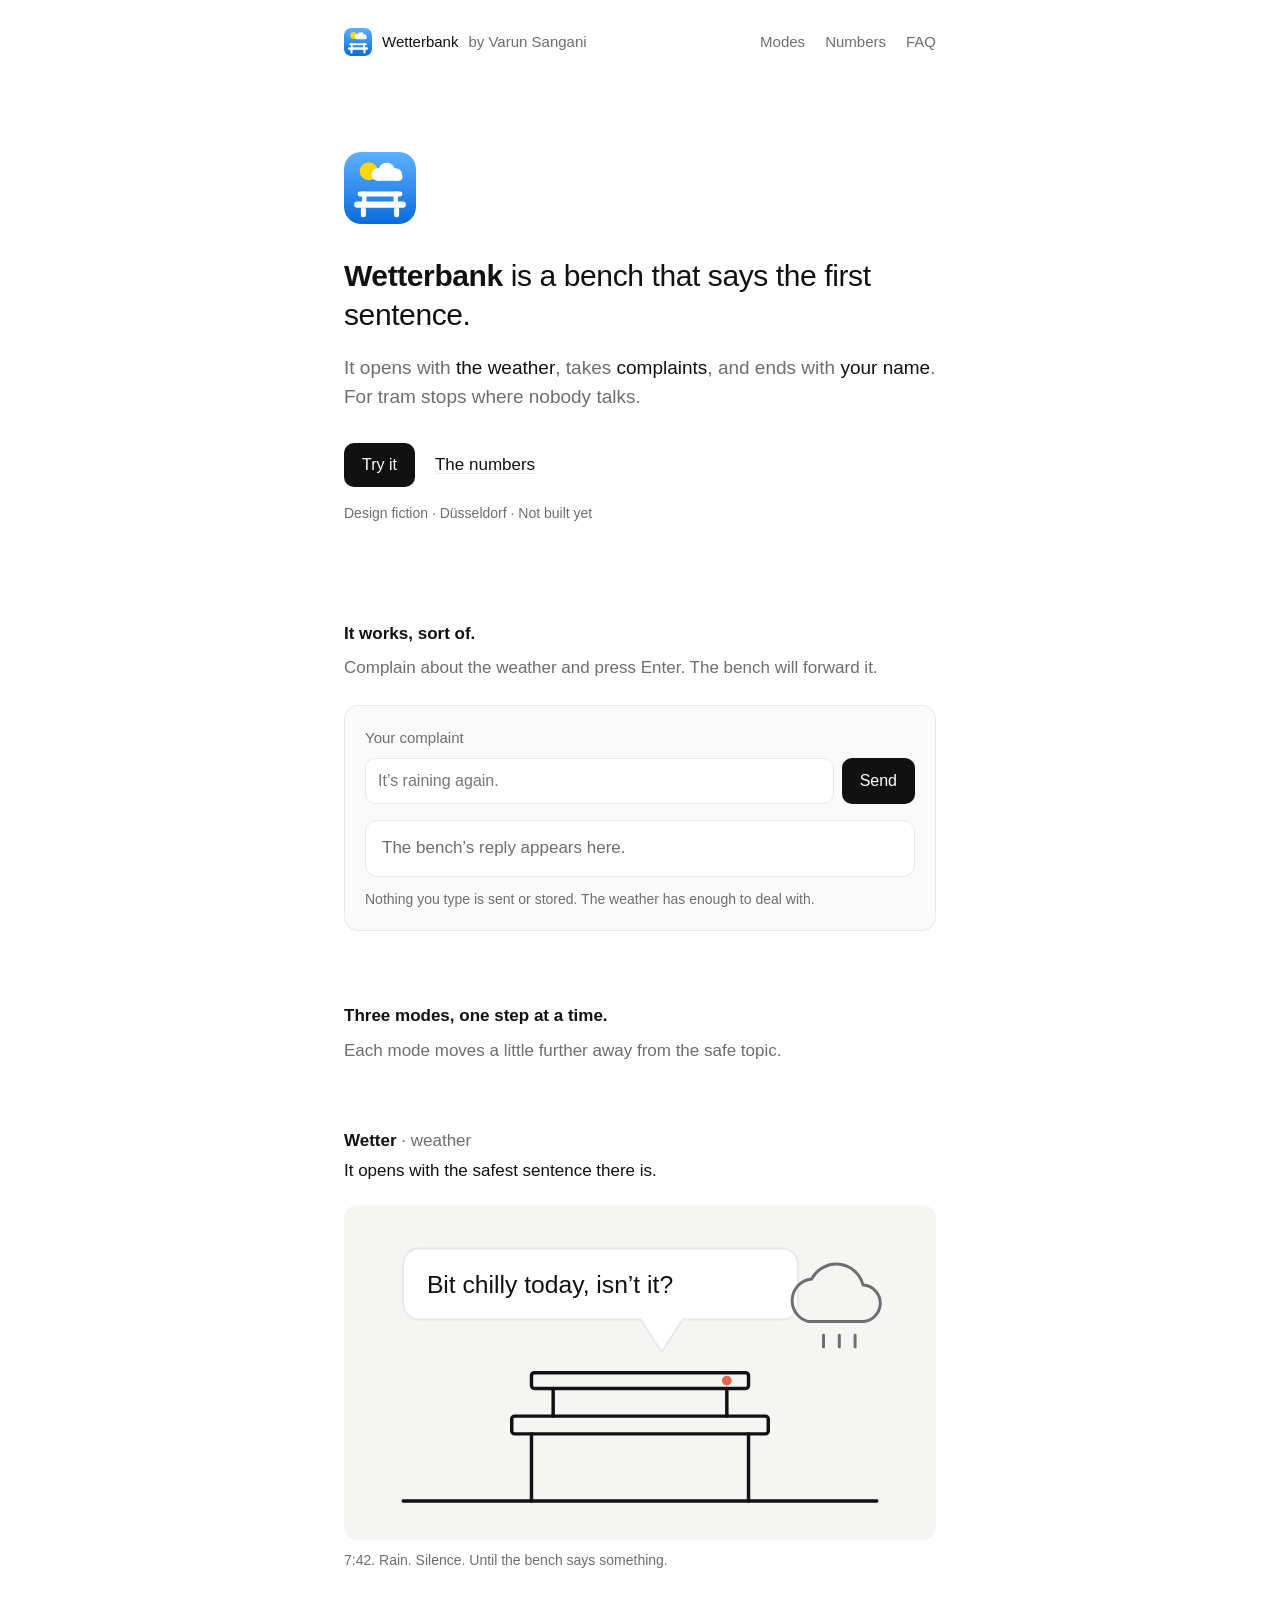
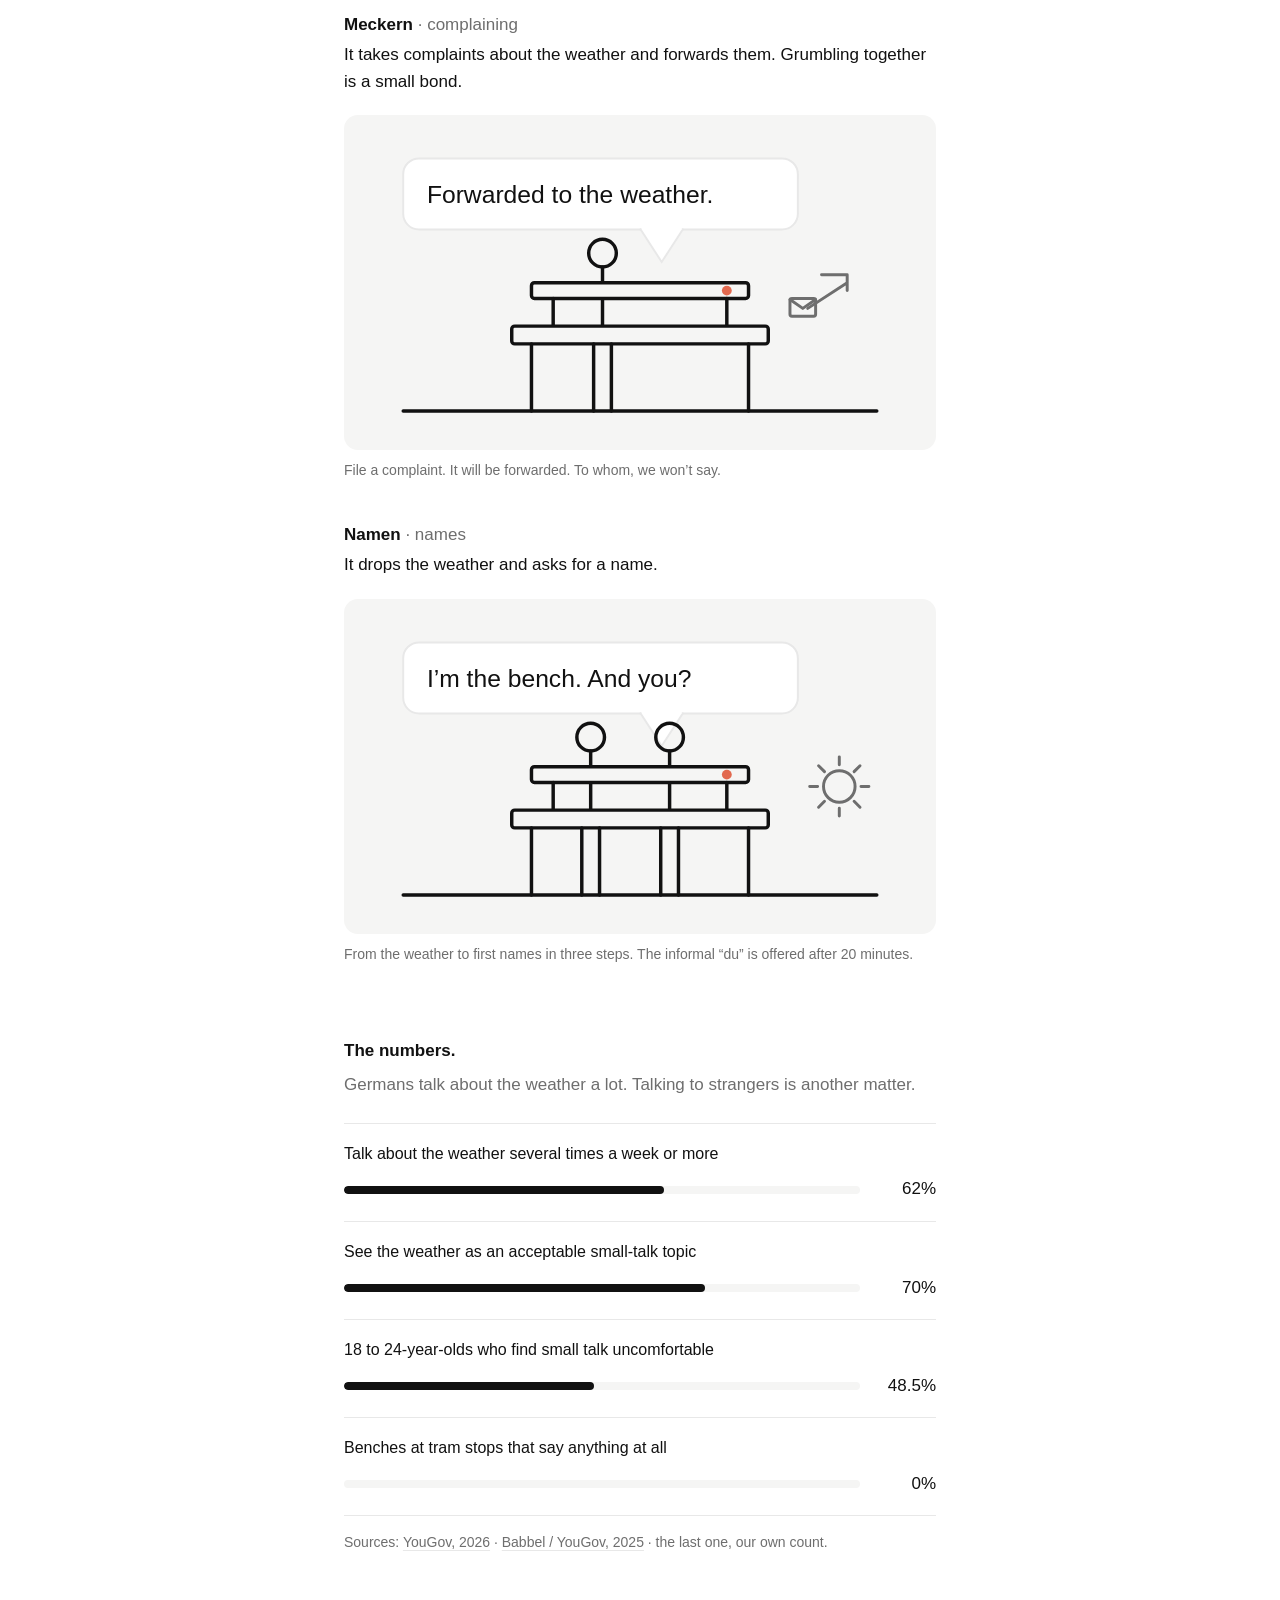
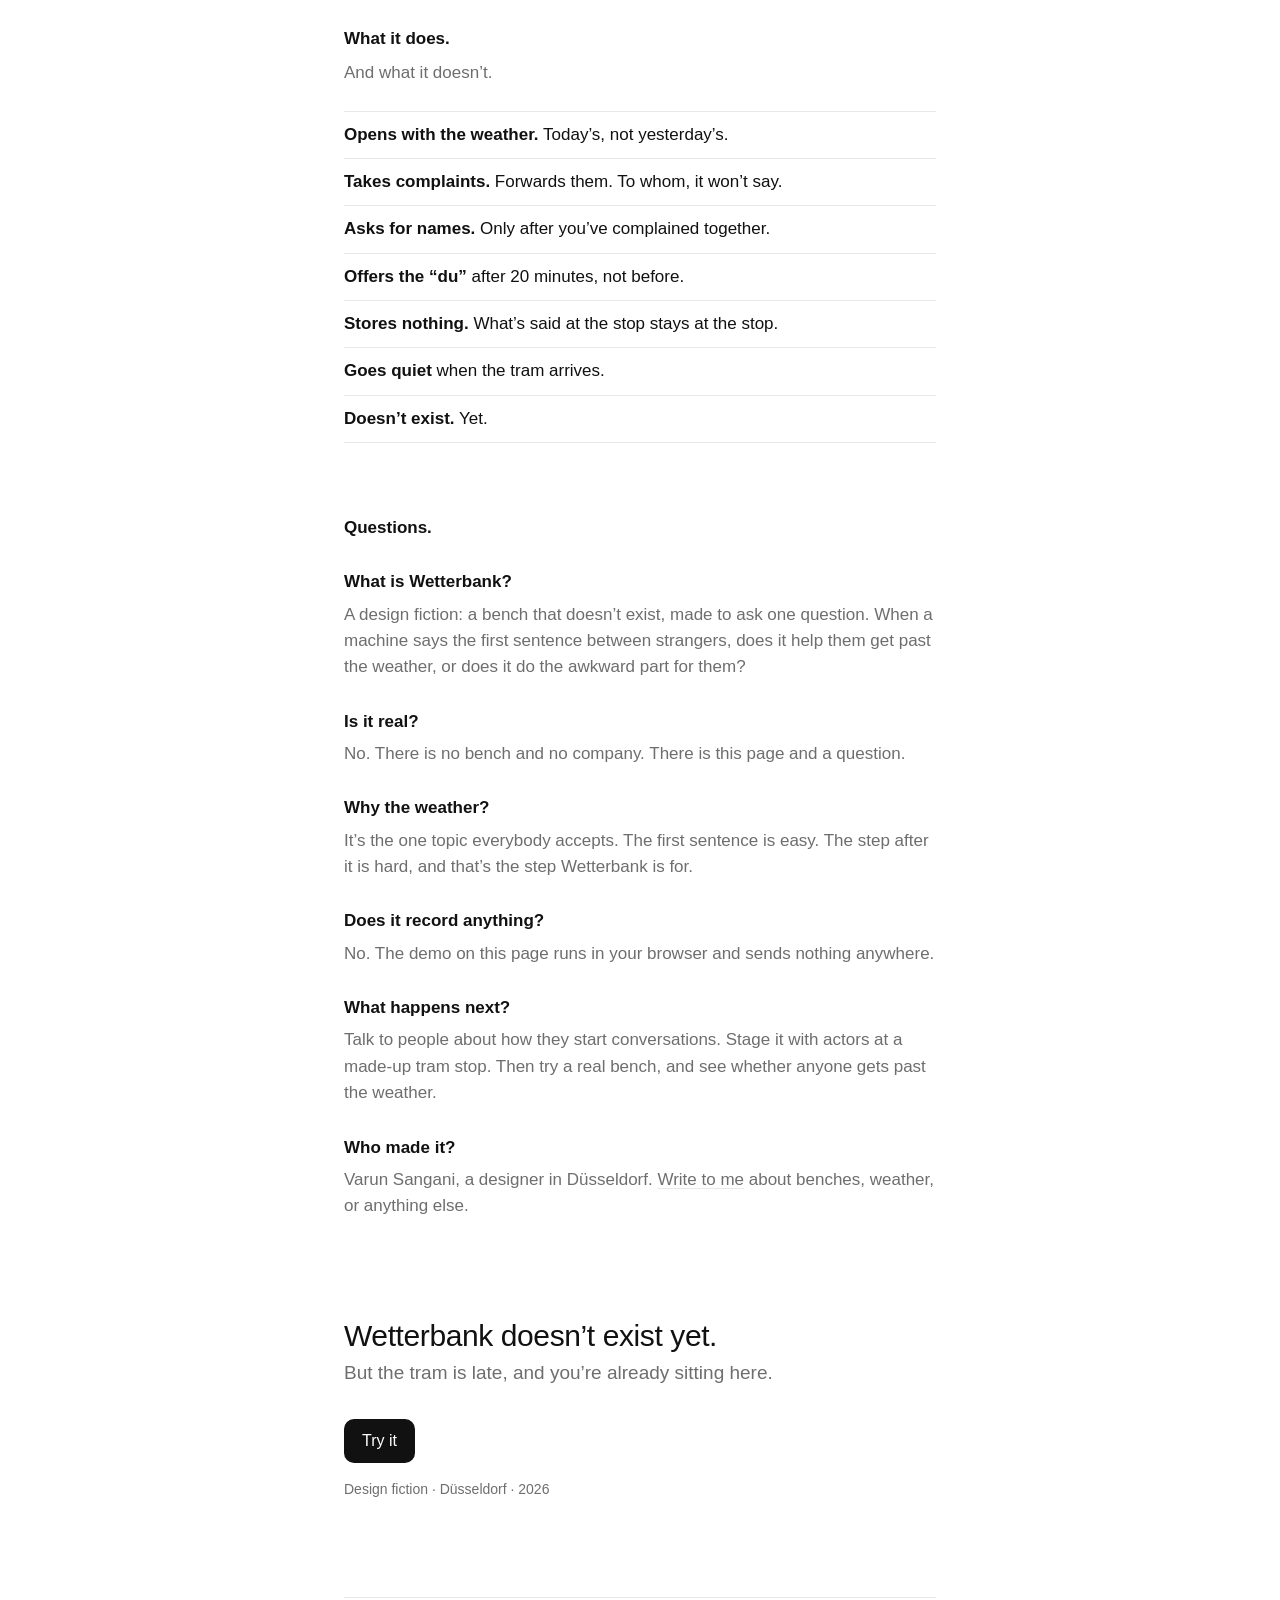
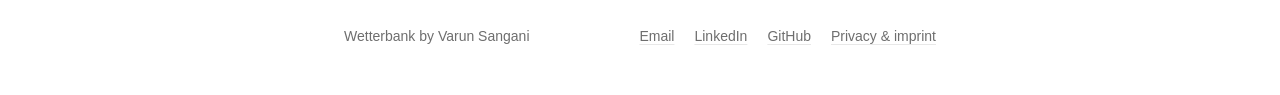
==== commit 3a293ad9: "Start over: one simple page about the bench - Plain, minimal single page in the spirit of officecomm" ====
--- a/app/index.html
+++ b/app/index.html
@@ -1,6 +1 @@
-<!DOCTYPE html>
-<html lang="en"><head><meta charset="utf-8"><meta name="viewport" content="width=device-width, initial-scale=1">
-<title>Moved · The Bench Code</title><meta name="robots" content="noindex">
-<meta http-equiv="refresh" content="0; url=../#hearing">
-<link rel="canonical" href="https://va3runs.github.io/wetterbank/"></head>
-<body style="font-family:Charter,Georgia,serif;background:#f5f4ed;color:#141413;padding:2rem"><p>The bench has moved. <a href="../#hearing">Go to the public consultation</a>.</p></body></html>
+<!DOCTYPE html><html lang="en"><head><meta charset="utf-8"><meta name="viewport" content="width=device-width, initial-scale=1"><title>Moved · Wetterbank</title><meta name="robots" content="noindex"><meta http-equiv="refresh" content="0; url=../"><link rel="canonical" href="https://va3runs.github.io/wetterbank/"></head><body style="font-family:-apple-system,system-ui,sans-serif;padding:2rem"><p>This page has moved. <a href="../">Go to Wetterbank</a>.</p></body></html>
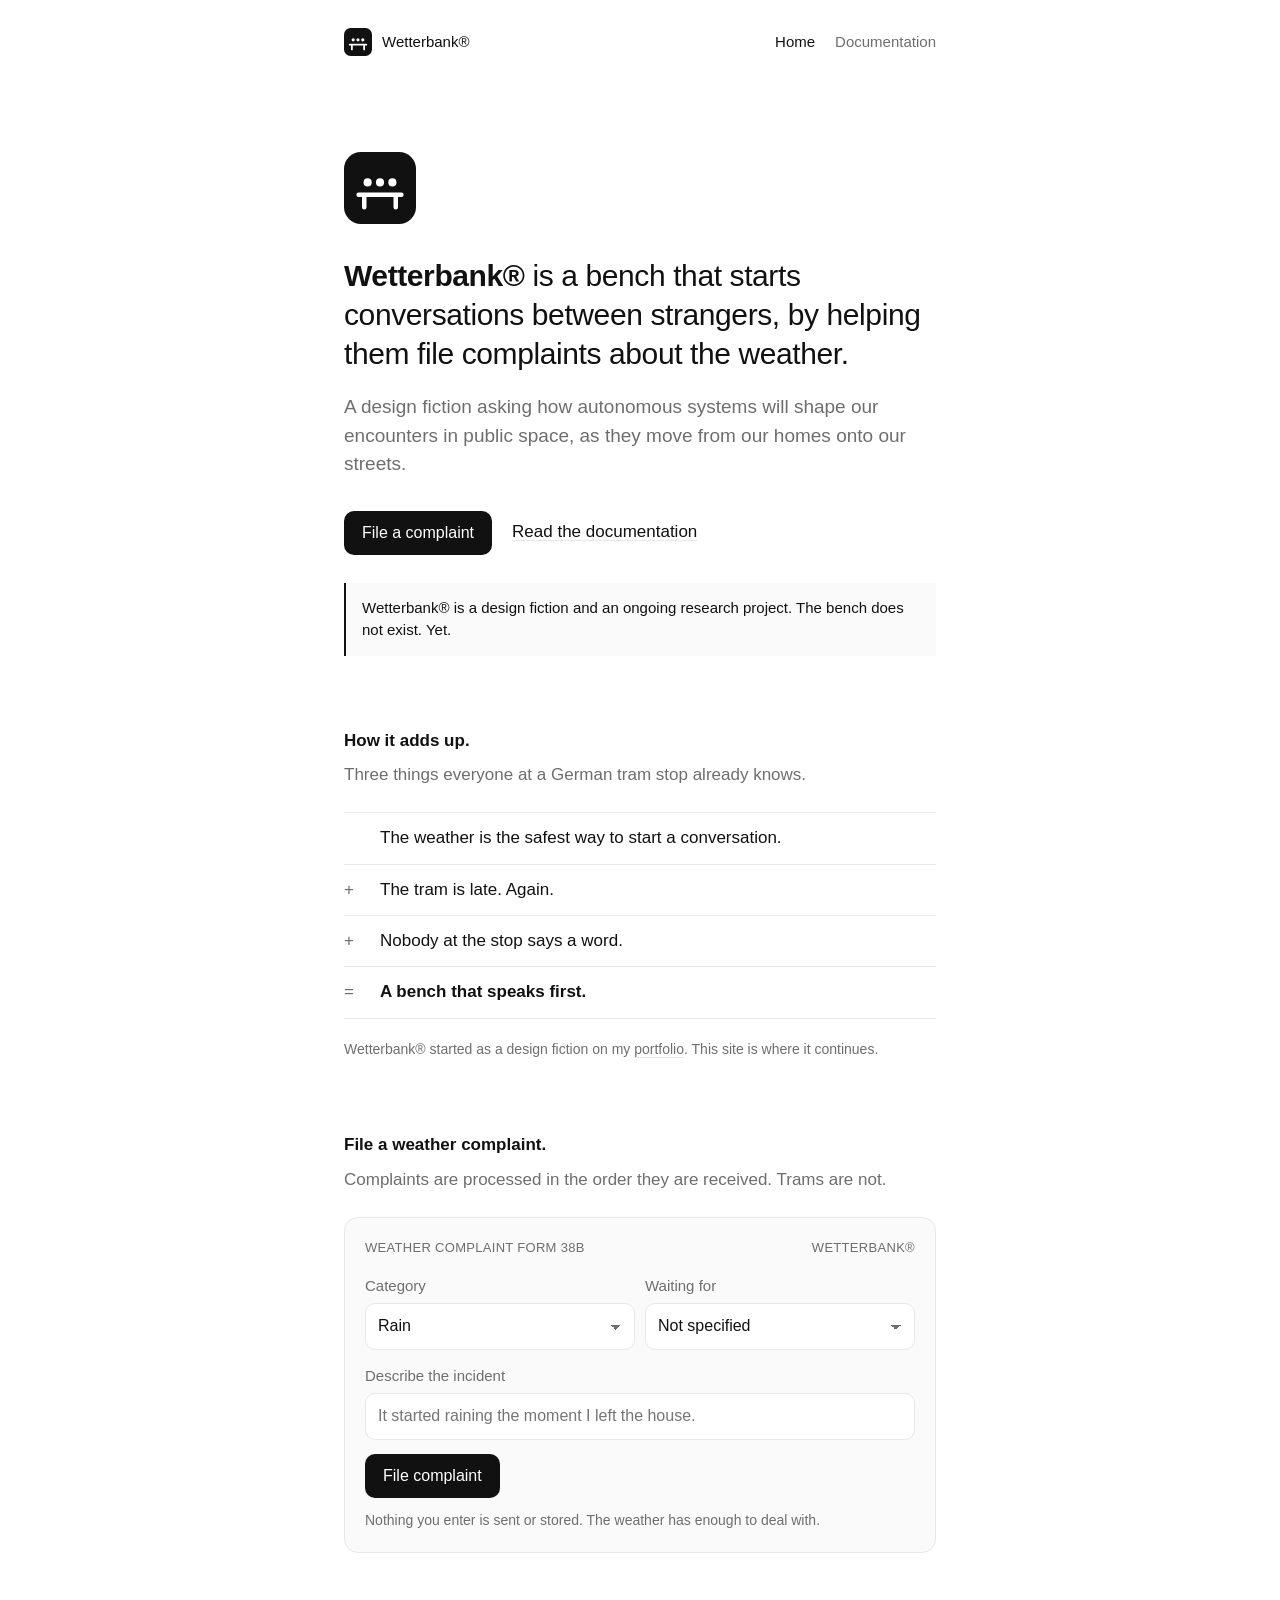
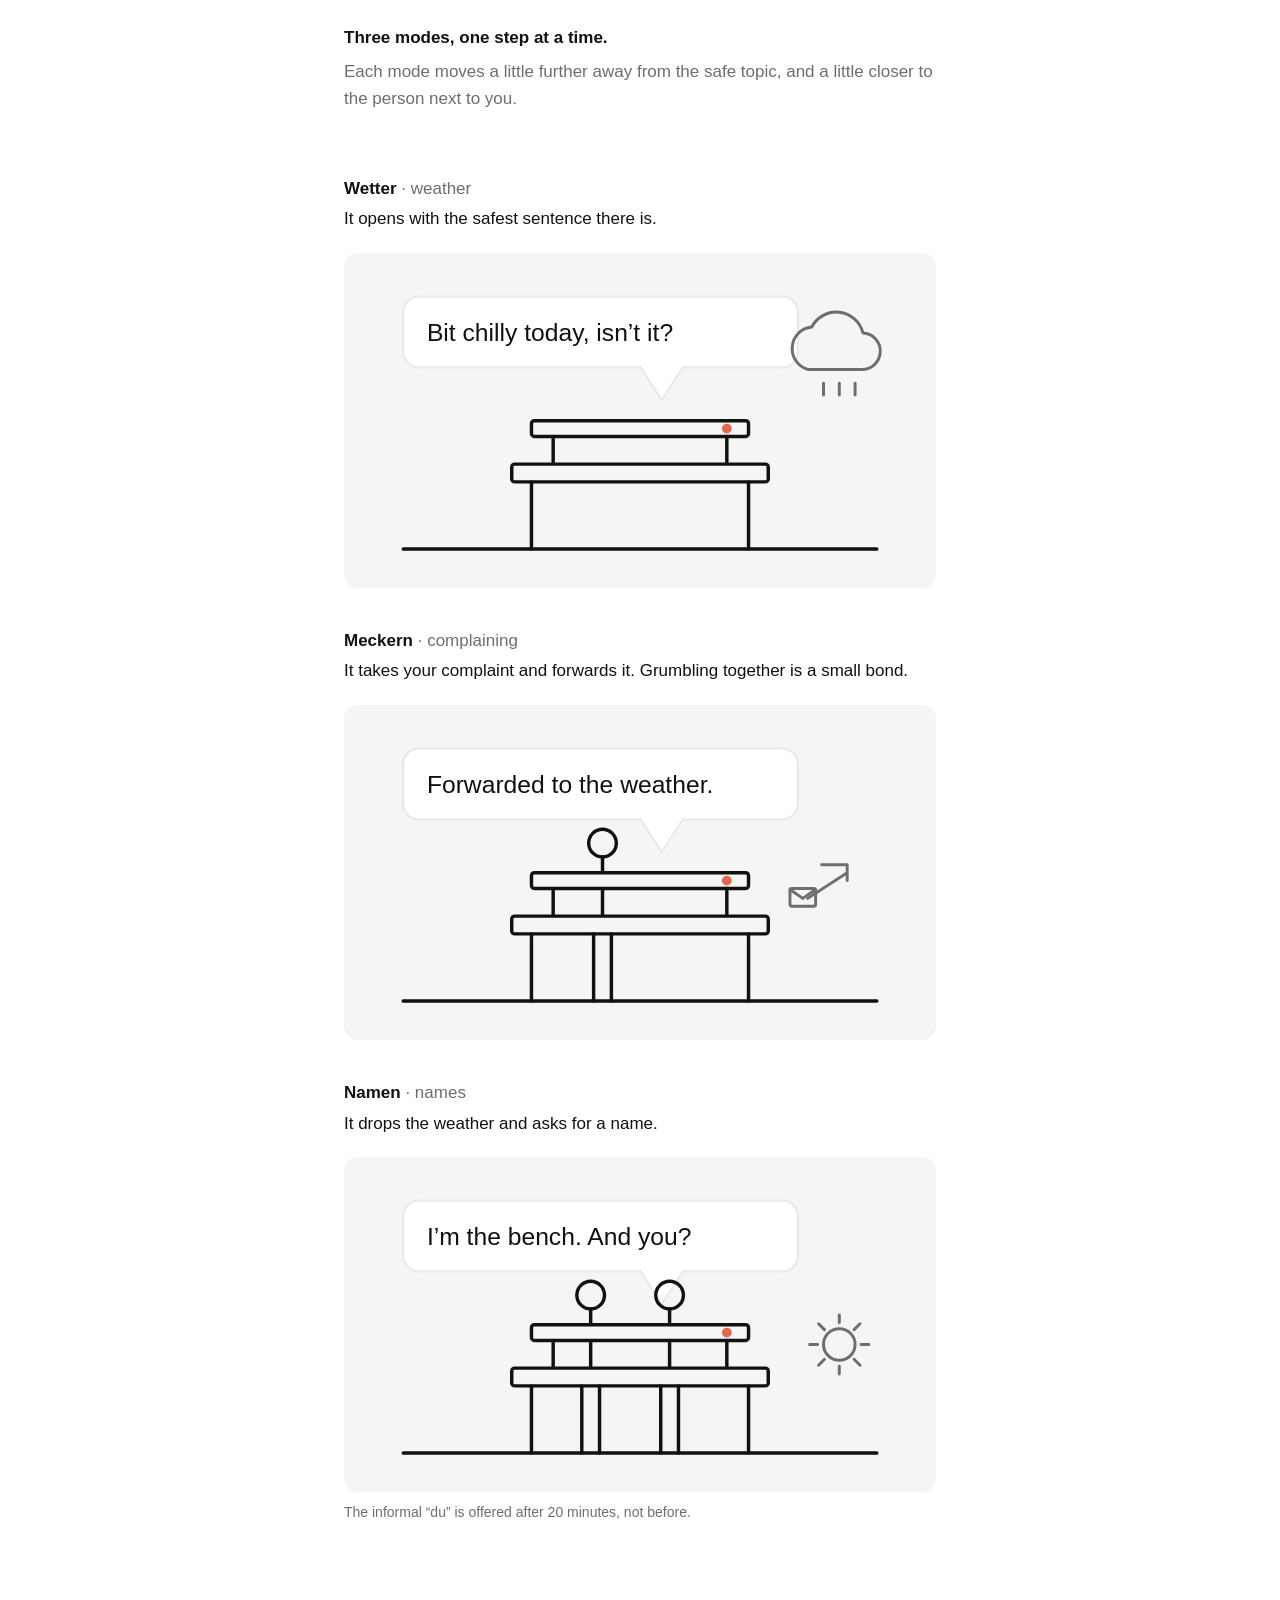
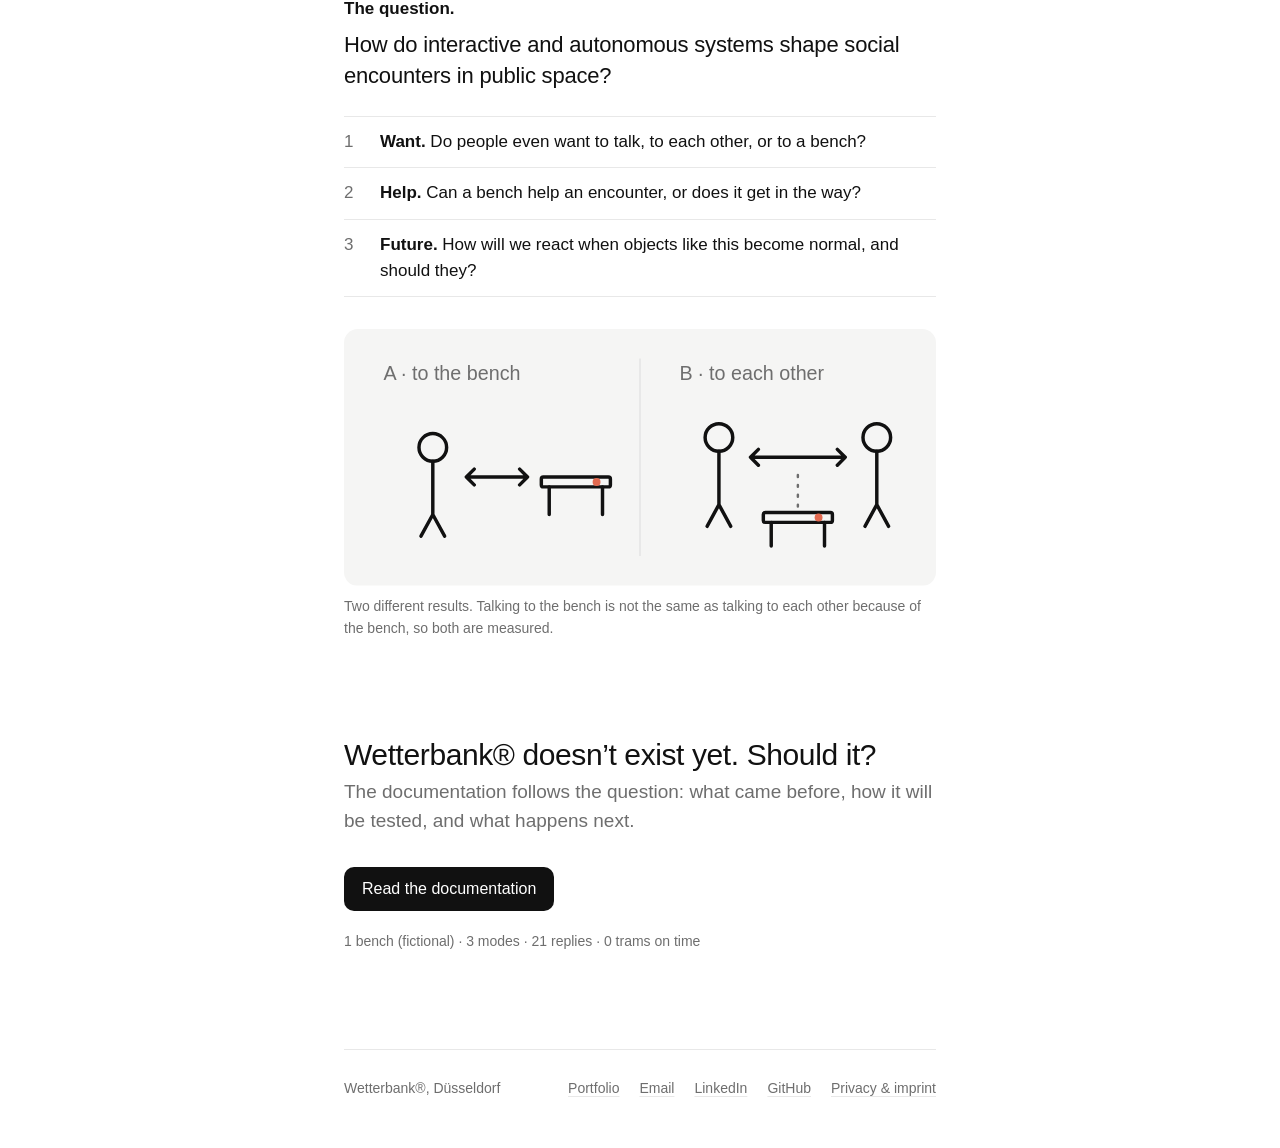
==== commit ec09f979: "Remove name from header and footer, add ® to the brand Co-Authored-By: Claude Opus 5.5 <noreply@anth" ====
--- a/app/index.html
+++ b/app/index.html
@@ -1 +1 @@
-<!DOCTYPE html><html lang="en"><head><meta charset="utf-8"><meta name="viewport" content="width=device-width, initial-scale=1"><title>Moved · Wetterbank</title><meta name="robots" content="noindex"><meta http-equiv="refresh" content="0; url=../"><link rel="canonical" href="https://va3runs.github.io/wetterbank/"></head><body style="font-family:-apple-system,system-ui,sans-serif;padding:2rem"><p>This page has moved. <a href="../">Go to Wetterbank</a>.</p></body></html>
+<!DOCTYPE html><html lang="en"><head><meta charset="utf-8"><meta name="viewport" content="width=device-width, initial-scale=1"><title>Moved · Wetterbank®</title><meta name="robots" content="noindex"><meta http-equiv="refresh" content="0; url=../"><link rel="canonical" href="https://va3runs.github.io/wetterbank/"></head><body style="font-family:-apple-system,system-ui,sans-serif;padding:2rem"><p>This page has moved. <a href="../">Go to Wetterbank®</a>.</p></body></html>
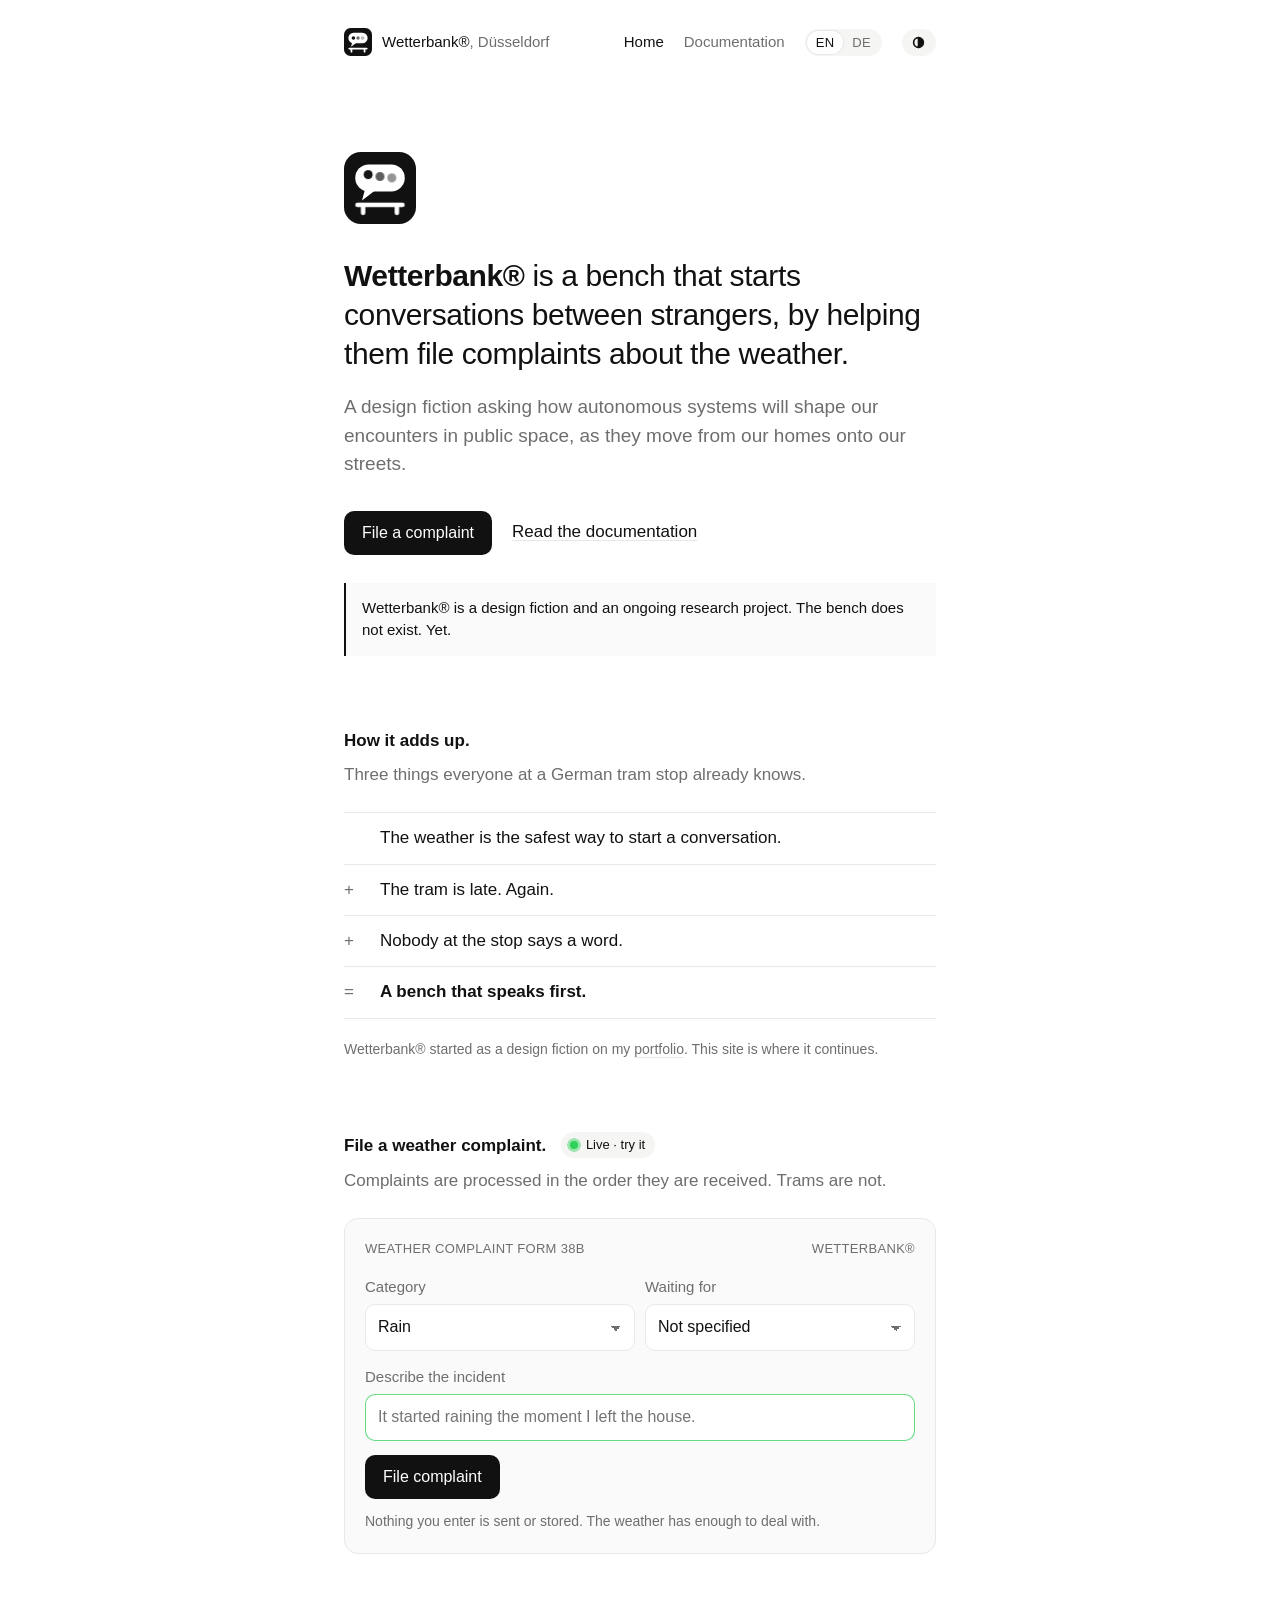
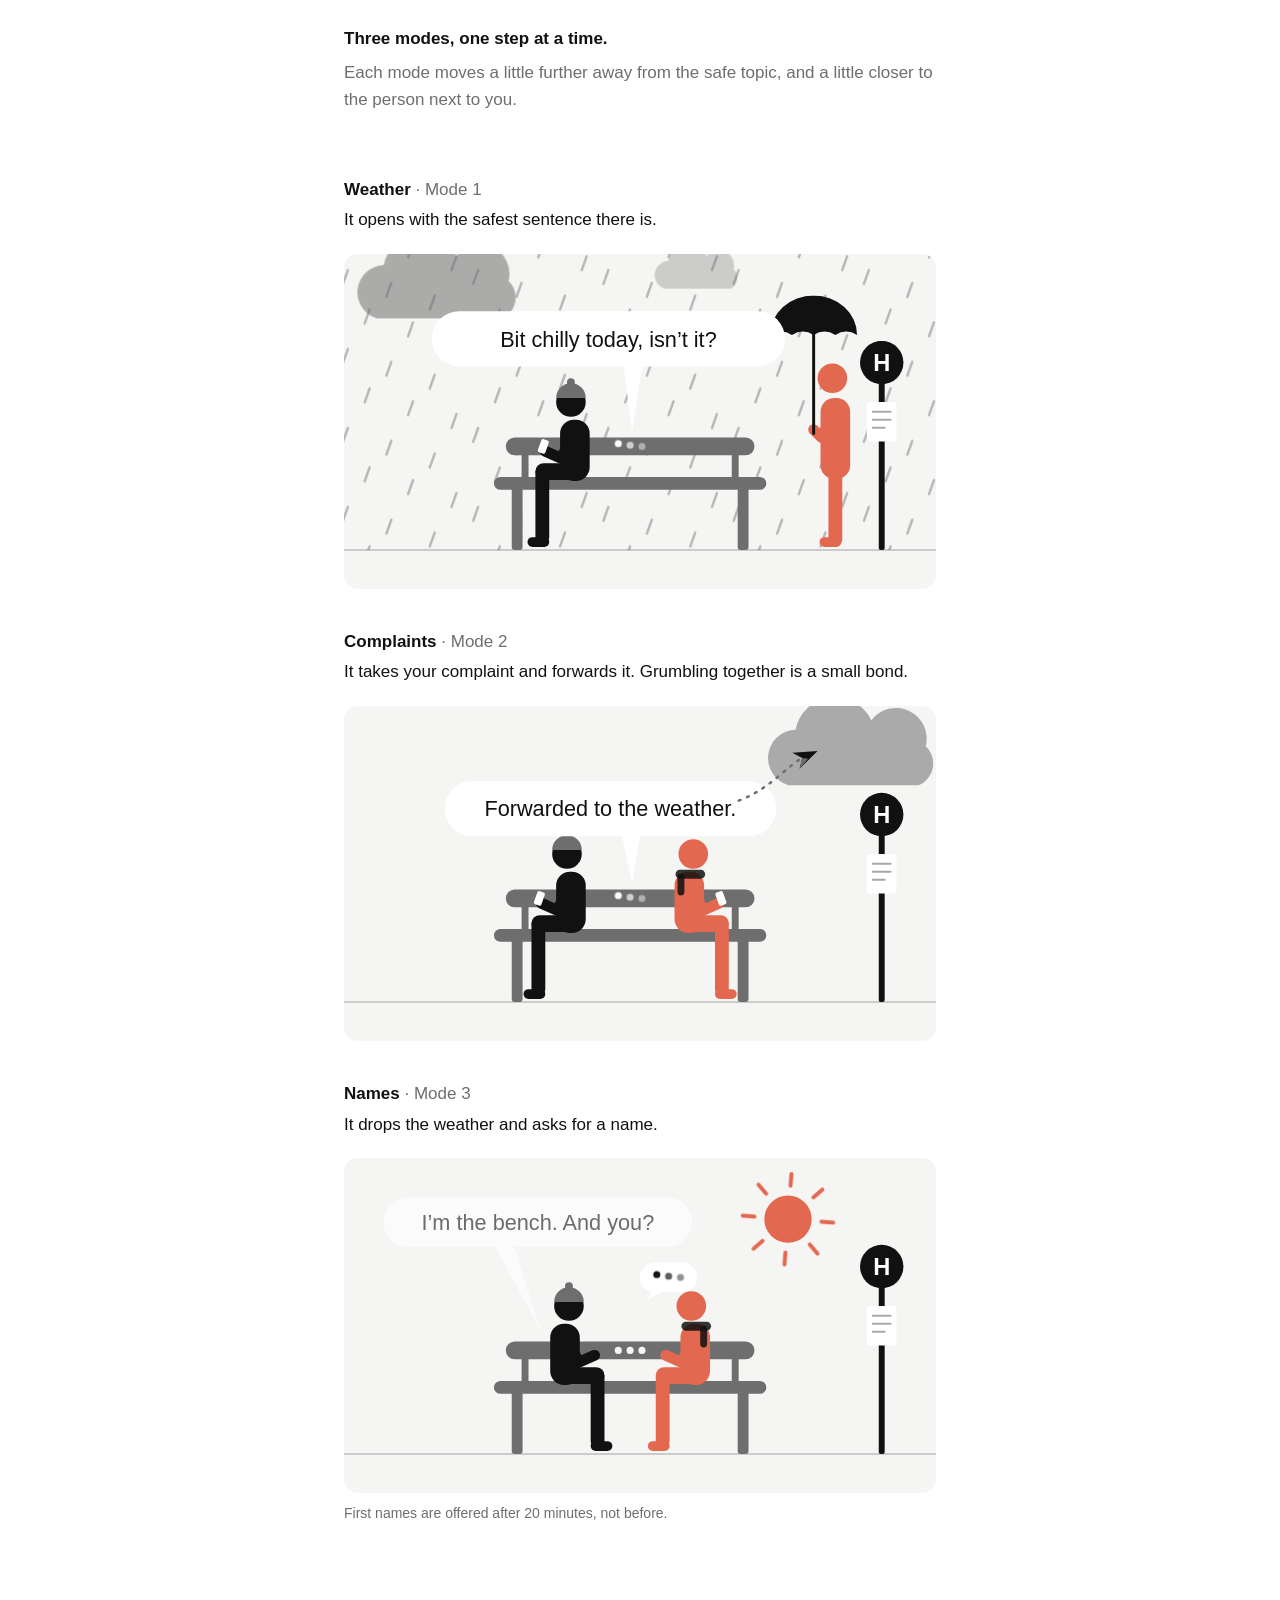
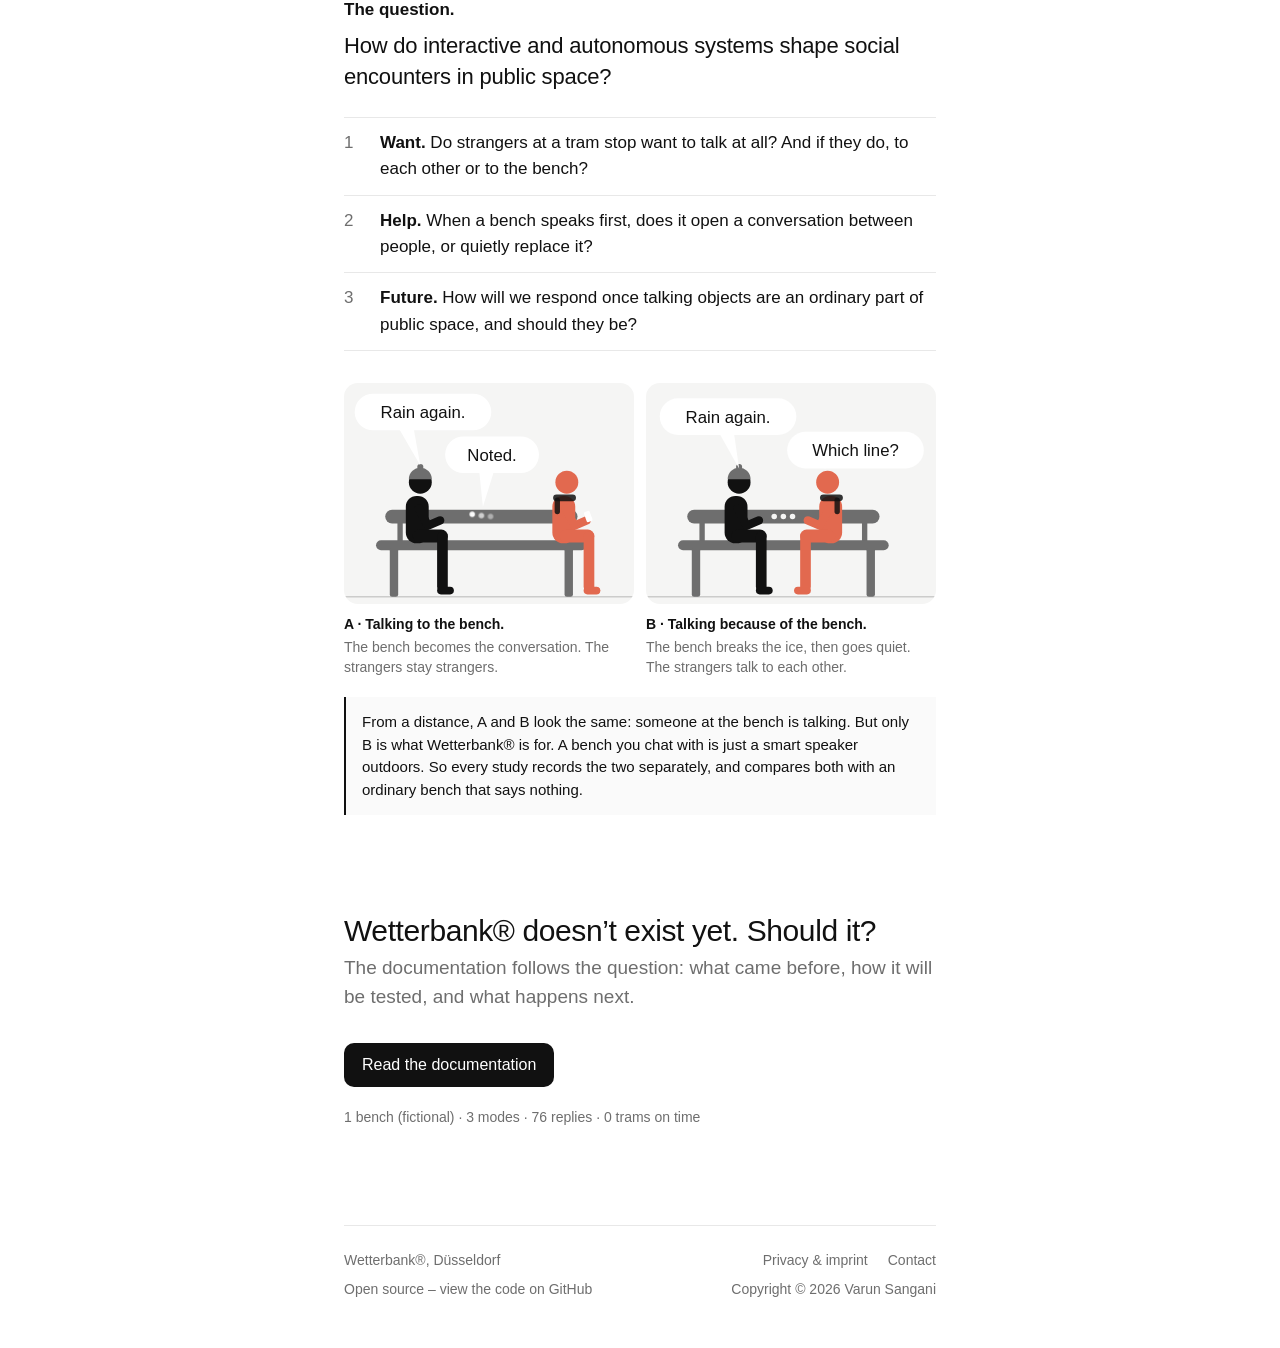
==== commit 9e00abb4: "Update GitHub username to va3uns: site URLs, repo links, portfolio links Co-Authored-By: Claude Opus" ====
--- a/app/index.html
+++ b/app/index.html
@@ -1 +1 @@
-<!DOCTYPE html><html lang="en"><head><meta charset="utf-8"><meta name="viewport" content="width=device-width, initial-scale=1"><title>Moved · Wetterbank®</title><meta name="robots" content="noindex"><meta http-equiv="refresh" content="0; url=../"><link rel="canonical" href="https://va3runs.github.io/wetterbank/"></head><body style="font-family:-apple-system,system-ui,sans-serif;padding:2rem"><p>This page has moved. <a href="../">Go to Wetterbank®</a>.</p></body></html>
+<!DOCTYPE html><html lang="en"><head><meta charset="utf-8"><meta name="viewport" content="width=device-width, initial-scale=1"><title>Moved · Wetterbank®</title><meta name="robots" content="noindex"><meta http-equiv="refresh" content="0; url=../"><link rel="canonical" href="https://va3uns.github.io/wetterbank/"></head><body style="font-family:-apple-system,system-ui,sans-serif;padding:2rem"><p>This page has moved. <a href="../">Go to Wetterbank®</a>.</p></body></html>
